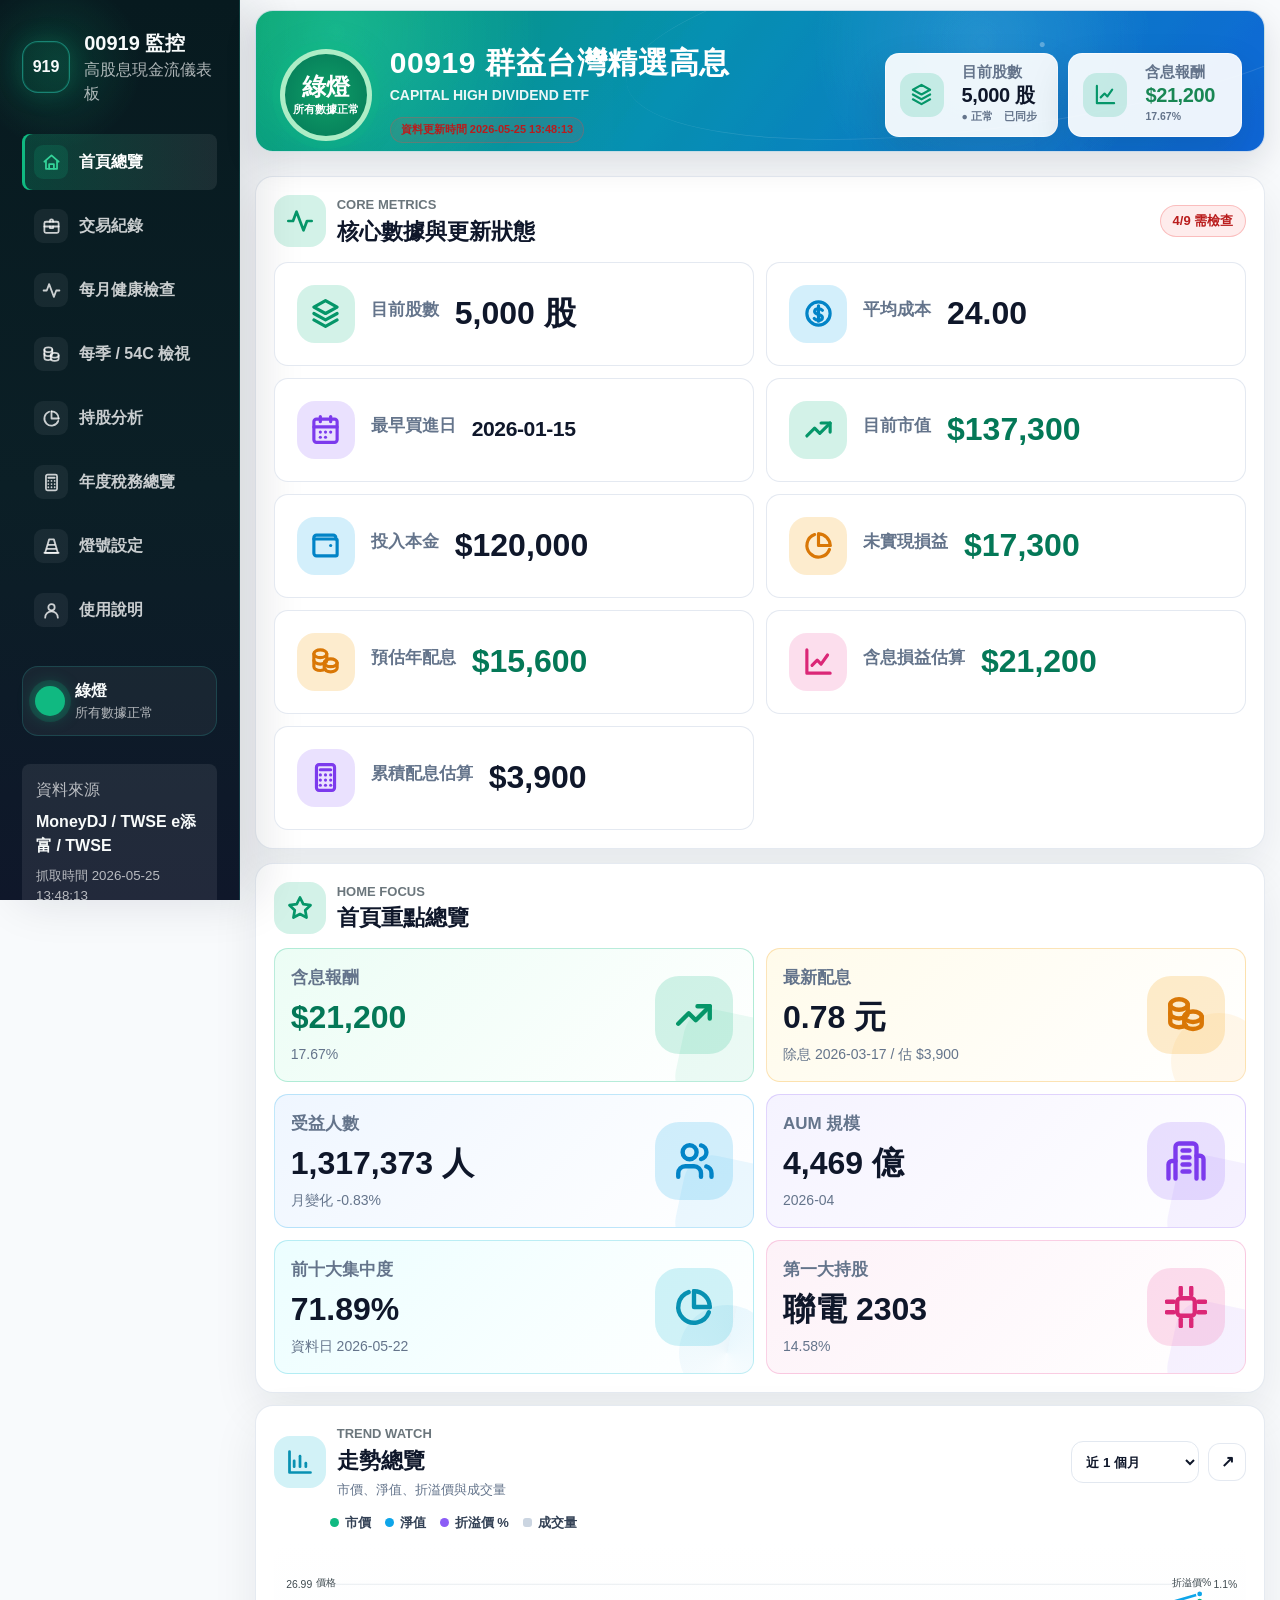
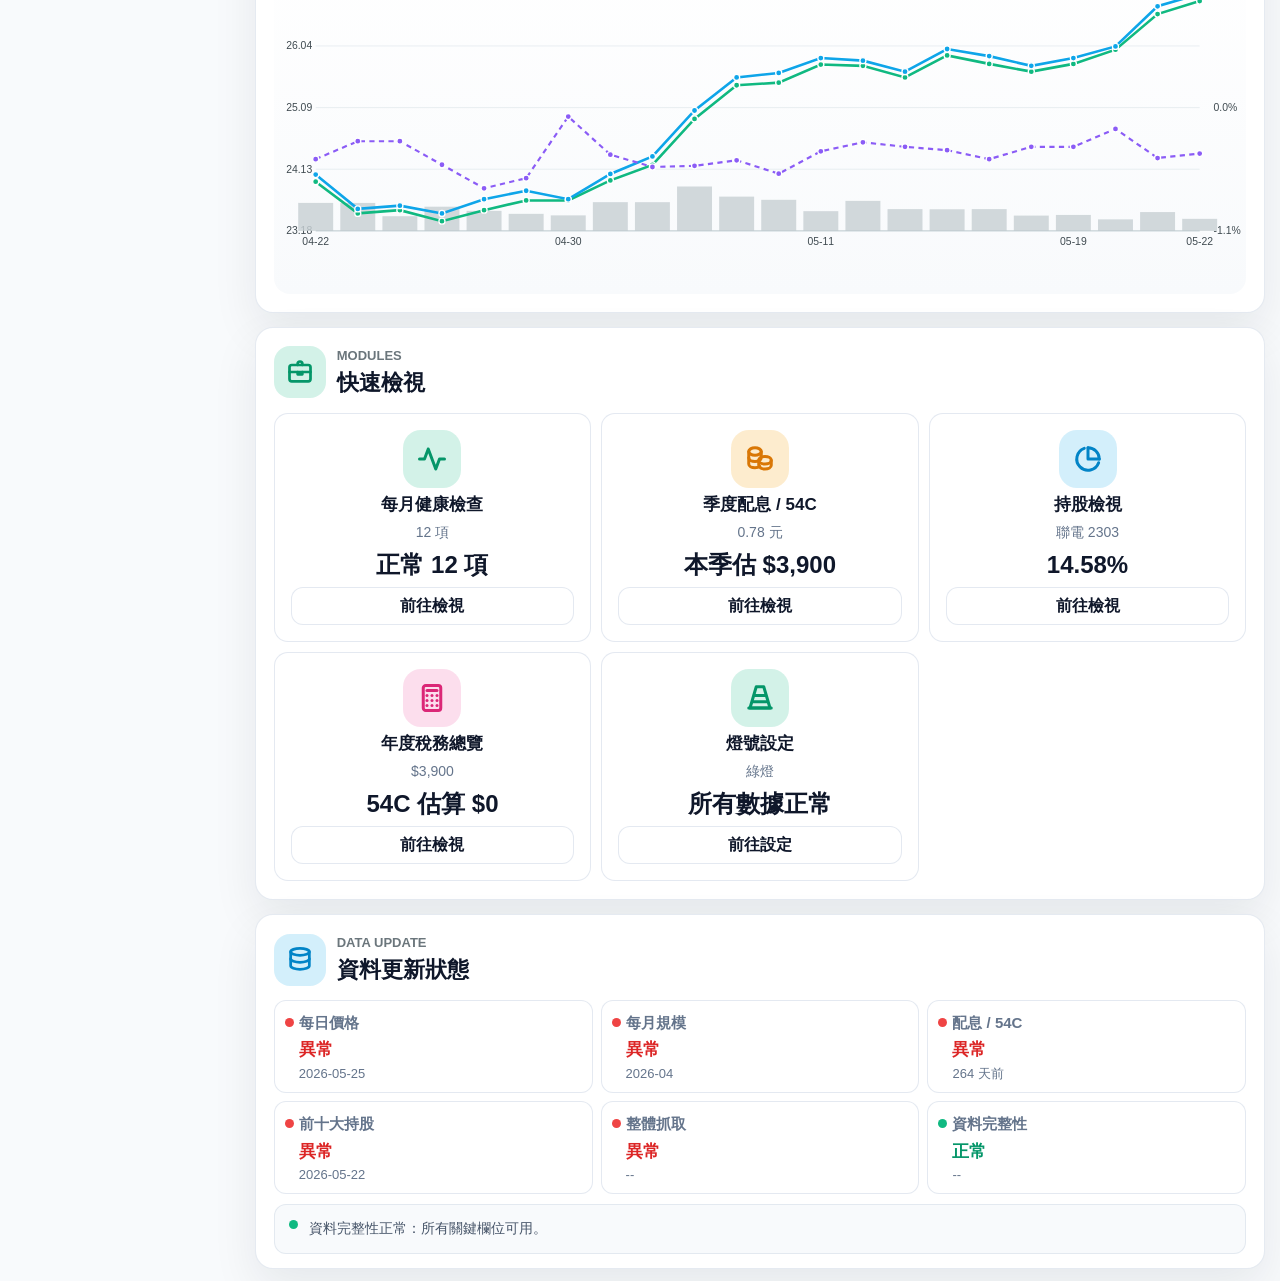
==== static/index.html @ b6bb1ae1 "00919_fix_files_ui45_left_icon_layout_final" ====
<!doctype html>
<html lang="zh-Hant">
  <head>
    <meta charset="utf-8" />
    <meta name="viewport" content="width=device-width, initial-scale=1" />
    <title>00919 監控儀表板</title>
    <link rel="stylesheet" href="assets/styles.css?v=20260601-ui44" />
  </head>
  <body>
    <div class="app-shell">
      <aside class="sidebar">
        <div class="brand">
          <span class="brand-mark">919</span>
          <div>
            <h1>00919 監控</h1>
            <p>高股息現金流儀表板</p>
          </div>
        </div>
        <nav class="nav">
          <a class="active" href="#home"><span data-icon="home" data-icon-color="green"></span>首頁總覽</a>
          <a href="#trades"><span data-icon="briefcase" data-icon-color="blue"></span>交易紀錄</a>
          <a href="#monthly"><span data-icon="activity" data-icon-color="green"></span>每月健康檢查</a>
          <a href="#quarterly"><span data-icon="coins" data-icon-color="orange"></span>每季 / 54C 檢視</a>
          <a href="#holdings"><span data-icon="pieChart" data-icon-color="purple"></span>持股分析</a>
          <a href="#yearly"><span data-icon="calculator" data-icon-color="pink"></span>年度稅務總覽</a>
          <a href="#signal-settings"><span data-icon="trafficCone" data-icon-color="green"></span>燈號設定</a>
          <a href="#manual"><span data-icon="user" data-icon-color="cyan"></span>使用說明</a>
        </nav>
        <div class="sidebar-signal">
          <span class="sidebar-signal__dot"></span>
          <div>
            <strong id="sidebarSignalLabel">綠燈</strong>
            <small id="sidebarSignalReason">所有數據正常</small>
          </div>
        </div>
        <div class="source-card">
          <span>資料來源</span>
          <strong>MoneyDJ / TWSE e添富 / TWSE</strong>
          <small id="fetchedAt">更新中...</small>
        </div>
      </aside>

      <main class="content" id="home">
        <header class="page-header">
          <div>
            <p class="eyebrow">Capital High Dividend ETF</p>
            <h2>00919 群益台灣精選高息</h2>
          </div>
          <div class="header-actions">
            <button class="icon-button" id="refreshButton" type="button" title="重新讀取資料">↻</button>
          </div>
        </header>

        <section class="mobile-home" aria-label="00919 手機首頁">
          <section class="mobile-home__hero hero-banner">
            <div class="hero-banner__glow"></div>
            <div class="hero-status-orb" id="mobileSignalOrb">
              <span id="mobileSignalLabel">綠燈</span>
              <small id="mobileSignalReason">所有數據正常</small>
            </div>
            <div class="hero-meta">
              <p>CAPITAL HIGH DIVIDEND ETF</p>
              <h2>00919 群益台灣精選高息</h2>
              <span class="ui-status-chip hero-time-chip" id="mobileFetchedAt">目前資料抓取時間 --</span>
              <span class="ui-status-chip hero-premium-chip" id="mobileHeroPremium">折溢價 --</span>
            </div>
            <div class="hero-actions">
              <button class="hero-action-button" id="mobileRefreshButton" type="button">↻ 更新資料</button>
              <button class="hero-more-button" type="button" aria-label="更多">•••</button>
            </div>
          </section>

          <section class="core-status-card">
            <div class="mobile-section-head">
              <div class="mobile-section-title">
                <span data-icon="activity" data-icon-color="green"></span>
                <h3>核心數據與更新狀態</h3>
              </div>
              <span class="ui-status-chip ui-status-chip--green" id="mobileCoreUpdateCount">-- 已更新</span>
            </div>
            <div class="core-status-grid">
              <article class="core-metric-tile" data-status="green">
                <span data-icon="layers" data-icon-color="green"></span>
                <span class="metric-label">目前股數</span>
                <strong id="mobileShares">--</strong>
                <small class="metric-status-line" id="mobileSharesStatus">● 正常　--</small>
              </article>
              <article class="core-metric-tile" data-status="green">
                <span data-icon="circleDollar" data-icon-color="blue"></span>
                <span class="metric-label">平均成本</span>
                <strong id="mobileAvgCost">--</strong>
                <small class="metric-status-line" id="mobileAvgCostStatus">● 正常　--</small>
              </article>
              <article class="core-metric-tile" data-status="green">
                <span data-icon="calendarDays" data-icon-color="purple"></span>
                <span class="metric-label">最早買進日</span>
                <strong id="mobileFirstTradeDate">--</strong>
                <small class="metric-status-line" id="mobileFirstTradeStatus">● 正常　--</small>
              </article>
              <article class="core-metric-tile" data-status="green">
                <span data-icon="trendingUp" data-icon-color="green"></span>
                <span class="metric-label">目前市值</span>
                <strong id="mobileMarketValue">--</strong>
                <small class="metric-status-line" id="mobileMarketValueStatus">● 正常　--</small>
              </article>
              <article class="core-metric-tile" data-status="green">
                <span data-icon="wallet" data-icon-color="blue"></span>
                <span class="metric-label">投入本金</span>
                <strong id="mobileTotalCost">--</strong>
                <small class="metric-status-line" id="mobileTotalCostStatus">● 正常　--</small>
              </article>
              <article class="core-metric-tile" data-status="green">
                <span data-icon="pieChart" data-icon-color="orange"></span>
                <span class="metric-label">未實現損益</span>
                <strong id="mobileUnrealizedPnl">--</strong>
                <small class="metric-status-line" id="mobileUnrealizedPnlStatus">● 正常　--</small>
              </article>
              <article class="core-metric-tile" data-status="green">
                <span data-icon="coins" data-icon-color="orange"></span>
                <span class="metric-label">預估年配息</span>
                <strong id="mobileAnnualDividend">--</strong>
                <small class="metric-status-line" id="mobileAnnualDividendStatus">● 正常　--</small>
              </article>
              <article class="core-metric-tile" data-status="green">
                <span data-icon="lineChart" data-icon-color="pink"></span>
                <span class="metric-label">含息損益估算</span>
                <strong id="mobileTotalReturn">--</strong>
                <small class="metric-status-line" id="mobileTotalReturnStatus">● 正常　--</small>
              </article>
              <article class="core-metric-tile" data-status="green">
                <span data-icon="calculator" data-icon-color="purple"></span>
                <span class="metric-label">累積配息估算</span>
                <strong id="mobileCumulativeDividend">--</strong>
                <small class="metric-status-line" id="mobileCumulativeDividendStatus">● 正常　--</small>
              </article>
            </div>
          </section>

          <section class="home-focus-card">
            <div class="mobile-section-head">
              <div class="mobile-section-title">
                <span data-icon="star" data-icon-color="green"></span>
                <h3>首頁重點總覽</h3>
              </div>
            </div>
            <div class="mobile-focus-grid">
              <article class="mobile-focus-tile focus-return">
                <span data-icon="trendingUp" data-icon-color="green"></span>
                <span>含息報酬</span>
                <strong id="mobileFocusTotalReturn">--</strong>
                <small id="mobileFocusTotalReturnRate">--</small>
              </article>
              <article class="mobile-focus-tile focus-dividend">
                <span data-icon="coins" data-icon-color="orange"></span>
                <span>最新配息</span>
                <strong id="mobileFocusDividend">--</strong>
                <small id="mobileFocusDividendNote">--</small>
              </article>
              <article class="mobile-focus-tile focus-people">
                <span data-icon="users" data-icon-color="blue"></span>
                <span>受益人數</span>
                <strong id="mobileFocusBeneficiaries">--</strong>
                <small id="mobileFocusBeneficiariesNote">--</small>
              </article>
              <article class="mobile-focus-tile focus-aum">
                <span data-icon="building" data-icon-color="purple"></span>
                <span>AUM 規模</span>
                <strong id="mobileFocusAum">--</strong>
                <small id="mobileFocusAumNote">--</small>
              </article>
              <article class="mobile-focus-tile focus-top10">
                <span data-icon="pieChart" data-icon-color="cyan"></span>
                <span>前十大集中度</span>
                <strong id="mobileFocusTop10">--</strong>
                <small id="mobileFocusTop10Note">--</small>
              </article>
              <article class="mobile-focus-tile focus-holding">
                <span data-icon="cpu" data-icon-color="pink"></span>
                <span>第一大持股</span>
                <strong id="mobileFocusTopHolding">--</strong>
                <small id="mobileFocusTopHoldingNote">--</small>
              </article>
            </div>
          </section>

          <section class="trend-card">
            <div class="trend-card__head">
              <div class="mobile-section-title">
                <span data-icon="barChart" data-icon-color="cyan"></span>
                <div>
                  <h3>走勢總覽</h3>
                  <p>市價、淨值、折溢價與成交量</p>
                </div>
              </div>
              <div class="trend-actions">
                <select id="mobileRangeSelect" aria-label="手機圖表顯示區間">
                  <option value="week">近 1 週</option>
                  <option value="month" selected>近 1 月</option>
                  <option value="year">近 1 年</option>
                  <option value="all">全部</option>
                </select>
                <button class="trend-expand-button" type="button" aria-label="展開圖表">↗</button>
              </div>
            </div>
            <div class="mobile-chart-legend">
              <span><i class="dot price"></i>市價</span>
              <span><i class="dot navline"></i>淨值</span>
              <span><i class="dot discount"></i>折溢價 %</span>
              <span><i class="dot volume"></i>成交量</span>
            </div>
            <div id="mobileMainChart" class="mobile-chart"></div>
          </section>
        </section>

        <section class="desktop-home" aria-label="00919 電腦版首頁">
          <section class="desktop-hero">
            <div class="desktop-hero__glow"></div>
            <div class="desktop-hero__orb" id="desktopSignalOrb">
              <span id="desktopSignalLabel">綠燈</span>
              <small id="desktopSignalReason">所有數據正常</small>
            </div>
            <div class="desktop-hero__meta">
              <h2>00919 群益台灣精選高息</h2>
              <p>CAPITAL HIGH DIVIDEND ETF</p>
              <span class="ui-status-chip hero-time-chip" id="desktopFetchedAt">資料更新時間 --</span>
            </div>
            <div class="desktop-hero__actions">
              <button class="desktop-hero-button" id="desktopRefreshButton" type="button">更新資料</button>
              <button class="desktop-more-button" type="button" aria-label="更多">•••</button>
            </div>
            <div class="desktop-hero-summary">
              <article class="desktop-hero-summary-card">
                <span data-icon="layers" data-icon-color="green"></span>
                <div>
                  <span>目前股數</span>
                  <strong id="desktopHeroShares">--</strong>
                  <small id="desktopHeroSharesStatus">● 正常　--</small>
                </div>
              </article>
              <article class="desktop-hero-summary-card">
                <span data-icon="lineChart" data-icon-color="green"></span>
                <div>
                  <span>含息報酬</span>
                  <strong id="desktopHeroTotalReturn">--</strong>
                  <small id="desktopHeroTotalReturnRate">--</small>
                </div>
              </article>
            </div>
          </section>

          <div class="desktop-main-grid">
            <section class="desktop-card desktop-core-panel">
              <div class="desktop-section-head">
                <div>
                  <span data-icon="activity" data-icon-color="green"></span>
                  <div>
                    <p class="eyebrow">Core Metrics</p>
                    <h3>核心數據與更新狀態</h3>
                  </div>
                </div>
                <span class="ui-status-chip ui-status-chip--green" id="desktopCoreUpdateCount">-- 已更新</span>
              </div>
              <div class="desktop-core-grid">
                <article class="core-metric-tile" data-status="green">
                  <span data-icon="layers" data-icon-color="green"></span>
                  <span class="metric-label">目前股數</span>
                  <strong id="desktopShares">--</strong>
                  <small class="metric-status-line" id="desktopSharesStatus">● 正常　--</small>
                </article>
                <article class="core-metric-tile" data-status="green">
                  <span data-icon="circleDollar" data-icon-color="blue"></span>
                  <span class="metric-label">平均成本</span>
                  <strong id="desktopAvgCost">--</strong>
                  <small class="metric-status-line" id="desktopAvgCostStatus">● 正常　--</small>
                </article>
                <article class="core-metric-tile" data-status="green">
                  <span data-icon="calendarDays" data-icon-color="purple"></span>
                  <span class="metric-label">最早買進日</span>
                  <strong id="desktopFirstTradeDate">--</strong>
                  <small class="metric-status-line" id="desktopFirstTradeStatus">● 正常　--</small>
                </article>
                <article class="core-metric-tile" data-status="green">
                  <span data-icon="trendingUp" data-icon-color="green"></span>
                  <span class="metric-label">目前市值</span>
                  <strong id="desktopMarketValue">--</strong>
                  <small class="metric-status-line" id="desktopMarketValueStatus">● 正常　--</small>
                </article>
                <article class="core-metric-tile" data-status="green">
                  <span data-icon="wallet" data-icon-color="blue"></span>
                  <span class="metric-label">投入本金</span>
                  <strong id="desktopTotalCost">--</strong>
                  <small class="metric-status-line" id="desktopTotalCostStatus">● 正常　--</small>
                </article>
                <article class="core-metric-tile" data-status="green">
                  <span data-icon="pieChart" data-icon-color="orange"></span>
                  <span class="metric-label">未實現損益</span>
                  <strong id="desktopUnrealizedPnl">--</strong>
                  <small class="metric-status-line" id="desktopUnrealizedPnlStatus">● 正常　--</small>
                </article>
                <article class="core-metric-tile" data-status="green">
                  <span data-icon="coins" data-icon-color="orange"></span>
                  <span class="metric-label">預估年配息</span>
                  <strong id="desktopAnnualDividend">--</strong>
                  <small class="metric-status-line" id="desktopAnnualDividendStatus">● 正常　--</small>
                </article>
                <article class="core-metric-tile" data-status="green">
                  <span data-icon="lineChart" data-icon-color="pink"></span>
                  <span class="metric-label">含息損益估算</span>
                  <strong id="desktopTotalReturn">--</strong>
                  <small class="metric-status-line" id="desktopTotalReturnStatus">● 正常　--</small>
                </article>
                <article class="core-metric-tile" data-status="green">
                  <span data-icon="calculator" data-icon-color="purple"></span>
                  <span class="metric-label">累積配息估算</span>
                  <strong id="desktopCumulativeDividend">--</strong>
                  <small class="metric-status-line" id="desktopCumulativeDividendStatus">● 正常　--</small>
                </article>
              </div>
            </section>

            <section class="desktop-card desktop-focus-panel">
              <div class="desktop-section-head">
                <div>
                  <span data-icon="star" data-icon-color="green"></span>
                  <div>
                    <p class="eyebrow">Home Focus</p>
                    <h3>首頁重點總覽</h3>
                  </div>
                </div>
              </div>
              <div class="desktop-focus-grid">
                <article class="desktop-focus-card focus-return">
                  <span data-icon="trendingUp" data-icon-color="green"></span>
                  <span>含息報酬</span>
                  <strong id="desktopFocusTotalReturn">--</strong>
                  <small id="desktopFocusTotalReturnRate">--</small>
                </article>
                <article class="desktop-focus-card focus-dividend">
                  <span data-icon="coins" data-icon-color="orange"></span>
                  <span>最新配息</span>
                  <strong id="desktopFocusDividend">--</strong>
                  <small id="desktopFocusDividendNote">--</small>
                </article>
                <article class="desktop-focus-card focus-people">
                  <span data-icon="users" data-icon-color="blue"></span>
                  <span>受益人數</span>
                  <strong id="desktopFocusBeneficiaries">--</strong>
                  <small id="desktopFocusBeneficiariesNote">--</small>
                </article>
                <article class="desktop-focus-card focus-aum">
                  <span data-icon="building" data-icon-color="purple"></span>
                  <span>AUM 規模</span>
                  <strong id="desktopFocusAum">--</strong>
                  <small id="desktopFocusAumNote">--</small>
                </article>
                <article class="desktop-focus-card focus-top10">
                  <span data-icon="pieChart" data-icon-color="cyan"></span>
                  <span>前十大集中度</span>
                  <strong id="desktopFocusTop10">--</strong>
                  <small id="desktopFocusTop10Note">--</small>
                </article>
                <article class="desktop-focus-card focus-holding">
                  <span data-icon="cpu" data-icon-color="pink"></span>
                  <span>第一大持股</span>
                  <strong id="desktopFocusTopHolding">--</strong>
                  <small id="desktopFocusTopHoldingNote">--</small>
                </article>
              </div>
            </section>
          </div>

          <div class="desktop-lower-grid">
            <section class="desktop-card desktop-chart-panel">
              <div class="desktop-section-head">
                <div>
                  <span data-icon="barChart" data-icon-color="cyan"></span>
                  <div>
                    <p class="eyebrow">Trend Watch</p>
                    <h3>走勢總覽</h3>
                    <small>市價、淨值、折溢價與成交量</small>
                  </div>
                </div>
                <div class="desktop-chart-actions">
                  <select id="desktopRangeSelect" aria-label="桌機圖表顯示區間">
                    <option value="week">近 1 週</option>
                    <option value="month" selected>近 1 個月</option>
                    <option value="year">近 1 年</option>
                    <option value="all">全部</option>
                  </select>
                  <button class="desktop-icon-button" type="button" aria-label="展開圖表">↗</button>
                </div>
              </div>
              <div class="desktop-chart-legend">
                <span><i class="dot price"></i>市價</span>
                <span><i class="dot navline"></i>淨值</span>
                <span><i class="dot discount"></i>折溢價 %</span>
                <span><i class="dot volume"></i>成交量</span>
              </div>
              <div id="desktopMainChart" class="desktop-chart"></div>
            </section>

            <aside class="desktop-side-stack">
              <section class="desktop-card desktop-module-panel">
                <div class="desktop-section-head">
                  <div>
                    <span data-icon="briefcase" data-icon-color="green"></span>
                    <div>
                      <p class="eyebrow">Modules</p>
                      <h3>快速檢視</h3>
                    </div>
                  </div>
                </div>
                <div class="desktop-module-grid">
                  <article class="desktop-module-card">
                    <span data-icon="activity" data-icon-color="green"></span>
                    <h4>每月健康檢查</h4>
                    <p>本月健康項目 12 項</p>
                    <strong id="desktopModuleMonthly">正常 12 項</strong>
                    <a class="desktop-action-button" href="#monthly">前往檢視</a>
                  </article>
                  <article class="desktop-module-card">
                    <span data-icon="coins" data-icon-color="orange"></span>
                    <h4>季度配息 / 54C</h4>
                    <p id="desktopModuleDividend">最新配息 --</p>
                    <strong id="desktopModuleDividendCash">--</strong>
                    <a class="desktop-action-button" href="#quarterly">前往檢視</a>
                  </article>
                  <article class="desktop-module-card">
                    <span data-icon="pieChart" data-icon-color="blue"></span>
                    <h4>持股檢視</h4>
                    <p id="desktopModuleHolding">第一大持股 --</p>
                    <strong id="desktopModuleHoldingWeight">--</strong>
                    <a class="desktop-action-button" href="#holdings">前往檢視</a>
                  </article>
                  <article class="desktop-module-card">
                    <span data-icon="calculator" data-icon-color="pink"></span>
                    <h4>年度稅務總覽</h4>
                    <p id="desktopModuleYearly">年度配息總額 --</p>
                    <strong id="desktopModule54c">年度 54C 估算 --</strong>
                    <a class="desktop-action-button" href="#yearly">前往檢視</a>
                  </article>
                  <article class="desktop-module-card">
                    <span data-icon="trafficCone" data-icon-color="green"></span>
                    <h4>燈號設定</h4>
                    <p id="desktopModuleSignal">目前燈號 --</p>
                    <strong id="desktopModuleSignalReason">--</strong>
                    <a class="desktop-action-button" href="#signal-settings">前往設定</a>
                  </article>
                </div>
              </section>

              <section class="desktop-card desktop-data-status-compact">
                <div class="desktop-section-head">
                  <div>
                    <span data-icon="database" data-icon-color="blue"></span>
                    <div>
                      <p class="eyebrow">Data Update</p>
                      <h3>資料更新狀態</h3>
                    </div>
                  </div>
                  <button class="desktop-mini-button" id="desktopStatusRefreshButton" type="button">更新資料</button>
                </div>
                <div class="desktop-status-list">
                  <div class="desktop-status-row" data-status="green"><span>每日價格</span><strong id="desktopFreshDailyStatus">--</strong><small id="desktopFreshDailyDate">--</small></div>
                  <div class="desktop-status-row" data-status="green"><span>每月規模</span><strong id="desktopFreshMonthlyStatus">--</strong><small id="desktopFreshMonthlyDate">--</small></div>
                  <div class="desktop-status-row" data-status="green"><span>配息 / 54C</span><strong id="desktopFreshDividendStatus">--</strong><small id="desktopFreshDividendDate">--</small></div>
                  <div class="desktop-status-row" data-status="green"><span>前十大持股</span><strong id="desktopFreshHoldingsStatus">--</strong><small id="desktopFreshHoldingsDate">--</small></div>
                  <div class="desktop-status-row" data-status="green"><span>整體抓取</span><strong id="desktopFreshFetchedStatus">--</strong><small id="desktopFreshFetchedAt">--</small></div>
                  <div class="desktop-status-row desktop-status-row--integrity" data-status="green"><span>資料完整性</span><strong id="desktopFreshIntegrityStatus">--</strong><small id="desktopFreshIntegrityNote">--</small></div>
                </div>
                <div class="desktop-integrity-detail" id="desktopIntegrityDetail" data-status="green">資料完整性正常：所有關鍵欄位可用。</div>
              </section>
            </aside>
          </div>
        </section>

        <section class="hero-grid">
          <div class="position-panel">
            <div class="panel-title">
              <span>倉位資訊</span>
              <small>由交易紀錄自動計算</small>
            </div>
            <div class="position-summary">
              <div>
                <span>目前股數</span>
                <strong id="holdingShares">--</strong>
              </div>
              <div>
                <span>平均成本</span>
                <strong id="avgCost">--</strong>
              </div>
              <div>
                <span>最早買進日</span>
                <strong id="firstTradeDate">--</strong>
              </div>
            </div>
            <div class="metric-grid">
              <div class="metric primary">
                <span>目前市值</span>
                <strong id="marketValue">--</strong>
              </div>
              <div class="metric">
                <span>投入本金</span>
                <strong id="totalCost">--</strong>
              </div>
              <div class="metric">
                <span>未實現損益</span>
                <strong id="unrealizedPnl">--</strong>
              </div>
              <div class="metric">
                <span>預估年配息</span>
                <strong id="annualDividend">--</strong>
              </div>
              <div class="metric">
                <span>累積配息估算</span>
                <strong id="cumulativeDividend">--</strong>
              </div>
              <div class="metric">
                <span>含息損益估算</span>
                <strong id="totalReturn">--</strong>
              </div>
            </div>
          </div>

          <div class="status-panel">
            <div class="panel-title">
              <span>總燈號及股價資訊</span>
              <small id="latestDate">--</small>
            </div>
            <div class="signal-wrap">
              <div class="signal-light" id="signalLight"></div>
              <div>
                <strong id="signalLabel">讀取中</strong>
                <p id="signalReason">正在載入最新資料。</p>
              </div>
            </div>
            <div class="snapshot">
              <div>
                <span>市價</span>
                <strong id="latestPrice">--</strong>
              </div>
              <div>
                <span>淨值</span>
                <strong id="latestNav">--</strong>
              </div>
              <div>
                <span>折溢價</span>
                <strong id="latestDiscount">--</strong>
              </div>
              <div>
                <span>成交量 最新交易日</span>
                <strong id="latestVolume">--</strong>
              </div>
            </div>
          </div>
          <section class="data-freshness-section">
          <div class="section-head compact">
            <div>
              <p class="eyebrow">Data Update</p>
              <h3>資料更新狀態</h3>
            </div>
            <button class="refresh-action" id="homeRefreshButton" type="button">更新資料</button>
          </div>
          <div class="freshness-grid">
            <article class="freshness-card">
              <span>每日價格</span>
              <strong id="freshDailyStatus">--</strong>
              <small id="freshDailyDate">--</small>
            </article>
            <article class="freshness-card">
              <span>每月規模</span>
              <strong id="freshMonthlyStatus">--</strong>
              <small id="freshMonthlyDate">--</small>
            </article>
            <article class="freshness-card">
              <span>配息 / 54C</span>
              <strong id="freshDividendStatus">--</strong>
              <small id="freshDividendDate">--</small>
            </article>
            <article class="freshness-card">
              <span>前十大持股</span>
              <strong id="freshHoldingsStatus">--</strong>
              <small id="freshHoldingsDate">--</small>
            </article>
            <article class="freshness-card">
              <span>整體抓取</span>
              <strong id="freshFetchedStatus">--</strong>
              <small id="freshFetchedAt">--</small>
            </article>
            <article class="freshness-card freshness-card--integrity">
              <span>資料完整性</span>
              <strong id="freshIntegrityStatus">--</strong>
              <small id="freshIntegrityNote">--</small>
            </article>
          </div>
          <div class="mobile-integrity-detail" id="mobileIntegrityDetail" data-status="green">資料完整性正常：所有關鍵欄位可用。</div>
          </section>
        </section>

        <section class="home-focus-section">
          <div class="section-head compact">
            <div>
              <p class="eyebrow">Home Focus</p>
              <h3>首頁重點總覽</h3>
            </div>
            <small>把各分頁最需要掃一眼的數字集中到首頁</small>
          </div>
          <div class="home-focus-grid">
            <article class="focus-card primary">
              <span>含息報酬</span>
              <strong id="homeTotalReturn">--</strong>
              <small id="homeTotalReturnRate">--</small>
            </article>
            <article class="focus-card">
              <span>最新配息</span>
              <strong id="homeLatestDividend">--</strong>
              <small id="homeLatestDividendDate">--</small>
            </article>
            <article class="focus-card">
              <span>本次 54C</span>
              <strong id="homeLatest54c">--</strong>
              <small id="homeLatest54cNote">--</small>
            </article>
            <article class="focus-card">
              <span>補充保費觀察</span>
              <strong id="homePremiumWatch">--</strong>
              <small id="homePremiumNote">--</small>
            </article>
            <article class="focus-card">
              <span>AUM 規模</span>
              <strong id="homeAum">--</strong>
              <small id="homeAumMonth">--</small>
            </article>
            <article class="focus-card">
              <span>受益人數</span>
              <strong id="homeBeneficiaries">--</strong>
              <small id="homeBeneficiaryChange">--</small>
            </article>
            <article class="focus-card">
              <span>前十大集中度</span>
              <strong id="homeTop10Total">--</strong>
              <small id="homeTop10Date">--</small>
            </article>
            <article class="focus-card">
              <span>第一大持股</span>
              <strong id="homeTopHolding">--</strong>
              <small id="homeTopHoldingWeight">--</small>
            </article>
          </div>
        </section>

        <section class="chart-section" id="daily">
          <div class="section-head">
            <div>
              <p class="eyebrow">Daily Watch</p>
              <h3>市價、淨值、折溢價與成交量</h3>
            </div>
            <div class="chart-tools">
              <label class="range-label">
                顯示區間
                <select id="rangeSelect">
                  <option value="week">近 1 週</option>
                  <option value="month" selected>近 1 月</option>
                  <option value="year">近 1 年</option>
                  <option value="all">全部</option>
                </select>
              </label>
              <div class="legend">
                <span><i class="line price"></i>市價</span>
                <span><i class="line navline"></i>淨值</span>
                <span><i class="line discount"></i>折溢價 %</span>
                <span><i class="bar"></i>成交量</span>
              </div>
            </div>
          </div>
          <div id="mainChart" class="chart"></div>
          <p class="chart-note">折溢價使用右側百分比軸；線條位置與市價/淨值上下交錯不代表溢價或折價，請以百分比數字判斷。</p>
        </section>

        <section class="trade-section" id="trades">
          <div class="section-head trade-section-head">
            <div class="trade-title-block">
              <p class="eyebrow">Trade Log</p>
              <div class="trade-title-line">
                <h3>交易紀錄</h3>
                <a class="trade-entry-chip" href="/?native_page=trade_entry" target="_blank" rel="noopener noreferrer" data-trade-entry-link="true">＋ 新增交易</a>
              </div>
            </div>
            <small>只顯示正式交易紀錄；新增、匯入、匯出與下載範本集中在獨立交易頁。</small>
          </div>

          <div class="trade-stats trade-summary-stats">
            <div>
              <span>目前股數</span>
              <strong id="tradeStatShares">--</strong>
            </div>
            <div>
              <span>平均成本</span>
              <strong id="tradeStatAvgCost">--</strong>
            </div>
            <div>
              <span>投入本金</span>
              <strong id="tradeStatCost">--</strong>
            </div>
            <div>
              <span>累積配息估算</span>
              <strong id="tradeStatDividend">--</strong>
            </div>
            <div>
              <span>目前市值</span>
              <strong id="tradeStatMarketValue">--</strong>
            </div>
            <div>
              <span>未實現損益</span>
              <strong id="tradeStatPnl">--</strong>
            </div>
            <div>
              <span>含息損益估算</span>
              <strong id="tradeStatTotalReturn">--</strong>
            </div>
          </div>


          <div class="table-wrap trade-table-wrap">
            <table class="trade-table">
              <thead>
                <tr>
                  <th>買 / 賣</th>
                  <th>交易日期</th>
                  <th>交易股數</th>
                  <th>成交價位</th>
                  <th>交易金額</th>
                  <th>分類</th>
                  <th>自訂備註</th>
                  <th></th>
                </tr>
              </thead>
              <tbody id="tradeTableBody"></tbody>
            </table>
          </div>

        </section>

        <section class="monthly-section" id="monthly">
          <div class="section-head">
            <div>
              <p class="eyebrow">Monthly Health Check</p>
              <h3>每月健康檢查</h3>
            </div>
            <small>每月模組燈號會回饋到首頁總燈號，首頁仍是唯一總判斷</small>
          </div>

          <div class="monthly-signal-card">
            <div class="mini-signal-light" id="monthlySignalLight"></div>
            <div>
              <strong id="monthlySignalLabel">讀取中</strong>
              <p id="monthlySignalReason">等待月度資料整理。</p>
            </div>
          </div>

          <div class="monthly-chart-grid">
            <article class="monthly-chart-card">
              <div class="panel-title">
                <span>我的含息報酬</span>
                <small>相對投入成本 / 市值損益 / 含息損益</small>
              </div>
              <div class="monthly-legend">
                <span><i class="line cost"></i>投入成本基準</span>
                <span><i class="line market"></i>市值損益</span>
                <span><i class="line total"></i>含息損益</span>
              </div>
              <div id="monthlyReturnChart" class="monthly-chart"></div>
            </article>

            <article class="monthly-chart-card">
              <div class="panel-title">
                <span>ETF 規模健康</span>
                <small>AUM / 受益人數</small>
              </div>
              <div class="monthly-legend">
                <span><i class="line aum"></i>AUM 規模</span>
                <span><i class="line beneficiary"></i>受益人數</span>
              </div>
              <div id="monthlyEtfHealthChart" class="monthly-chart etf-health-empty"></div>
            </article>
          </div>

          <div class="monthly-table-grid">
            <div class="table-wrap monthly-table-wrap">
              <table class="trade-table monthly-table">
                <thead>
                  <tr>
                    <th>月份</th>
                    <th>月底股數</th>
                    <th>投入成本</th>
                    <th>月均市值</th>
                    <th>累積配息</th>
                    <th>含息總值</th>
                    <th>含息損益</th>
                    <th>含息報酬率</th>
                  </tr>
                </thead>
                <tbody id="monthlyReturnTableBody"></tbody>
              </table>
            </div>
            <div class="table-wrap monthly-table-wrap">
              <table class="trade-table monthly-table">
                <thead>
                  <tr>
                    <th>月份</th>
                    <th>AUM</th>
                    <th>受益人數</th>
                    <th>月變化</th>
                  </tr>
                </thead>
                <tbody id="monthlyEtfTableBody"></tbody>
              </table>
            </div>
          </div>
        </section>

        <section class="quarterly-section" id="quarterly">
          <div class="section-head">
            <div>
              <p class="eyebrow">Quarterly Dividend</p>
              <h3>每季配息與 54C 估算</h3>
            </div>
            <small>依歷史配息與除息日持股估算，正式報稅仍以券商與稅務資料為準</small>
          </div>

          <div class="dividend-summary-grid">
            <article class="dividend-card accent">
              <span>最近除息日</span>
              <strong id="latestDividendExDate">--</strong>
              <small id="latestDividendPayDate">發放日 --</small>
            </article>
            <article class="dividend-card">
              <span>每股配息</span>
              <strong id="latestDividendPerShare">--</strong>
              <small>00919 單次配息</small>
            </article>
            <article class="dividend-card">
              <span>除息日持股估算</span>
              <strong id="latestDividendShares">--</strong>
              <small>由交易紀錄回推</small>
            </article>
            <article class="dividend-card">
              <span>本次配息估算</span>
              <strong id="latestDividendCash">--</strong>
              <small>每股配息 × 當時股數</small>
            </article>
            <article class="dividend-card">
              <span>本次 54C 估算</span>
              <strong id="latestDividend54c">--</strong>
              <small id="latestDividend54cNote">股利所得比例 --</small>
            </article>
            <article class="dividend-card">
              <span>補充保費觀察</span>
              <strong id="latestDividendHealth">--</strong>
              <small>暫以 54C 估算值觀察門檻</small>
            </article>
          </div>

          <div class="quarterly-layout">
            <div class="table-wrap dividend-table-wrap">
              <table class="trade-table dividend-table">
                <thead>
                  <tr>
                    <th>除息日</th>
                    <th>發放日</th>
                    <th>每股配息</th>
                    <th>股利所得</th>
                    <th>收益平準金</th>
                    <th>資本利得</th>
                    <th>當時股數</th>
                    <th>配息估算</th>
                    <th>54C 估算</th>
                    <th>補充保費</th>
                  </tr>
                </thead>
                <tbody id="dividendTableBody"></tbody>
              </table>
            </div>

            <aside class="yearly-dividend-card">
              <div class="panel-title">
                <span>年度配息統計</span>
                <small>依除息年度彙總</small>
              </div>
              <div id="dividendYearChart" class="dividend-bar-chart"></div>
              <div id="dividendYearStats" class="yearly-stat-list"></div>
            </aside>
          </div>
        </section>

        <section class="holdings-section" id="holdings">
          <div class="section-head">
            <div>
              <p class="eyebrow">Holdings Review</p>
              <h3>前十大持股與占比變化</h3>
            </div>
            <small id="holdingsDataDate">等待持股資料</small>
          </div>

          <div class="holdings-summary-grid">
            <article class="dividend-card accent">
              <span>最新持股資料日</span>
              <strong id="holdingsLatestDate">--</strong>
              <small>MoneyDJ 持股明細</small>
            </article>
            <article class="dividend-card">
              <span>前十大合計</span>
              <strong id="top10TotalWeight">--</strong>
              <small>觀察集中度</small>
            </article>
            <article class="dividend-card">
              <span>第一大持股</span>
              <strong id="topHoldingName">--</strong>
              <small id="topHoldingWeight">--</small>
            </article>
            <article class="dividend-card">
              <span>前十大汰換</span>
              <strong id="holdingRotationCount">--</strong>
              <small id="holdingRotationSummary">等待下一次快照</small>
            </article>
          </div>

          <div class="holding-rotation-card">
            <div class="panel-title">
              <span>前十大汰換紀錄</span>
              <small id="holdingRotationPeriod">需要至少兩次持股快照才會顯示變動</small>
            </div>
            <div id="holdingRotationList" class="holding-rotation-list"></div>
          </div>

          <div class="holdings-grid">
            <article class="monthly-chart-card">
              <div class="panel-title">
                <span>前十大持股占比</span>
                <small>股票名稱已整合代號，滑過橫條可看持有股數</small>
              </div>
              <div id="topHoldingsChart" class="holdings-chart large"></div>
            </article>
            <article class="monthly-chart-card">
              <div class="panel-title">
                <span>產業分布</span>
                <small>用來看金融、半導體、航運等配置重心</small>
              </div>
              <div id="industryChart" class="holdings-chart large"></div>
            </article>
          </div>
        </section>

        <section class="yearly-section" id="yearly">
          <div class="section-head">
            <div>
              <p class="eyebrow">Yearly Tax Review</p>
              <h3>年度配息與稅務總覽</h3>
            </div>
            <small>年度金額依除息日持股估算，正式報稅仍以券商與稅務資料為準</small>
          </div>

          <div class="monthly-signal-card yearly-signal-card">
            <div class="mini-signal-light" id="yearlySignalLight"></div>
            <div>
              <strong id="yearlySignalLabel">讀取中</strong>
              <p id="yearlySignalReason">等待年度配息資料整理。</p>
            </div>
          </div>

          <div class="yearly-summary-grid">
            <article class="dividend-card accent">
              <span>年度配息總額</span>
              <strong id="yearlyLatestCash">--</strong>
              <small id="yearlyLatestStatus">--</small>
            </article>
            <article class="dividend-card">
              <span>年度 54C 估算</span>
              <strong id="yearlyLatest54c">--</strong>
              <small>依股利所得比例估算</small>
            </article>
            <article class="dividend-card">
              <span>補充保費觀察</span>
              <strong id="yearlyLatestPremium">--</strong>
              <small>暫以單次 54C 門檻判斷</small>
            </article>
            <article class="dividend-card">
              <span>配息次數</span>
              <strong id="yearlyLatestCount">--</strong>
              <small>四季齊全才是完整年度</small>
            </article>
          </div>

          <article class="monthly-chart-card yearly-chart-card">
            <div class="panel-title">
              <span>年度配息、54C 與補充保費</span>
              <small>柱狀圖為配息總額，其中深色段為 54C；折線用右軸顯示 54C 占比</small>
            </div>
            <div class="monthly-legend">
              <span><i class="legend-dot yearly-non54c"></i>配息總額</span>
              <span><i class="legend-dot yearly-54c"></i>54C 金額</span>
              <span><i class="line yearly-premium"></i>54C 占比</span>
            </div>
            <div id="yearlyTaxChart" class="yearly-tax-chart"></div>
          </article>

          <div class="table-wrap yearly-tax-table-wrap">
            <table class="trade-table yearly-tax-table">
              <thead>
                <tr>
                  <th>年度</th>
                  <th>配息次數</th>
                  <th>年度配息總額</th>
                  <th>年度 54C 估算</th>
                  <th>補充保費估算</th>
                  <th>54C 占比</th>
                  <th>狀態</th>
                </tr>
              </thead>
              <tbody id="yearlyTaxTableBody"></tbody>
            </table>
          </div>
        </section>

        <section class="settings-section" id="signal-settings">
          <div class="section-head">
            <div>
              <p class="eyebrow">Signal Settings</p>
              <h3>燈號設定</h3>
            </div>
            <small>設定會儲存在目前瀏覽器，儲存後各頁燈號會重新計算。</small>
          </div>

          <div class="settings-intro">
            <div>
              <strong>總燈號會依照下方門檻重新計算：折溢價、受益人、54C / 補充保費與前十大持股觀察都會納入。</strong>
              <p>市價與淨值 / 折溢價差 1 個交易日視為正常；落後 2 個交易日以上才提醒。前十大集中度只看「過度集中」：高於或等於門檻才黃燈，降低不會警報；門檻設 0 可停用集中度提醒。</p>
            </div>
            <span id="signalSettingsMessage" class="settings-message"></span>
          </div>

          <article class="settings-card signal-diagnostics-card">
            <div class="panel-title">
              <span>目前燈號診斷</span>
              <small>用目前資料對照你的設定門檻；儲存設定後會立即重算。</small>
            </div>
            <div class="settings-diagnostics-table-wrap">
              <table class="settings-diagnostics-table">
                <thead>
                  <tr>
                    <th>項目</th>
                    <th>目前數值</th>
                    <th>門檻</th>
                    <th>狀態</th>
                  </tr>
                </thead>
                <tbody id="signalDiagnosticsBody">
                  <tr><td colspan="4">等待資料載入...</td></tr>
                </tbody>
              </table>
            </div>
          </article>

          <form id="signalSettingsForm" class="settings-form">
            <article class="settings-card">
              <div class="panel-title">
                <span>每日總覽</span>
                <small>折溢價偏離淨值時提醒</small>
              </div>
              <div class="settings-fields">
                <label>
                  折溢價黃燈門檻 (%)
                  <input id="settingPremiumDiscountYellowPct" type="number" step="0.1" min="1" max="10" />
                </label>
                <label>
                  折溢價紅燈門檻 (%)
                  <input id="settingPremiumDiscountRedPct" type="number" step="0.1" min="2" max="10" />
                </label>
              </div>
            </article>

            <article class="settings-card">
              <div class="panel-title">
                <span>每月健康</span>
                <small>含息報酬與受益人數</small>
              </div>
              <div class="settings-fields">
                <label>
                  含息報酬紅燈門檻 (%)
                  <input id="settingMonthlyReturnRedPct" type="number" step="0.1" min="-100" max="100" />
                </label>
                <label>
                  受益人連續下降月數
                  <input id="settingBeneficiaryDeclineMonths" type="number" step="1" min="1" max="12" />
                </label>
              </div>
            </article>

            <article class="settings-card">
              <div class="panel-title">
                <span>54C 與補充保費</span>
                <small>年度稅務觀察</small>
              </div>
              <div class="settings-fields">
                <label>
                  單次 54C 觀察門檻
                  <input id="settingSingle54cThreshold" type="number" step="1000" min="0" />
                </label>
                <label>
                  補充保費費率 (%)
                  <input id="settingSupplementalPremiumRatePct" type="number" step="0.01" min="0" max="10" />
                </label>
                <label>
                  補充保費黃燈門檻
                  <input id="settingSupplementalPremiumWarningAmount" type="number" step="100" min="0" />
                </label>
              </div>
            </article>

            <article class="settings-card">
              <div class="panel-title">
                <span>前十大持股</span>
                <small>換股與集中度觀察</small>
              </div>
              <div class="settings-fields">
                <label>
                  前十大汰換黃燈檔數（0 = 停用）
                  <input id="settingTop10RotationWarningCount" type="number" step="1" min="0" max="10" />
                </label>
                <label>
                  前十大集中度黃燈 (%)（0 = 停用）
                  <input id="settingTop10ConcentrationYellowPct" type="number" step="0.1" min="0" max="100" />
                </label>
              </div>
            </article>

            <div class="settings-actions">
              <button class="submit-trade" type="submit">儲存設定</button>
              <button id="resetSignalSettingsButton" type="button">恢復預設</button>
            </div>
          </form>
        </section>

        <section class="manual-section" id="manual">
          <div class="section-head">
            <div>
              <p class="eyebrow">User Guide</p>
              <h3>使用說明</h3>
            </div>
            <small>忘記欄位、燈號或更新邏輯時，先回到這頁確認。</small>
          </div>

          <div class="manual-hero">
            <div>
              <span>設計目的</span>
              <strong>用一個首頁掌握 00919 是否仍適合持有</strong>
              <p>
                00919 是高股息 ETF，不需要每天盯盤。本儀表板把每日價格、月度規模、
                季度配息與 54C、前十大持股變化整合起來，讓首頁成為手機端也能快速判斷的總覽。
              </p>
            </div>
            <div>
              <span>核心原則</span>
              <strong>首頁看結論，子頁查原因</strong>
              <p>
                首頁只保留最需要一眼確認的資訊；若燈號變黃或紅，再依文字提醒前往每日、每月、
                每季、持股或每年頁查看細節。
              </p>
            </div>
          </div>

          <div class="manual-grid">
            <article class="manual-card">
              <h4>首頁怎麼看</h4>
              <ul>
                <li><strong>倉位資訊：</strong>由交易紀錄自動計算股數、成本、市值、未實現損益、預估年配息、累積配息與含息損益。</li>
                <li><strong>總燈號及股價資訊：</strong>正常時只顯示「所有數據正常」；異常時會說明哪個分頁、哪個數據需要檢查。</li>
                <li><strong>資料更新狀態：</strong>確認價格、月規模、配息/54C、前十大持股、整體抓取與資料完整性是否正常。</li>
                <li><strong>首頁重點總覽：</strong>放每個子分頁最值得回頭看的數字，例如含息報酬、最新配息、54C、AUM、受益人數、前十大集中度。</li>
              </ul>
            </article>

            <article class="manual-card">
              <h4>資料更新 SOP</h4>
              <ol>
                <li>開啟 `啟動00919儀表板.bat`，本機會先執行 `fetch_data.py` 抓取最新資料。</li>
                <li>進入首頁後，也可以按「更新資料」手動補抓。</li>
                <li>更新範圍包含每日價格/淨值/折溢價/成交量、每月 AUM/受益人數、配息與 54C、前十大持股與產業配置。</li>
                <li>若日後搬到雲端，按鈕會改成呼叫雲端後端或雲端函式，邏輯不變。</li>
                <li>如果某幾天沒有開網頁，更新流程應補抓缺漏資料，而不是只抓當天。</li>
              </ol>
            </article>

            <article class="manual-card warning">
              <h4>資料完整性警示</h4>
              <p>這是防止「資料沒抓到卻被拿去計算」的保護機制。</p>
              <ul>
                <li><strong>市價缺漏：</strong>目前市值、未實現損益、含息報酬會失真，總燈號會轉紅。</li>
                <li><strong>淨值或折溢價缺漏：</strong>折溢價圖表與每日燈號會失真，通常轉黃或紅。</li>
                <li><strong>淨值/折溢價更新落後：</strong>市價比淨值或折溢價新 1 天通常視為資料傳遞時間差；落後 2 天以上才列入需留意。</li>
                <li><strong>成交量缺漏：</strong>成交量觀察會缺資料，通常轉黃。</li>
                <li><strong>AUM / 受益人數缺漏：</strong>ETF 規模健康與月度燈號會失真。</li>
                <li><strong>配息 / 54C 缺漏：</strong>每季配息、年度 54C、補充保費估算會失真。</li>
                <li><strong>前十大持股缺漏：</strong>集中度、第一大持股與汰換紀錄會缺資料。</li>
              </ul>
            </article>

            <article class="manual-card">
              <h4>燈號規則</h4>
              <ul>
                <li><strong>綠燈：</strong>目前沒有超過設定門檻，首頁顯示「所有數據正常」。</li>
                <li><strong>黃燈：</strong>有需要觀察的項目，例如折溢價偏大、月度含息報酬轉弱、前十大集中度偏高、資料稍微過期。市價與淨值/折溢價差 1 天不列黃燈，落後 2 天以上才提醒。</li>
                <li><strong>紅燈：</strong>關鍵資料缺漏，或異常已經會明顯影響市值、損益、含息報酬等核心計算。</li>
                <li><strong>門檻設定：</strong>折溢價、54C、補充保費、受益人數、前十大集中度等可到「燈號設定」調整。</li>
              </ul>
            </article>

            <article class="manual-card">
              <h4>各分頁用途</h4>
              <ul>
                <li><strong>每日總覽：</strong>看市價、淨值、折溢價與成交量，主要用來判斷價格是否偏離淨值太多。</li>
                <li><strong>交易紀錄：</strong>手動輸入買入/賣出日期、股數、價格與分類，首頁所有倉位資訊都由這裡計算。</li>
                <li><strong>每月：</strong>看 AUM、受益人數與自己的含息報酬，確認是否越抱越不健康。</li>
                <li><strong>每季：</strong>看配息、54C、收益平準金、資本利得與補充保費估算。</li>
                <li><strong>持股：</strong>看前十大持股、產業分布、集中度與新增/淘汰紀錄。</li>
                <li><strong>每年：</strong>看年度配息總額、年度 54C、補充保費觀察與報稅季整理。</li>
              </ul>
            </article>

            <article class="manual-card">
              <h4>雲端版規劃</h4>
              <ul>
                <li>手機端以首頁為主，電腦端保留完整分頁。</li>
                <li>資料更新採「手動更新按鈕 + 缺漏補抓 + 資料新鮮度提醒」。</li>
                <li>不優先依賴排程，避免免費雲端額度被用光。</li>
                <li>只要雲端提供同樣格式的資料檔，前端燈號與完整性警示可以直接沿用。</li>
              </ul>
            </article>
          </div>
        </section>

      </main>
    </div>

    <script src="assets/signal_settings.js?v=20260522-1315"></script>
    <script src="assets/app.js?v=20260601-ui44"></script>
    <script src="assets/dividend_quarterly_overrides.js?v=20260521-1555"></script>
    <script src="assets/monthly_health.js?v=20260522-1245"></script>
    <script src="assets/holdings.js?v=20260522-0915"></script>
    <script src="assets/yearly_tax.js?v=20260522-1245"></script>
    <script src="assets/navigation.js?v=20260601-ui44"></script>
  </body>
</html>
---- static/assets/styles.css ----
:root {
  --bg: #f5f7f8;
  --panel: #ffffff;
  --ink: #182023;
  --muted: #6b767c;
  --line: #d9e0e3;
  --green: #198754;
  --yellow: #b98500;
  --red: #c74343;
  --price: #1f5fbf;
  --nav: #d65a3a;
  --discount: #7457c8;
  --shadow: 0 18px 45px rgba(28, 40, 46, 0.08);
}

* {
  box-sizing: border-box;
}

body {
  margin: 0;
  background: var(--bg);
  color: var(--ink);
  font-family: "Segoe UI", "Noto Sans TC", Arial, sans-serif;
  font-size: 16px;
  line-height: 1.5;
}

button,
input {
  font: inherit;
}

.app-shell {
  min-height: 100vh;
  display: grid;
  grid-template-columns: 280px minmax(0, 1fr);
}

.sidebar {
  position: sticky;
  top: 0;
  height: 100vh;
  padding: 28px 22px;
  background: #172124;
  color: #f8fbfb;
  display: flex;
  flex-direction: column;
  gap: 28px;
}

.brand {
  display: flex;
  gap: 14px;
  align-items: center;
}

.brand-mark {
  width: 52px;
  height: 52px;
  display: grid;
  place-items: center;
  border: 1px solid rgba(255, 255, 255, 0.25);
  border-radius: 8px;
  background: #233035;
  font-weight: 800;
}

.brand h1,
.brand p,
.page-header h2,
.page-header p,
.section-head h3,
.section-head p {
  margin: 0;
}

.brand h1 {
  font-size: 20px;
}

.brand p,
.source-card small,
.source-card span {
  color: rgba(255, 255, 255, 0.68);
}

.nav {
  display: grid;
  gap: 8px;
}

.nav a {
  color: rgba(255, 255, 255, 0.78);
  text-decoration: none;
  padding: 11px 12px;
  border-radius: 8px;
}

.nav a.active,
.nav a.is-active,
.nav a:hover {
  color: #fff;
  background: rgba(255, 255, 255, 0.1);
}

.source-card {
  margin-top: auto;
  display: grid;
  gap: 8px;
  padding: 14px;
  border-radius: 8px;
  background: rgba(255, 255, 255, 0.08);
}

.sidebar {
  background:
    radial-gradient(circle at 58px 64px, rgba(16, 185, 129, 0.18), transparent 84px),
    linear-gradient(180deg, #071a1f 0%, #0b1f26 54%, #0f172a 100%);
  border-right: 1px solid rgba(45, 212, 191, 0.18);
  box-shadow: 18px 0 45px rgba(15, 23, 42, 0.12);
}

.brand-mark {
  border-color: rgba(45, 212, 191, 0.48);
  border-radius: 16px;
  background: rgba(16, 185, 129, 0.08);
  box-shadow: inset 0 0 0 1px rgba(16, 185, 129, 0.18), 0 0 24px rgba(16, 185, 129, 0.24);
}

.nav a {
  display: flex;
  align-items: center;
  gap: 11px;
  min-height: 44px;
  font-weight: 800;
}

.nav a .icon-box {
  width: 28px;
  height: 28px;
  border-radius: 9px;
  background: rgba(255, 255, 255, 0.06);
  color: rgba(255, 255, 255, 0.78);
}

.nav a .icon-box svg {
  width: 17px;
  height: 17px;
}

.nav a.active,
.nav a.is-active,
.nav a:hover {
  background: linear-gradient(90deg, rgba(16, 185, 129, 0.24), rgba(255, 255, 255, 0.08));
  box-shadow: inset 3px 0 0 #10b981;
}

.nav a.active .icon-box,
.nav a.is-active .icon-box,
.nav a:hover .icon-box {
  background: rgba(16, 185, 129, 0.16);
  color: #34d399;
}

.sidebar-signal {
  margin-top: auto;
  display: flex;
  align-items: center;
  gap: 10px;
  padding: 12px;
  border: 1px solid rgba(45, 212, 191, 0.18);
  border-radius: 16px;
  background: rgba(255, 255, 255, 0.05);
}

.sidebar-signal__dot {
  width: 30px;
  height: 30px;
  border-radius: 50%;
  background: #10b981;
  box-shadow: 0 0 0 6px rgba(16, 185, 129, 0.16), 0 0 18px rgba(16, 185, 129, 0.46);
}

.sidebar-signal__dot[data-status="yellow"] {
  background: #f59e0b;
  box-shadow: 0 0 0 6px rgba(245, 158, 11, 0.16), 0 0 18px rgba(245, 158, 11, 0.42);
}

.sidebar-signal__dot[data-status="red"] {
  background: #ef4444;
  box-shadow: 0 0 0 6px rgba(239, 68, 68, 0.16), 0 0 18px rgba(239, 68, 68, 0.42);
}

.sidebar-signal strong,
.sidebar-signal small {
  display: block;
}

.sidebar-signal small {
  color: rgba(255, 255, 255, 0.68);
}

.source-card {
  margin-top: 0;
}

.content {
  padding: 22px;
  display: grid;
  gap: 18px;
}

.content > section,
.page-header {
  scroll-margin-top: 24px;
}

.dashboard-page-hidden,
.dashboard-page-hidden[hidden] {
  display: none !important;
  visibility: hidden !important;
  height: 0 !important;
  min-height: 0 !important;
  margin: 0 !important;
  padding: 0 !important;
  overflow: hidden !important;
}

.page-header,
.section-head,
.panel-title {
  display: flex;
  justify-content: space-between;
  align-items: flex-start;
  gap: 18px;
}

.page-header h2 {
  font-size: 32px;
  letter-spacing: 0;
}

.eyebrow {
  color: var(--muted);
  font-size: 13px;
  font-weight: 800;
  letter-spacing: 0;
  text-transform: uppercase;
}

.icon-button {
  width: 42px;
  height: 42px;
  border: 1px solid var(--line);
  border-radius: 8px;
  background: #fff;
  color: var(--ink);
  cursor: pointer;
  font-size: 20px;
}

.hero-grid {
  display: grid;
  grid-template-columns: minmax(520px, 1.35fr) minmax(360px, 0.82fr) minmax(300px, 0.68fr);
  gap: 14px;
  align-items: stretch;
}

.position-panel,
.status-panel,
.chart-section,
.event-card,
.todo-card,
.trade-section,
.home-focus-section,
.data-freshness-section {
  background: var(--panel);
  border: 1px solid var(--line);
  border-radius: 8px;
  box-shadow: var(--shadow);
}

.position-panel,
.status-panel,
.event-card,
.todo-card {
  padding: 16px;
}

.panel-title span {
  font-weight: 800;
}

.panel-title small {
  color: var(--muted);
}

.inputs {
  margin-top: 18px;
  display: grid;
  grid-template-columns: repeat(3, minmax(0, 1fr));
  gap: 14px;
}

.position-summary {
  margin-top: 12px;
  display: grid;
  grid-template-columns: repeat(3, minmax(0, 1fr));
  gap: 10px;
}

.position-summary div,
.position-summary a {
  min-height: 62px;
  padding: 10px 12px;
  border: 1px solid var(--line);
  border-radius: 8px;
  background: #fbfcfc;
  display: grid;
  align-content: space-between;
  text-decoration: none;
}

.position-summary span {
  color: var(--muted);
  font-size: 14px;
}

.position-summary strong {
  color: var(--ink);
  font-size: 22px;
}

.position-summary a {
  color: var(--price);
  font-weight: 800;
}

label {
  color: var(--muted);
  font-size: 14px;
  display: grid;
  gap: 7px;
}

input {
  width: 100%;
  border: 1px solid var(--line);
  border-radius: 8px;
  padding: 12px 12px;
  color: var(--ink);
  background: #fbfcfc;
}

.icon-box {
  width: 38px;
  height: 38px;
  border-radius: 12px;
  display: inline-flex;
  align-items: center;
  justify-content: center;
  flex-shrink: 0;
}

.icon-box svg {
  width: 21px;
  height: 21px;
  fill: none;
  stroke: currentColor;
  stroke-width: 2;
  stroke-linecap: round;
  stroke-linejoin: round;
}

.icon-box--green {
  background: rgba(16, 185, 129, 0.12);
  color: #059669;
}

.icon-box--blue {
  background: rgba(14, 165, 233, 0.12);
  color: #0284c7;
}

.icon-box--orange {
  background: rgba(245, 158, 11, 0.14);
  color: #d97706;
}

.icon-box--purple {
  background: rgba(139, 92, 246, 0.12);
  color: #7c3aed;
}

.icon-box--pink {
  background: rgba(236, 72, 153, 0.12);
  color: #db2777;
}

.icon-box--cyan {
  background: rgba(6, 182, 212, 0.12);
  color: #0891b2;
}

.desktop-icon-target {
  display: inline-flex;
  align-items: center;
  gap: 9px;
}

.desktop-icon-target .icon-box {
  width: 34px;
  height: 34px;
  border-radius: 11px;
}

.desktop-icon-target .icon-box svg {
  width: 19px;
  height: 19px;
}

.metric-grid {
  margin-top: 12px;
  display: grid;
  grid-template-columns: repeat(3, minmax(0, 1fr));
  gap: 12px;
}

.metric,
.snapshot div,
.dividend-layout div {
  position: relative;
  min-height: 78px;
  padding: 12px 14px;
  border: 1px solid var(--line);
  border-radius: 8px;
  background: #fbfcfc;
  display: grid;
  align-content: space-between;
}

.metric.primary {
  background: #edf6f3;
  border-color: #cfe6dd;
}

.metric span,
.snapshot span,
.dividend-layout span {
  color: var(--muted);
  font-size: 14px;
}

.metric strong,
.snapshot strong,
.dividend-layout strong {
  font-size: 26px;
  letter-spacing: 0;
}

.signal-wrap {
  margin-top: 18px;
  display: flex;
  gap: 16px;
  align-items: center;
}

.signal-light {
  width: 64px;
  height: 64px;
  border-radius: 50%;
  background: var(--yellow);
  box-shadow: inset 0 0 0 9px rgba(255, 255, 255, 0.5);
  flex: 0 0 auto;
}

.signal-light.green {
  background: var(--green);
}

.signal-light.yellow {
  background: var(--yellow);
}

.signal-light.red {
  background: var(--red);
}

.signal-wrap strong {
  display: block;
  font-size: 26px;
}

.signal-wrap p {
  margin: 4px 0 0;
  color: var(--muted);
  line-height: 1.5;
  font-size: 15px;
}

.snapshot {
  margin-top: 18px;
  display: grid;
  grid-template-columns: repeat(2, minmax(0, 1fr));
  gap: 10px;
}

.home-focus-section {
  padding: 18px;
}

.data-freshness-section {
  padding: 18px;
}

.hero-grid .data-freshness-section {
  box-shadow: var(--shadow);
}

.hero-grid .data-freshness-section .section-head {
  gap: 10px;
}

.hero-grid .data-freshness-section .section-head h3 {
  font-size: 18px;
}

.section-head.compact {
  align-items: center;
}

.home-focus-grid {
  margin-top: 14px;
  display: grid;
  grid-template-columns: repeat(auto-fit, minmax(210px, 1fr));
  gap: 10px;
}

.freshness-grid {
  margin-top: 14px;
  display: grid;
  grid-template-columns: repeat(auto-fit, minmax(190px, 1fr));
  gap: 10px;
}

.hero-grid .freshness-grid {
  grid-template-columns: repeat(2, minmax(0, 1fr));
  gap: 8px;
}

.focus-card,
.freshness-card {
  position: relative;
  min-height: 92px;
  padding: 14px 16px;
  border: 1px solid var(--line);
  border-radius: 8px;
  background: #fbfcfc;
  display: grid;
  align-content: space-between;
}

.hero-grid .freshness-card {
  min-height: 70px;
  padding: 10px 12px;
}

.metric > .icon-box,
.focus-card > .icon-box,
.freshness-card > .icon-box {
  position: absolute;
  top: 12px;
  right: 12px;
  width: 34px;
  height: 34px;
  border-radius: 11px;
}

.metric > .icon-box svg,
.focus-card > .icon-box svg,
.freshness-card > .icon-box svg {
  width: 19px;
  height: 19px;
  display: block;
  color: inherit;
  stroke: currentColor;
  opacity: 1;
}

.metric > span,
.focus-card > span,
.freshness-card > span {
  padding-right: 42px;
}

.metric > .icon-box.icon-box--green,
.focus-card > .icon-box.icon-box--green,
.freshness-card > .icon-box.icon-box--green {
  color: #059669;
}

.metric > .icon-box.icon-box--blue,
.focus-card > .icon-box.icon-box--blue,
.freshness-card > .icon-box.icon-box--blue {
  color: #0284c7;
}

.metric > .icon-box.icon-box--orange,
.focus-card > .icon-box.icon-box--orange,
.freshness-card > .icon-box.icon-box--orange {
  color: #d97706;
}

.metric > .icon-box.icon-box--purple,
.focus-card > .icon-box.icon-box--purple,
.freshness-card > .icon-box.icon-box--purple {
  color: #7c3aed;
}

.metric > .icon-box.icon-box--pink,
.focus-card > .icon-box.icon-box--pink,
.freshness-card > .icon-box.icon-box--pink {
  color: #db2777;
}

.metric > .icon-box.icon-box--cyan,
.focus-card > .icon-box.icon-box--cyan,
.freshness-card > .icon-box.icon-box--cyan {
  color: #0891b2;
}

.focus-card.primary {
  background: #edf6f3;
  border-color: #cfe6dd;
}

.focus-card span,
.freshness-card span {
  color: var(--muted);
  font-size: 14px;
}

.focus-card strong,
.freshness-card strong {
  color: var(--ink);
  font-size: 26px;
  line-height: 1.15;
}

.focus-card small,
.freshness-card small {
  color: var(--muted);
  font-size: 13px;
}

.hero-grid .freshness-card strong {
  font-size: 20px;
}

.hero-grid .freshness-card small {
  font-size: 12px;
}

.freshness-status.green {
  color: var(--green);
}

.freshness-status.yellow {
  color: var(--yellow);
}

.freshness-status.red {
  color: var(--red);
}

.freshness-status.unknown {
  color: var(--muted);
}

.refresh-action {
  height: 40px;
  padding: 0 14px;
  border: 1px solid #172124;
  border-radius: 8px;
  background: #172124;
  color: #fff;
  font-weight: 800;
  cursor: pointer;
}

.refresh-action.is-loading {
  opacity: 0.72;
  cursor: wait;
}

.chart-section {
  padding: 18px;
}

.trade-section {
  padding: 18px;
}

.quarterly-section {
  padding: 20px;
  background: var(--panel);
  border: 1px solid var(--line);
  border-radius: 8px;
  box-shadow: var(--shadow);
}

.monthly-section {
  padding: 20px;
  background: var(--panel);
  border: 1px solid var(--line);
  border-radius: 8px;
  box-shadow: var(--shadow);
}

.monthly-signal-card {
  margin-top: 18px;
  min-height: 88px;
  padding: 16px;
  border: 1px solid var(--line);
  border-radius: 8px;
  background: #fbfcfc;
  display: flex;
  gap: 14px;
  align-items: center;
}

.mini-signal-light {
  width: 42px;
  height: 42px;
  border-radius: 50%;
  background: var(--yellow);
  box-shadow: inset 0 0 0 7px rgba(255, 255, 255, 0.55);
  flex: 0 0 auto;
}

.mini-signal-light.green {
  background: var(--green);
}

.mini-signal-light.yellow {
  background: var(--yellow);
}

.mini-signal-light.red {
  background: var(--red);
}

.monthly-signal-card strong {
  display: block;
  font-size: 20px;
}

.monthly-signal-card p {
  margin: 4px 0 0;
  color: var(--muted);
}

.monthly-chart-grid {
  margin-top: 16px;
  display: grid;
  grid-template-columns: repeat(2, minmax(0, 1fr));
  gap: 16px;
}

.monthly-chart-card {
  padding: 16px;
  border: 1px solid var(--line);
  border-radius: 8px;
  background: #fbfcfc;
}

.monthly-chart {
  position: relative;
  margin-top: 12px;
  min-height: 360px;
  border: 1px solid var(--line);
  border-radius: 8px;
  background: #fff;
  overflow: auto;
}

.monthly-chart svg {
  width: 100%;
  height: 360px;
  display: block;
}

.monthly-legend {
  margin-top: 12px;
  display: flex;
  flex-wrap: wrap;
  gap: 14px;
  color: var(--muted);
  font-size: 13px;
}

.monthly-legend span {
  display: inline-flex;
  align-items: center;
  gap: 6px;
}

.line.cost {
  background: #172124;
}

.line.market {
  background: #1f5fbf;
}

.line.total {
  background: #198754;
}

.line.aum {
  background: #aebdc6;
  height: 10px;
  border-radius: 3px;
}

.line.beneficiary {
  background: #c2410c;
}

.monthly-table-grid {
  margin-top: 16px;
  display: grid;
  grid-template-columns: repeat(2, minmax(0, 1fr));
  gap: 16px;
}

.monthly-table {
  min-width: 820px;
}

.monthly-table-wrap {
  max-height: 360px;
  overflow: auto;
}

.etf-health-empty {
  display: grid;
  place-items: center;
  padding: 22px;
  color: var(--muted);
  text-align: center;
  line-height: 1.6;
}

.dividend-summary-grid {
  margin-top: 18px;
  display: grid;
  grid-template-columns: repeat(6, minmax(0, 1fr));
  gap: 12px;
}

.dividend-card {
  min-height: 104px;
  padding: 14px;
  border: 1px solid var(--line);
  border-radius: 8px;
  background: #fbfcfc;
  display: grid;
  align-content: space-between;
}

.dividend-card.accent {
  background: #edf6f3;
  border-color: #cfe6dd;
}

.dividend-card span,
.dividend-card small {
  color: var(--muted);
  font-size: 13px;
}

.dividend-card strong {
  font-size: 22px;
}

.quarterly-layout {
  margin-top: 16px;
  display: grid;
  grid-template-columns: minmax(0, 1fr);
  gap: 16px;
  align-items: start;
}

.dividend-table {
  min-width: 900px;
}

.dividend-table-wrap {
  max-height: 460px;
  overflow: auto;
}

.dividend-table thead th {
  position: sticky;
  top: 0;
  z-index: 1;
}

.yearly-dividend-card {
  display: none;
  padding: 16px;
  border: 1px solid var(--line);
  border-radius: 8px;
  background: #fbfcfc;
}

.dividend-composition-card {
  margin-top: 16px;
  padding: 16px;
  border: 1px solid var(--line);
  border-radius: 8px;
  background: #fbfcfc;
}

.dividend-composition-head {
  display: flex;
  justify-content: space-between;
  align-items: flex-start;
  gap: 16px;
  margin-bottom: 12px;
}

.dividend-composition-head h4,
.dividend-composition-head p {
  margin: 0;
}

.dividend-composition-head p {
  color: var(--muted);
  font-size: 13px;
  line-height: 1.5;
}

.dividend-composition-legend {
  display: flex;
  flex-wrap: wrap;
  gap: 12px;
  color: var(--muted);
  font-size: 13px;
}

.dividend-composition-legend span {
  display: inline-flex;
  align-items: center;
  gap: 6px;
}

.legend-dot {
  width: 12px;
  height: 12px;
  border-radius: 3px;
  display: inline-block;
}

.legend-dot.income {
  background: #1f8f5f;
}

.legend-dot.equalization {
  background: #d99b2b;
}

.legend-dot.capital {
  background: #6f63c6;
}

.legend-dot.other {
  background: #b9c3c8;
}

.dividend-composition-chart {
  position: relative;
  min-height: 430px;
  overflow-x: auto;
  border: 1px solid var(--line);
  border-radius: 8px;
  background: #fff;
}

.dividend-composition-chart svg {
  height: 430px;
  display: block;
}

.dividend-composition-chart .composition-hover {
  fill: transparent;
}

.composition-tooltip {
  position: absolute;
  z-index: 6;
  min-width: 230px;
  padding: 10px 12px;
  border: 1px solid var(--line);
  border-radius: 8px;
  background: rgba(255, 255, 255, 0.97);
  box-shadow: 0 12px 28px rgba(20, 32, 38, 0.15);
  opacity: 0;
  pointer-events: none;
}

.composition-tooltip.show {
  opacity: 1;
}

.composition-tooltip strong {
  display: block;
  margin-bottom: 6px;
}

.composition-tooltip div {
  display: flex;
  justify-content: space-between;
  gap: 18px;
  color: var(--muted);
  line-height: 1.55;
  font-size: 13px;
}

.composition-tooltip b {
  color: var(--ink);
}

.dividend-bar-chart {
  margin-top: 16px;
  min-height: 220px;
  display: grid;
  align-items: end;
  grid-auto-flow: column;
  grid-auto-columns: minmax(62px, 1fr);
  gap: 12px;
  padding: 14px 8px 6px;
  border: 1px solid var(--line);
  border-radius: 8px;
  background: #fff;
  overflow-x: auto;
}

.dividend-bar-item {
  min-height: 190px;
  display: grid;
  grid-template-rows: 1fr auto auto;
  gap: 8px;
  align-items: end;
  color: var(--muted);
  font-size: 12px;
  text-align: center;
}

.dividend-bar-stack {
  height: 150px;
  display: flex;
  align-items: end;
  justify-content: center;
}

.dividend-bar {
  width: 34px;
  min-height: 3px;
  border-radius: 6px 6px 0 0;
  background: linear-gradient(180deg, #198754 0%, #6fc39a 100%);
}

.dividend-bar-value {
  color: var(--ink);
  font-weight: 800;
}

.yearly-stat-list {
  margin-top: 14px;
  display: grid;
  gap: 10px;
}

.yearly-stat {
  padding: 12px;
  border: 1px solid var(--line);
  border-radius: 8px;
  background: #fff;
}

.yearly-stat strong {
  display: block;
  font-size: 18px;
  margin-bottom: 8px;
}

.yearly-stat dl {
  margin: 0;
  display: grid;
  grid-template-columns: 1fr auto;
  gap: 6px 10px;
  color: var(--muted);
  font-size: 13px;
}

.yearly-stat dt,
.yearly-stat dd {
  margin: 0;
}

.dividend-risk {
  color: var(--red);
  font-weight: 800;
}

.dividend-ok {
  color: var(--green);
  font-weight: 800;
}

.annual-summary-row td {
  background: #fbfcfc;
  color: var(--muted);
}

.annual-summary-row td:first-child,
.annual-summary-row td:last-child {
  color: var(--ink);
  font-weight: 800;
}

.trade-layout {
  margin-top: 14px;
}

.streamlit-embedded .trade-layout {
  display: none !important;
}

.streamlit-embedded #syncTradesButton {
  display: none !important;
}

.trade-form {
  display: grid;
  grid-template-columns: 190px repeat(4, minmax(150px, 1fr)) minmax(220px, 1.2fr) 150px;
  gap: 14px;
  align-items: end;
  padding: 18px;
  border: 1px solid var(--line);
  border-radius: 8px;
  background: #fbfcfc;
}

.trade-form label {
  font-size: 15px;
}

.trade-form input,
.trade-form select {
  min-height: 48px;
  font-size: 16px;
}

.side-toggle {
  display: grid;
  grid-template-columns: 1fr 1fr;
  gap: 6px;
}

.side-toggle button,
.submit-trade {
  height: 48px;
  border: 1px solid var(--line);
  border-radius: 8px;
  background: #fff;
  color: var(--ink);
  cursor: pointer;
  font-size: 16px;
  font-weight: 800;
}

.side-toggle button.active[data-action="buy"] {
  background: #eaf6ef;
  border-color: #badfca;
  color: var(--green);
}

.side-toggle button.active[data-action="sell"] {
  background: #faeeee;
  border-color: #edc7c7;
  color: var(--red);
}

.submit-trade {
  background: #172124;
  color: #fff;
}

.trade-stats {
  display: grid;
  gap: 10px;
}

.trade-stats {
  margin-top: 14px;
  grid-template-columns: repeat(auto-fit, minmax(180px, 1fr));
}

.trade-summary-stats {
  margin-top: 16px;
}

.trade-stats div {
  min-height: 86px;
  padding: 14px 16px;
  border: 1px solid var(--line);
  border-radius: 8px;
  background: #fbfcfc;
  display: grid;
  align-content: space-between;
}

.trade-stats span {
  color: var(--muted);
  font-size: 15px;
}

.trade-stats strong {
  font-size: 24px;
}

.table-wrap {
  margin-top: 16px;
  overflow: auto;
  border: 1px solid var(--line);
  border-radius: 8px;
}

.trade-table-wrap {
  max-height: 520px;
  overflow: auto;
}

.trade-table-wrap thead th {
  position: sticky;
  top: 0;
  z-index: 2;
}

.trade-table {
  width: 100%;
  border-collapse: collapse;
  min-width: 860px;
}

.trade-table th,
.trade-table td {
  padding: 12px 14px;
  border-bottom: 1px solid var(--line);
  text-align: left;
  white-space: nowrap;
}

.trade-table th {
  background: #f2f5f6;
  color: var(--muted);
  font-size: 13px;
}

.trade-table tr:last-child td {
  border-bottom: 0;
}

.trade-badge {
  display: inline-flex;
  align-items: center;
  justify-content: center;
  min-width: 42px;
  padding: 4px 8px;
  border-radius: 999px;
  font-size: 12px;
  font-weight: 800;
}

.trade-badge.buy {
  background: #eaf6ef;
  color: var(--green);
}

.trade-badge.sell {
  background: #faeeee;
  color: var(--red);
}

.delete-trade {
  border: 0;
  background: transparent;
  color: var(--muted);
  cursor: pointer;
  font-weight: 800;
}

.row-actions {
  display: flex;
  gap: 8px;
}

.edit-trade,
.delete-trade {
  border: 0;
  background: transparent;
  color: var(--muted);
  cursor: pointer;
  font-weight: 800;
}

.edit-trade {
  color: var(--price);
}

.trade-actions {
  margin-top: 14px;
  display: flex;
  flex-wrap: wrap;
  gap: 10px;
}

.trade-actions button,
.import-button {
  height: 40px;
  padding: 0 14px;
  border: 1px solid var(--line);
  border-radius: 8px;
  background: #fff;
  color: var(--ink);
  cursor: pointer;
  display: inline-flex;
  align-items: center;
  font-weight: 800;
}

.import-button input {
  display: none;
}


.legend {
  display: flex;
  flex-wrap: wrap;
  gap: 14px;
  align-items: center;
  color: var(--muted);
  font-size: 13px;
}

.chart-tools {
  display: flex;
  flex-wrap: wrap;
  justify-content: flex-end;
  align-items: center;
  gap: 14px;
}

.range-label {
  width: 150px;
  color: var(--muted);
  font-size: 12px;
  display: grid;
  gap: 4px;
}

select {
  height: 36px;
  border: 1px solid var(--line);
  border-radius: 8px;
  background: #fff;
  color: var(--ink);
  padding: 0 10px;
}

.legend span {
  display: inline-flex;
  gap: 6px;
  align-items: center;
}

.line {
  width: 22px;
  height: 3px;
  display: inline-block;
  border-radius: 999px;
}

.line.price {
  background: var(--price);
}

.line.navline {
  background: var(--nav);
}

.line.discount {
  background: var(--discount);
}

.bar {
  width: 18px;
  height: 12px;
  display: inline-block;
  background: #aab5ba;
}

.chart {
  position: relative;
  margin-top: 18px;
  min-height: 420px;
  border: 1px solid var(--line);
  border-radius: 8px;
  background: #fcfdfd;
  overflow: hidden;
}

.chart-note {
  margin: 10px 4px 0;
  color: var(--muted);
  font-size: 13px;
  line-height: 1.5;
}

.chart-tooltip {
  position: absolute;
  z-index: 5;
  min-width: 180px;
  padding: 10px 12px;
  border: 1px solid var(--line);
  border-radius: 8px;
  background: rgba(255, 255, 255, 0.96);
  box-shadow: 0 12px 28px rgba(20, 32, 38, 0.15);
  color: var(--ink);
  pointer-events: none;
  opacity: 0;
  transform: translate(10px, -10px);
  transition: opacity 0.12s ease;
}

.chart-tooltip.show {
  opacity: 1;
}

.chart-tooltip strong {
  display: block;
  margin-bottom: 6px;
}

.chart-tooltip div {
  display: flex;
  justify-content: space-between;
  gap: 16px;
  color: var(--muted);
  font-size: 13px;
  line-height: 1.55;
}

.chart-tooltip b {
  color: var(--ink);
}

.chart-point {
  stroke: #fff;
  stroke-width: 1.5;
}

.hover-zone {
  fill: transparent;
}

.hover-guide {
  stroke: #7f8c92;
  stroke-dasharray: 4 4;
  opacity: 0;
}

.chart:hover .hover-guide.active {
  opacity: 0.7;
}

.chart svg {
  width: 100%;
  height: 420px;
  display: block;
}

.axis-text {
  fill: #3f4a50;
  font-size: 12px;
}

.holdings-chart .axis-text {
  fill: #172124;
  font-weight: 700;
}

.grid-line {
  stroke: #e6ecef;
  stroke-width: 1;
}

.aum-bar {
  fill: #aebdc6;
  opacity: 0.85;
}

.quarterly-section {
  display: grid;
}

.holdings-section {
  padding: 16px;
  border: 1px solid var(--line);
  border-radius: 8px;
  background: #fff;
  box-shadow: var(--shadow);
  margin-top: 18px;
}

.holdings-summary-grid {
  margin-top: 16px;
  display: grid;
  grid-template-columns: repeat(4, minmax(0, 1fr));
  gap: 12px;
}

.holdings-grid {
  margin-top: 16px;
  display: grid;
  grid-template-columns: repeat(2, minmax(0, 1fr));
  gap: 16px;
}

.holdings-chart {
  margin-top: 12px;
  min-height: 420px;
  border: 1px solid var(--line);
  border-radius: 8px;
  background: #fff;
  overflow: auto;
}

.holdings-chart svg {
  width: 100%;
  height: 420px;
  display: block;
}

.holdings-chart.large {
  min-height: 460px;
}

.holdings-chart.large svg {
  height: 460px;
}

.holdings-bar {
  fill: #1f5fbf;
}

.industry-bar {
  fill: #198754;
}

.holdings-table-wrap {
  margin-top: 16px;
  max-height: 420px;
  overflow: auto;
}

.holding-rotation-card {
  margin-top: 16px;
  padding: 16px;
  border: 1px solid var(--line);
  border-radius: 8px;
  background: #fbfcfc;
}

.holding-rotation-list {
  margin-top: 12px;
  display: grid;
  grid-template-columns: repeat(2, minmax(0, 1fr));
  gap: 12px;
}

.rotation-group {
  border: 1px solid var(--line);
  border-radius: 8px;
  background: #fff;
  padding: 12px;
}

.rotation-group strong {
  display: block;
  margin-bottom: 8px;
}

.rotation-group ul {
  margin: 0;
  padding-left: 18px;
  line-height: 1.8;
  color: var(--muted);
}

.rotation-added strong {
  color: #0f8a54;
}

.rotation-removed strong {
  color: #b42318;
}

.holdings-table {
  min-width: 860px;
}

.change-up {
  color: #0f8a54;
  font-weight: 700;
}

.change-down {
  color: #b42318;
  font-weight: 700;
}

.change-flat {
  color: var(--muted);
}

.yearly-section {
  padding: 16px;
  border: 1px solid var(--line);
  border-radius: 8px;
  background: #fff;
  box-shadow: var(--shadow);
  margin-top: 18px;
}

.yearly-summary-grid {
  margin-top: 16px;
  display: grid;
  grid-template-columns: repeat(4, minmax(0, 1fr));
  gap: 12px;
}

.yearly-chart-card {
  margin-top: 16px;
}

.yearly-tax-chart {
  position: relative;
  margin-top: 12px;
  min-height: 420px;
  border: 1px solid var(--line);
  border-radius: 8px;
  background: #fff;
  overflow: auto;
  text-align: center;
}

.yearly-tax-chart svg {
  height: 420px;
  display: block;
  margin: 0 auto;
}

.yearly-non54c {
  background: #9fb2bd;
}

.yearly-54c {
  background: #1f8f5f;
}

.line.yearly-premium {
  background: #c2410c;
}

.yearly-tax-table-wrap {
  margin-top: 16px;
  max-height: 360px;
  overflow: auto;
}

.yearly-tax-table {
  min-width: 920px;
}

.yearly-hover {
  cursor: crosshair;
  fill: transparent;
  opacity: 0;
  pointer-events: all;
}

.yearly-tax-tooltip {
  position: absolute;
  min-width: 210px;
  padding: 10px 12px;
  border: 1px solid var(--line);
  border-radius: 8px;
  background: #fff;
  box-shadow: var(--shadow);
  pointer-events: none;
  opacity: 0;
  transform: translateY(4px);
  transition: opacity 0.12s ease, transform 0.12s ease;
  font-size: 13px;
  text-align: left;
  z-index: 5;
}

.yearly-tax-tooltip.show {
  opacity: 1;
  transform: translateY(0);
}

.yearly-tax-tooltip strong {
  display: block;
  margin-bottom: 8px;
}

.yearly-tax-tooltip div {
  display: flex;
  justify-content: space-between;
  gap: 18px;
  line-height: 1.7;
}

.yearly-tax-tooltip span {
  color: var(--muted);
}

.settings-section {
  padding: 28px;
  border: 1px solid var(--line);
  border-radius: 8px;
  background: #fff;
  box-shadow: var(--shadow);
  margin-top: 18px;
  font-size: 17px;
}

.settings-section .section-head h3 {
  font-size: 26px;
}

.settings-section .section-head small {
  font-size: 15px;
}

.settings-intro {
  margin-top: 18px;
  padding: 20px 22px;
  border: 1px solid var(--line);
  border-radius: 8px;
  background: #f7faf9;
  display: flex;
  justify-content: space-between;
  gap: 18px;
  align-items: center;
}

.settings-intro strong {
  display: block;
  font-size: 24px;
  line-height: 1.35;
}

.settings-intro p {
  margin: 8px 0 0;
  color: var(--muted);
  font-size: 17px;
  line-height: 1.7;
}

.settings-message {
  min-width: 220px;
  color: var(--green);
  font-weight: 700;
  font-size: 17px;
  text-align: right;
  opacity: 0;
  transition: opacity 0.15s ease;
}

.settings-message.show {
  opacity: 1;
}

.settings-form {
  margin-top: 20px;
  display: grid;
  grid-template-columns: repeat(2, minmax(0, 1fr));
  gap: 18px;
}

.settings-card {
  min-height: 178px;
  padding: 22px;
  border: 1px solid var(--line);
  border-radius: 8px;
  background: #fbfcfc;
}

.manual-section {
  padding: 28px;
  border: 1px solid var(--line);
  border-radius: 8px;
  background: #fff;
  box-shadow: var(--shadow);
  margin-top: 18px;
}

.manual-hero {
  display: grid;
  grid-template-columns: repeat(2, minmax(0, 1fr));
  gap: 14px;
  margin: 16px 0 18px;
}

.manual-hero > div,
.manual-card {
  border: 1px solid var(--line);
  border-radius: 8px;
  background: #fff;
  padding: 18px 20px;
}

.manual-hero span {
  display: block;
  color: var(--muted);
  font-size: 14px;
  margin-bottom: 8px;
}

.manual-hero strong {
  display: block;
  color: var(--text);
  font-size: 24px;
  line-height: 1.35;
  margin-bottom: 10px;
}

.manual-hero p,
.manual-card p,
.manual-card li {
  color: var(--muted);
  font-size: 17px;
  line-height: 1.8;
}

.manual-grid {
  display: grid;
  grid-template-columns: repeat(2, minmax(0, 1fr));
  gap: 14px;
}

.manual-card h4 {
  margin: 0 0 12px;
  color: var(--text);
  font-size: 21px;
}

.manual-card ul,
.manual-card ol {
  margin: 0;
  padding-left: 22px;
}

.manual-card li + li {
  margin-top: 8px;
}

.manual-card strong {
  color: var(--text);
}

.manual-card.warning {
  border-color: rgba(214, 90, 58, 0.35);
  background: #fffaf7;
}

.settings-card .panel-title span {
  font-size: 20px;
}

.settings-card .panel-title small {
  font-size: 15px;
}

.settings-fields {
  margin-top: 18px;
  display: grid;
  grid-template-columns: repeat(2, minmax(0, 1fr));
  gap: 16px;
}

.settings-fields label {
  color: var(--muted);
  font-size: 17px;
  line-height: 1.45;
}

.settings-fields input {
  margin-top: 9px;
  width: 100%;
  height: 50px;
  padding: 0 14px;
  border: 1px solid var(--line);
  border-radius: 6px;
  background: #fff;
  color: var(--text);
  font: inherit;
  font-size: 22px;
  font-weight: 700;
}

.settings-actions {
  grid-column: 1 / -1;
  display: flex;
  gap: 12px;
  justify-content: flex-end;
  align-items: center;
  padding-top: 4px;
}

.settings-actions button {
  height: 46px;
  padding: 0 20px;
  border: 1px solid var(--line);
  border-radius: 6px;
  background: #fff;
  font-size: 17px;
  font-weight: 700;
  cursor: pointer;
}

.settings-actions .submit-trade {
  border-color: #152226;
  background: #152226;
  color: #fff;
}

.dividend-layout {
  margin-top: 18px;
  display: grid;
  grid-template-columns: repeat(4, minmax(0, 1fr));
  gap: 12px;
}

.todo-card ul {
  margin: 18px 0 0;
  padding-left: 19px;
  color: var(--muted);
  line-height: 1.9;
}

.positive {
  color: var(--green);
}

.negative {
  color: var(--red);
}

.mobile-home {
  display: none;
}

.ui-status-chip {
  display: inline-flex;
  align-items: center;
  justify-content: center;
  gap: 6px;
  min-height: 32px;
  padding: 6px 12px;
  border-radius: 999px;
  border: 1px solid rgba(148, 163, 184, 0.26);
  background: rgba(255, 255, 255, 0.72);
  color: #0f172a;
  font-size: 13px;
  font-weight: 800;
  line-height: 1.15;
}

.ui-status-chip--green {
  border-color: rgba(16, 185, 129, 0.26);
  background: rgba(16, 185, 129, 0.1);
  color: #047857;
}

.ui-status-chip--yellow {
  border-color: rgba(245, 158, 11, 0.28);
  background: rgba(245, 158, 11, 0.1);
  color: #b45309;
}

.ui-status-chip--red {
  border-color: rgba(239, 68, 68, 0.28);
  background: rgba(239, 68, 68, 0.1);
  color: #b91c1c;
}

.ui-status-chip--unknown {
  border-color: rgba(100, 116, 139, 0.24);
  background: rgba(100, 116, 139, 0.08);
  color: #475569;
}

.desktop-home {
  display: none;
}

@media (min-width: 761px) {
  :root {
    --desktop-bg: #f8fafc;
    --desktop-text: #0f172a;
    --desktop-muted: #64748b;
    --desktop-line: #e2e8f0;
    --desktop-card: #ffffff;
    --desktop-green: #10b981;
    --desktop-blue: #0ea5e9;
    --desktop-purple: #8b5cf6;
    --desktop-orange: #f59e0b;
    --desktop-shadow: 0 18px 46px rgba(15, 23, 42, 0.08);
  }

  body {
    background: var(--desktop-bg);
  }

  .content {
    padding: 16px;
    gap: 16px;
  }

  .page-header,
  .hero-grid,
  .home-focus-section,
  .chart-section {
    display: none;
  }

  .desktop-home {
    display: grid;
    gap: 14px;
  }

  .desktop-card,
  .desktop-hero {
    border: 1px solid rgba(226, 232, 240, 0.88);
    border-radius: 18px;
    background: var(--desktop-card);
    box-shadow: var(--desktop-shadow);
  }

  .desktop-hero {
    position: relative;
    min-height: 210px;
    display: grid;
    grid-template-columns: 178px minmax(360px, 1fr) minmax(360px, 0.72fr);
    gap: 24px;
    align-items: center;
    padding: 24px 24px 24px 34px;
    overflow: hidden;
    color: #fff;
    background:
      radial-gradient(circle at 8% 15%, rgba(64, 255, 188, 0.32), transparent 22%),
      radial-gradient(circle at 72% 22%, rgba(125, 211, 252, 0.22), transparent 23%),
      linear-gradient(125deg, #059669 0%, #0891b2 42%, #1167d8 100%);
  }

  .desktop-hero::before,
  .desktop-hero::after {
    content: "";
    position: absolute;
    pointer-events: none;
  }

  .desktop-hero::before {
    inset: 0;
    background:
      radial-gradient(circle at 10% 65%, rgba(255, 255, 255, 0.44) 0 2px, transparent 3px),
      radial-gradient(circle at 78% 24%, rgba(255, 255, 255, 0.42) 0 2px, transparent 3px),
      radial-gradient(circle at 92% 55%, rgba(255, 255, 255, 0.38) 0 1px, transparent 2px);
    opacity: 0.72;
  }

  .desktop-hero::after {
    right: -120px;
    bottom: 24px;
    width: 760px;
    height: 190px;
    border: 1px solid rgba(255, 255, 255, 0.22);
    border-left: 0;
    border-radius: 50%;
    transform: rotate(-8deg);
    opacity: 0.54;
  }

  .desktop-hero__orb,
  .desktop-hero__meta,
  .desktop-hero__actions,
  .desktop-hero-summary {
    position: relative;
    z-index: 1;
  }

  .desktop-hero__orb {
    grid-column: 1;
  }

  .desktop-hero__meta {
    grid-column: 2;
  }

  .desktop-hero-summary {
    grid-column: 3;
  }

  .desktop-hero__orb {
    width: 144px;
    height: 144px;
    display: grid;
    place-items: center;
    align-content: center;
    gap: 4px;
    border-radius: 50%;
    border: 6px solid rgba(187, 247, 208, 0.92);
    background: radial-gradient(circle, #0f9f68, #047857);
    box-shadow: 0 0 0 10px rgba(16, 185, 129, 0.22), 0 0 34px rgba(74, 222, 128, 0.72);
    text-align: center;
  }

  .desktop-hero__orb.yellow {
    border-color: rgba(253, 230, 138, 0.92);
    background: radial-gradient(circle, #f59e0b, #b45309);
    box-shadow: 0 0 0 10px rgba(245, 158, 11, 0.18), 0 0 34px rgba(245, 158, 11, 0.54);
  }

  .desktop-hero__orb.red {
    border-color: rgba(254, 202, 202, 0.92);
    background: radial-gradient(circle, #ef4444, #b91c1c);
    box-shadow: 0 0 0 10px rgba(239, 68, 68, 0.18), 0 0 34px rgba(239, 68, 68, 0.5);
  }

  .desktop-hero__orb span {
    font-size: 32px;
    font-weight: 900;
  }

  .desktop-hero__orb small {
    font-size: 13px;
    font-weight: 800;
  }

  .desktop-hero__meta h2 {
    margin: 0;
    max-width: 780px;
    font-size: clamp(32px, 3vw, 48px);
    line-height: 1.08;
    letter-spacing: 0;
  }

  .desktop-hero__meta p {
    margin: 8px 0 16px;
    font-size: 18px;
    font-weight: 800;
    letter-spacing: 0;
    opacity: 0.92;
  }

  .desktop-hero__actions {
    position: absolute;
    top: 24px;
    right: 24px;
    display: flex;
    gap: 10px;
  }

  .desktop-hero-button,
  .desktop-more-button,
  .desktop-icon-button,
  .desktop-mini-button,
  .desktop-action-button {
    border: 1px solid rgba(226, 232, 240, 0.92);
    border-radius: 12px;
    background: rgba(255, 255, 255, 0.92);
    color: var(--desktop-text);
    font-weight: 900;
    text-decoration: none;
    cursor: pointer;
  }

  .desktop-hero-button {
    min-height: 46px;
    padding: 0 18px;
  }

  .desktop-more-button,
  .desktop-icon-button {
    width: 46px;
    height: 46px;
  }

  .desktop-hero-summary {
    display: grid;
    grid-template-columns: repeat(2, minmax(0, 1fr));
    gap: 14px;
    align-self: end;
    padding-top: 52px;
  }

  .desktop-hero-summary-card {
    min-height: 116px;
    display: grid;
    grid-template-columns: 44px minmax(0, 1fr);
    align-items: center;
    gap: 12px;
    padding: 16px;
    border: 1px solid rgba(255, 255, 255, 0.62);
    border-radius: 14px;
    background: rgba(255, 255, 255, 0.92);
    color: var(--desktop-text);
    box-shadow: 0 18px 40px rgba(15, 23, 42, 0.13);
  }

  .desktop-hero-summary-card span:not(.icon-box),
  .desktop-core-grid .metric-label,
  .desktop-focus-card > span:not(.icon-box),
  .desktop-module-card p,
  .desktop-status-row span,
  .desktop-section-head small {
    color: var(--desktop-muted);
  }

  .desktop-hero-summary-card strong {
    display: block;
    font-size: 28px;
    line-height: 1.1;
  }

  .desktop-hero-summary-card small,
  .metric-status-line {
    color: #059669;
    font-weight: 900;
  }

  .desktop-main-grid,
  .desktop-lower-grid {
    display: grid;
    grid-template-columns: minmax(620px, 1fr) minmax(470px, 0.9fr);
    gap: 14px;
    align-items: start;
  }

  .desktop-card {
    padding: 18px;
  }

  .desktop-section-head {
    display: flex;
    align-items: center;
    justify-content: space-between;
    gap: 14px;
    margin-bottom: 14px;
  }

  .desktop-section-head > div:first-child {
    min-width: 0;
    display: flex;
    align-items: center;
    gap: 11px;
  }

  .desktop-section-head h3,
  .desktop-module-card h4,
  .desktop-section-head p {
    margin: 0;
  }

  .desktop-section-head h3 {
    font-size: 22px;
    color: var(--desktop-text);
  }

  .desktop-core-grid {
    display: grid;
    grid-template-columns: repeat(3, minmax(0, 1fr));
    gap: 12px;
  }

  .desktop-core-grid .core-metric-tile,
  .desktop-focus-card,
  .desktop-module-card {
    position: relative;
    min-height: 122px;
    display: grid;
    align-content: space-between;
    gap: 7px;
    padding: 16px;
    border: 1px solid rgba(226, 232, 240, 0.92);
    border-radius: 14px;
    background: #fff;
    overflow: hidden;
  }

  .desktop-home .icon-box {
    width: 52px;
    height: 52px;
    min-width: 52px;
    border-radius: 16px;
    opacity: 1;
  }

  .desktop-home .icon-box svg {
    width: 28px;
    height: 28px;
    stroke-width: 2.35;
    opacity: 1;
  }

  .desktop-home .icon-box--green {
    background: rgba(16, 185, 129, 0.18);
    color: #059669;
  }

  .desktop-home .icon-box--blue {
    background: rgba(14, 165, 233, 0.18);
    color: #0284c7;
  }

  .desktop-home .icon-box--purple {
    background: rgba(139, 92, 246, 0.18);
    color: #7c3aed;
  }

  .desktop-home .icon-box--orange {
    background: rgba(245, 158, 11, 0.2);
    color: #d97706;
  }

  .desktop-home .icon-box--pink {
    background: rgba(236, 72, 153, 0.18);
    color: #db2777;
  }

  .desktop-home .icon-box--cyan {
    background: rgba(6, 182, 212, 0.18);
    color: #0891b2;
  }

  .desktop-core-grid .core-metric-tile {
    min-height: 104px;
    display: flex;
    align-items: center;
    gap: 16px;
    padding: 20px 22px;
  }

  .desktop-core-grid .core-metric-tile > .icon-box {
    width: 58px;
    height: 58px;
    min-width: 58px;
    border-radius: 18px;
  }

  .desktop-core-grid .core-metric-tile > .icon-box svg {
    width: 31px;
    height: 31px;
    stroke-width: 2.45;
  }

  .desktop-core-grid .core-metric-tile > .icon-box {
    flex: 0 0 auto;
  }

  .desktop-core-grid .core-metric-tile .metric-label {
    display: block;
    margin: 0;
    margin-bottom: 8px;
    font-size: 17px;
    font-weight: 600;
    line-height: 1.25;
  }

  .desktop-core-grid .core-metric-tile strong,
  .desktop-focus-card strong {
    color: var(--desktop-text);
    font-size: 26px;
    line-height: 1.08;
  }

  .desktop-core-grid .core-metric-tile strong {
    display: block;
    font-size: 32px;
    font-weight: 800;
    letter-spacing: 0;
  }

  .desktop-home .metric-status-line,
  .desktop-home .core-metric-status,
  .desktop-home .metric-sync-note {
    display: none !important;
  }

  .desktop-core-grid .core-metric-tile strong.positive,
  .desktop-core-grid .core-metric-tile .positive,
  #desktopMarketValue,
  #desktopUnrealizedPnl.positive,
  #desktopTotalReturn.positive,
  #desktopAnnualDividend {
    color: #047857;
  }

  .desktop-core-grid .core-metric-tile[data-status="green"] .metric-status-line { color: #059669; }
  .desktop-core-grid .core-metric-tile[data-status="yellow"] .metric-status-line { color: #d97706; }
  .desktop-core-grid .core-metric-tile[data-status="red"] .metric-status-line { color: #dc2626; }
  .desktop-core-grid .core-metric-tile[data-status="unknown"] .metric-status-line { color: #64748b; }

  .desktop-focus-grid {
    display: grid;
    grid-template-columns: repeat(3, minmax(0, 1fr));
    gap: 12px;
  }

  .desktop-focus-card {
    min-height: 134px;
    padding-right: 108px;
  }

  .desktop-focus-card > .icon-box,
  .desktop-home .focus-card .icon-box {
    width: 78px;
    height: 78px;
    min-width: 78px;
    border-radius: 24px;
  }

  .desktop-focus-card > .icon-box svg,
  .desktop-home .focus-card .icon-box svg {
    width: 42px;
    height: 42px;
    stroke-width: 2.5;
  }

  .desktop-focus-card > .icon-box {
    position: absolute;
    right: 20px;
    top: 50%;
    z-index: 2;
    transform: translateY(-50%);
  }

  .desktop-focus-card > span:not(.icon-box),
  .desktop-home .focus-card .focus-label {
    max-width: 100%;
    font-size: 17px;
    font-weight: 700;
  }

  .desktop-focus-card strong,
  .desktop-home .focus-card .focus-value {
    max-width: 100%;
    font-size: 32px;
    font-weight: 800;
    line-height: 1.1;
  }

  .desktop-focus-card small,
  .desktop-home .focus-card .focus-note {
    max-width: 100%;
    font-size: 14px;
    color: #64748b;
  }

  .desktop-focus-card::after {
    content: "";
    position: absolute;
    right: -22px;
    bottom: -28px;
    width: 96px;
    height: 96px;
    border-radius: 28px;
    opacity: 0.08;
    transform: rotate(12deg);
  }

  .desktop-focus-card.focus-return { background: linear-gradient(135deg, #ecfdf5, #fff); border-color: rgba(16, 185, 129, 0.28); }
  .desktop-focus-card.focus-return strong { color: #047857; }
  .desktop-focus-card.focus-return::after { background: #10b981; }
  .desktop-focus-card.focus-dividend { background: linear-gradient(135deg, #fffbeb, #fff); border-color: rgba(245, 158, 11, 0.28); }
  .desktop-focus-card.focus-dividend::after { background: #f59e0b; border-radius: 50%; }
  .desktop-focus-card.focus-people { background: linear-gradient(135deg, #eff6ff, #fff); border-color: rgba(14, 165, 233, 0.25); }
  .desktop-focus-card.focus-people::after { background: #0ea5e9; }
  .desktop-focus-card.focus-aum { background: linear-gradient(135deg, #f5f3ff, #fff); border-color: rgba(139, 92, 246, 0.25); }
  .desktop-focus-card.focus-aum::after { background: #8b5cf6; }
  .desktop-focus-card.focus-top10 { background: linear-gradient(135deg, #ecfeff, #fff); border-color: rgba(6, 182, 212, 0.25); }
  .desktop-focus-card.focus-top10::after { background: conic-gradient(#0ea5e9, #bae6fd, #0284c7); border-radius: 50%; }
  .desktop-focus-card.focus-holding { background: linear-gradient(135deg, #fdf2f8, #fff); border-color: rgba(236, 72, 153, 0.25); }
  .desktop-focus-card.focus-holding::after { background: #8b5cf6; }

  .desktop-chart-panel {
    min-height: 456px;
  }

  .desktop-chart-actions {
    display: flex;
    gap: 9px;
    align-items: center;
  }

  .desktop-chart-actions select {
    height: 42px;
    min-width: 128px;
    border: 1px solid var(--desktop-line);
    border-radius: 12px;
    background: #fff;
    color: var(--desktop-text);
    font-weight: 900;
  }

  .desktop-chart-legend {
    display: flex;
    flex-wrap: wrap;
    gap: 14px;
    margin: -2px 0 10px 56px;
    color: #334155;
    font-size: 13px;
    font-weight: 900;
  }

  .desktop-chart-legend span {
    display: inline-flex;
    align-items: center;
    gap: 6px;
  }

  .dot {
    width: 9px;
    height: 9px;
    display: inline-block;
    border-radius: 50%;
  }

  .dot.price { background: #10b981; }
  .dot.navline { background: #0ea5e9; }
  .dot.discount { background: #8b5cf6; }
  .dot.volume { border-radius: 3px; background: #cbd5e1; }

  .desktop-chart {
    position: relative;
    min-height: 352px;
    border-radius: 16px;
    background: linear-gradient(180deg, #ffffff, #f8fafc);
    overflow: hidden;
  }

  .desktop-chart svg {
    width: 100%;
    height: 352px;
    display: block;
  }

  .desktop-side-stack {
    display: grid;
    gap: 14px;
  }

  .desktop-module-grid {
    display: grid;
    grid-template-columns: repeat(5, minmax(0, 1fr));
    gap: 10px;
  }

  .desktop-module-card {
    min-height: 176px;
    justify-items: center;
    text-align: center;
  }

  .desktop-module-card > .icon-box,
  .desktop-home .module-card .icon-box,
  .desktop-home .quick-module-card .icon-box {
    width: 58px;
    height: 58px;
    min-width: 58px;
    border-radius: 18px;
  }

  .desktop-module-card > .icon-box svg,
  .desktop-home .module-card .icon-box svg,
  .desktop-home .quick-module-card .icon-box svg {
    width: 30px;
    height: 30px;
    stroke-width: 2.4;
  }

  .desktop-module-card h4,
  .desktop-home .module-card-title,
  .desktop-home .quick-module-card-title {
    color: var(--desktop-text);
    font-size: 17px;
    font-weight: 700;
    line-height: 1.2;
  }

  .desktop-module-card p,
  .desktop-module-card strong {
    margin: 0;
    max-width: 100%;
    overflow-wrap: anywhere;
  }

  .desktop-module-card strong,
  .desktop-home .module-card-value,
  .desktop-home .quick-module-card-value {
    color: var(--desktop-text);
    font-size: 24px;
    font-weight: 800;
    line-height: 1.25;
  }

  .desktop-module-card p,
  .desktop-home .module-card-note,
  .desktop-home .quick-module-card-note {
    font-size: 14px;
  }

  .desktop-action-button {
    width: 100%;
    min-height: 38px;
    display: grid;
    place-items: center;
    padding: 0 12px;
    background: #fff;
  }

  .desktop-data-status-compact {
    padding-bottom: 14px;
  }

  .desktop-mini-button {
    min-height: 36px;
    padding: 0 16px;
    border: none;
    background: #059669;
    color: #fff;
    font-size: 15px;
    font-weight: 800;
  }

  .desktop-mini-button:hover,
  .desktop-mini-button.is-loading {
    background: #047857;
    color: #fff;
  }

  .desktop-hero__actions,
  .desktop-data-status-compact .desktop-mini-button {
    display: none !important;
  }

  .desktop-status-list {
    display: grid;
    grid-template-columns: repeat(6, minmax(0, 1fr));
    gap: 8px;
  }

  .desktop-status-row {
    position: relative;
    min-height: 72px;
    display: grid;
    align-content: space-between;
    gap: 3px;
    padding: 11px 10px 10px 24px;
    border: 1px solid rgba(226, 232, 240, 0.92);
    border-radius: 12px;
    background: #fff;
  }

  .desktop-status-row::before {
    content: "";
    position: absolute;
    top: 17px;
    left: 10px;
    width: 9px;
    height: 9px;
    border-radius: 50%;
    background: #10b981;
  }

  .desktop-status-row[data-status="yellow"]::before { background: #f59e0b; }
  .desktop-status-row[data-status="red"]::before { background: #ef4444; }
  .desktop-status-row[data-status="unknown"]::before { background: #94a3b8; }

  .desktop-status-row strong {
    color: #059669;
    font-size: 16px;
  }

  .desktop-status-row[data-status="yellow"] strong { color: #d97706; }
  .desktop-status-row[data-status="red"] strong { color: #dc2626; }
  .desktop-status-row[data-status="unknown"] strong { color: #64748b; }

  .desktop-status-row small {
    color: var(--desktop-muted);
    font-size: 13px;
    line-height: 1.25;
    white-space: nowrap;
    overflow: hidden;
    text-overflow: ellipsis;
  }

  .desktop-data-status-compact,
  .desktop-status-row {
    font-size: 15px;
  }

  .desktop-status-row span,
  .desktop-home .data-status-compact .status-name,
  .desktop-home .desktop-data-status-compact .status-name {
    font-size: 15px;
    font-weight: 600;
  }

  .desktop-status-row strong,
  .desktop-home .data-status-compact .status-value,
  .desktop-home .desktop-data-status-compact .status-value {
    font-size: 17px;
    font-weight: 800;
  }

  .nav a .icon-box {
    width: 34px;
    height: 34px;
  }

  .nav a .icon-box svg {
    width: 19px;
    height: 19px;
    stroke-width: 2.25;
  }

  @media (max-width: 1300px) {
    .desktop-hero {
      grid-template-columns: 150px minmax(320px, 1fr);
    }

    .desktop-hero-summary {
      grid-column: 1 / -1;
      grid-template-columns: repeat(2, minmax(0, 1fr));
      padding-top: 0;
    }

    .desktop-main-grid,
    .desktop-lower-grid {
      grid-template-columns: 1fr;
    }

    .desktop-module-grid,
    .desktop-status-list {
      grid-template-columns: repeat(3, minmax(0, 1fr));
    }
  }
}

@media (max-width: 1180px) {
  .app-shell {
    grid-template-columns: 1fr;
  }

  .sidebar {
    position: static;
    height: auto;
  }

  .hero-grid,
  .chart-tools {
    justify-content: flex-start;
  }

  .hero-grid {
    grid-template-columns: 1fr;
  }

  .trade-layout,
  .trade-form,
  .quarterly-layout,
  .manual-hero,
  .manual-grid {
    grid-template-columns: 1fr;
  }

  .dividend-summary-grid {
    grid-template-columns: repeat(3, minmax(0, 1fr));
  }
}

@media (min-width: 761px) {
  .app-shell {
    align-items: flex-start;
    min-height: auto;
  }

  .sidebar {
    align-self: flex-start;
    max-height: calc(100vh - 32px);
    overflow-y: auto;
  }

  .content {
    width: 100%;
    max-width: 1680px;
    min-height: auto;
    align-content: flex-start;
    margin: 0 auto;
    padding: 14px 16px 28px;
    gap: 14px;
  }

  .content > .page-header:not(.dashboard-page-hidden),
  .content > .desktop-home:not(.dashboard-page-hidden),
  .content > section:not(.dashboard-page-hidden) {
    width: 100%;
    margin-left: auto;
    margin-right: auto;
  }

  body:not([data-active-page="home"]) .content > section:not(.dashboard-page-hidden) {
    max-width: 1440px;
    padding-top: 16px;
    padding-bottom: 20px;
  }

  body[data-active-page="home"] .desktop-home {
    width: 100%;
    max-width: 1680px;
    margin: 0 auto;
    gap: 12px;
  }

  .monthly-section,
  .quarterly-section,
  .holdings-section,
  .yearly-section,
  .settings-section,
  .manual-section,
  .trade-section {
    gap: 14px;
  }

  .monthly-grid,
  .quarterly-grid,
  .holdings-grid,
  .yearly-grid,
  .settings-grid,
  .manual-grid {
    gap: 14px;
  }

  .desktop-hero {
    min-height: 168px !important;
    grid-template-columns: 132px minmax(320px, 1fr) minmax(360px, 0.68fr) !important;
    gap: 18px !important;
    padding: 18px 20px 18px 26px !important;
  }

  .desktop-hero__orb {
    width: 112px !important;
    height: 112px !important;
    border-width: 5px !important;
    box-shadow: 0 0 0 8px rgba(16, 185, 129, 0.16), 0 0 28px rgba(16, 185, 129, 0.42) !important;
  }

  .desktop-hero__orb.yellow {
    box-shadow: 0 0 0 8px rgba(245, 158, 11, 0.16), 0 0 28px rgba(245, 158, 11, 0.48) !important;
  }

  .desktop-hero__orb span {
    font-size: 26px !important;
  }

  .desktop-hero__orb small {
    font-size: 12px !important;
  }

  .desktop-hero__meta h2 {
    font-size: clamp(28px, 2.3vw, 38px) !important;
    line-height: 1.08 !important;
  }

  .desktop-hero__meta p {
    margin: 6px 0 10px !important;
    font-size: 15px !important;
  }

  .desktop-hero__actions {
    top: 16px !important;
    right: 16px !important;
  }

  .desktop-hero-button {
    min-height: 38px !important;
    padding: 0 14px !important;
  }

  .desktop-more-button,
  .desktop-icon-button {
    width: 38px !important;
    height: 38px !important;
  }

  .desktop-hero-summary {
    gap: 10px !important;
    padding-top: 34px !important;
  }

  .desktop-hero-summary-card {
    min-height: 82px !important;
    grid-template-columns: 42px minmax(0, 1fr) !important;
    gap: 10px !important;
    padding: 12px 14px !important;
  }

  .desktop-hero-summary-card strong {
    font-size: 22px !important;
  }
}

@media (max-width: 760px), (max-height: 520px) and (orientation: landscape), (hover: none) and (pointer: coarse) {
  :root {
    --mobile-bg: #f8fafc;
    --mobile-text: #0f172a;
    --mobile-muted: #64748b;
    --mobile-green: #10b981;
    --mobile-deep-green: #059669;
    --mobile-blue: #0ea5e9;
    --mobile-purple: #8b5cf6;
    --mobile-orange: #f59e0b;
    --mobile-pink: #ec4899;
    --mobile-red: #ef4444;
    --mobile-shadow: 0 14px 36px rgba(15, 23, 42, 0.08);
  }

  html,
  body {
    min-height: auto !important;
    height: auto !important;
    margin: 0;
    overflow-x: hidden;
  }

  body {
    background: var(--mobile-bg);
    font-size: 15px;
  }

  .app-shell {
    display: block;
  }

  .app-shell,
  .content,
  .mobile-home {
    min-height: auto !important;
    height: auto !important;
    padding-top: 0 !important;
    margin-top: 0 !important;
  }

  .sidebar {
    display: none;
  }

  .content {
    width: 100%;
    max-width: 520px;
    margin: 0 auto;
    padding: 0 8px 0 !important;
    gap: 0;
  }

  .page-header,
  .hero-grid,
  .data-freshness-section,
  .desktop-home,
  .home-focus-section,
  .chart-section,
  #trades,
  #monthly,
  #quarterly,
  #holdings,
  #yearly,
  #signal-settings,
  #manual {
    display: none;
  }

  .mobile-home {
    display: grid;
    gap: 12px;
    padding-bottom: 16px !important;
    margin-bottom: 0 !important;
  }

  .content > section,
  .page-header {
    scroll-margin-top: 10px;
  }

  .mobile-home__hero,
  .hero-banner {
    margin-top: 0 !important;
  }

  .hero-banner,
  .core-status-card,
  .home-focus-card,
  .trend-card {
    border: 1px solid rgba(226, 232, 240, 0.88);
    border-radius: 22px;
    background: #fff;
    box-shadow: var(--mobile-shadow);
    overflow: hidden;
  }

  .hero-banner {
    position: relative;
    min-height: 236px;
    padding: 18px;
    display: grid;
    grid-template-columns: 132px minmax(0, 1fr);
    align-items: center;
    gap: 14px;
    color: #fff;
    background:
      radial-gradient(circle at 16% 24%, rgba(116, 255, 171, 0.55), transparent 26%),
      radial-gradient(circle at 84% 20%, rgba(14, 165, 233, 0.46), transparent 34%),
      linear-gradient(135deg, #10b981 0%, #0891b2 48%, #0f63d8 100%);
  }

  .hero-banner::before,
  .hero-banner::after,
  .hero-banner__glow {
    content: "";
    position: absolute;
    pointer-events: none;
  }

  .hero-banner::before {
    inset: 0;
    background:
      linear-gradient(120deg, transparent 0 52%, rgba(255, 255, 255, 0.1) 52% 54%, transparent 54%),
      radial-gradient(circle at 72% 56%, rgba(255, 255, 255, 0.34) 0 1px, transparent 2px),
      radial-gradient(circle at 36% 13%, rgba(255, 255, 255, 0.5) 0 1px, transparent 2px),
      radial-gradient(circle at 94% 46%, rgba(255, 255, 255, 0.45) 0 2px, transparent 3px);
    opacity: 0.85;
  }

  .hero-banner::after {
    right: -42px;
    bottom: 18px;
    width: 180px;
    height: 98px;
    border: 1px solid rgba(255, 255, 255, 0.18);
    border-left: 0;
    border-radius: 999px 0 0 999px;
    transform: rotate(-9deg);
  }

  .hero-banner__glow {
    left: -42px;
    top: 0;
    width: 260px;
    height: 260px;
    border-radius: 50%;
    background: radial-gradient(circle, rgba(34, 197, 94, 0.36), transparent 70%);
  }

  .hero-status-orb {
    position: relative;
    z-index: 1;
    width: 132px;
    height: 132px;
    display: grid;
    place-content: center;
    justify-items: center;
    border-radius: 50%;
    border: 5px solid rgba(187, 247, 208, 0.86);
    background: radial-gradient(circle at 50% 48%, rgba(22, 163, 74, 0.98), rgba(5, 150, 105, 0.84) 58%, rgba(4, 120, 87, 0.72));
    box-shadow:
      0 0 0 10px rgba(134, 239, 172, 0.18),
      0 0 34px rgba(134, 239, 172, 0.72),
      inset 0 0 28px rgba(255, 255, 255, 0.2);
  }

  .hero-status-orb.yellow {
    border-color: rgba(253, 230, 138, 0.86);
    background: radial-gradient(circle, #f59e0b, #d97706);
    box-shadow: 0 0 0 10px rgba(245, 158, 11, 0.16), 0 0 34px rgba(245, 158, 11, 0.48);
  }

  .hero-status-orb.red {
    border-color: rgba(252, 165, 165, 0.86);
    background: radial-gradient(circle, #ef4444, #b91c1c);
    box-shadow: 0 0 0 10px rgba(239, 68, 68, 0.15), 0 0 34px rgba(239, 68, 68, 0.42);
  }

  .hero-status-orb span {
    font-size: 30px;
    font-weight: 900;
    letter-spacing: 0;
    text-shadow: 0 2px 14px rgba(0, 0, 0, 0.22);
  }

  .hero-status-orb small {
    margin-top: 2px;
    font-size: 12px;
    font-weight: 800;
  }

  .hero-meta {
    position: relative;
    z-index: 1;
    display: grid;
    gap: 8px;
    align-self: center;
    padding-top: 0;
  }

  .hero-meta p,
  .hero-meta h2 {
    margin: 0;
  }

  .hero-meta p {
    font-size: 11px;
    font-weight: 800;
    letter-spacing: 0.02em;
    color: rgba(255, 255, 255, 0.82);
  }

  .hero-meta h2 {
    font-size: 24px;
    line-height: 1.15;
    letter-spacing: 0;
    text-shadow: 0 2px 14px rgba(0, 0, 0, 0.18);
  }

  .hero-time-chip,
  .hero-premium-chip {
    justify-self: start;
    color: #ecfeff;
    border-color: rgba(255, 255, 255, 0.28);
    background: rgba(15, 118, 110, 0.36);
    backdrop-filter: blur(8px);
    font-size: 11px;
    min-height: 28px;
    padding: 5px 10px;
  }

  .hero-premium-chip {
    background: rgba(255, 255, 255, 0.18);
  }

  .hero-actions {
    position: absolute;
    z-index: 2;
    top: 16px;
    right: 16px;
    display: flex;
    gap: 10px;
  }

  .mobile-home .hero-actions {
    display: none !important;
  }

  .hero-action-button,
  .hero-more-button,
  .trend-expand-button {
    border: 1px solid rgba(226, 232, 240, 0.9);
    border-radius: 14px;
    background: rgba(255, 255, 255, 0.9);
    color: var(--mobile-text);
    box-shadow: 0 10px 20px rgba(15, 23, 42, 0.12);
    font-weight: 900;
  }

  .hero-action-button {
    min-height: 44px;
    padding: 0 14px;
    font-size: 15px;
  }

  .hero-more-button,
  .trend-expand-button {
    width: 44px;
    height: 44px;
    font-size: 17px;
  }

  .core-status-card,
  .home-focus-card,
  .trend-card {
    padding: 14px;
  }

  .mobile-section-head,
  .trend-card__head {
    display: flex;
    align-items: center;
    justify-content: space-between;
    gap: 12px;
  }

  .mobile-section-title {
    display: flex;
    align-items: center;
    gap: 10px;
    min-width: 0;
  }

  .mobile-section-title h3,
  .mobile-section-title p {
    margin: 0;
  }

  .mobile-section-title h3 {
    color: var(--mobile-text);
    font-size: 18px;
    line-height: 1.2;
  }

  .mobile-section-title p {
    margin-top: 2px;
    color: var(--mobile-muted);
    font-size: 12px;
  }

  .icon-box {
    width: 44px;
    height: 44px;
    border-radius: 14px;
    display: flex;
    align-items: center;
    justify-content: center;
    flex-shrink: 0;
    color: #059669;
    background: rgba(16, 185, 129, 0.12);
  }

  .icon-box svg {
    width: 24px;
    height: 24px;
    fill: none;
    stroke: currentColor;
    stroke-width: 2;
    stroke-linecap: round;
    stroke-linejoin: round;
  }

  .icon-box--green {
    background: rgba(16, 185, 129, 0.12);
    color: #059669;
  }

  .icon-box--blue {
    background: rgba(14, 165, 233, 0.12);
    color: #0284c7;
  }

  .icon-box--orange {
    background: rgba(245, 158, 11, 0.14);
    color: #d97706;
  }

  .icon-box--purple {
    background: rgba(139, 92, 246, 0.12);
    color: #7c3aed;
  }

  .icon-box--pink {
    background: rgba(236, 72, 153, 0.12);
    color: #db2777;
  }

  .icon-box--cyan {
    background: rgba(6, 182, 212, 0.12);
    color: #0891b2;
  }

  .core-status-grid {
    margin-top: 14px;
    display: grid;
    grid-template-columns: repeat(3, minmax(0, 1fr));
    gap: 7px;
  }

  .core-metric-tile {
    min-width: 0;
    min-height: 132px;
    display: grid;
    grid-template-rows: auto auto 1fr auto;
    gap: 6px;
    padding: 10px;
    border: 1px solid #e2e8f0;
    border-radius: 16px;
    background: #fff;
    box-shadow: 0 8px 18px rgba(15, 23, 42, 0.04);
  }

  .core-metric-tile .icon-box {
    width: 38px;
    height: 38px;
    border-radius: 12px;
  }

  .core-metric-tile .icon-box svg {
    width: 21px;
    height: 21px;
  }

  .metric-label,
  .mobile-focus-tile > span:not(.icon-box) {
    color: #475569;
    font-size: 12px;
    font-weight: 800;
    line-height: 1.25;
  }

  .core-metric-tile strong,
  .mobile-focus-tile strong {
    color: var(--mobile-text);
    font-size: 19px;
    line-height: 1.08;
    letter-spacing: 0;
    overflow-wrap: anywhere;
  }

  .core-metric-tile[data-status="green"] .metric-status-line { color: #059669; }
  .core-metric-tile[data-status="yellow"] .metric-status-line { color: #d97706; }
  .core-metric-tile[data-status="red"] .metric-status-line { color: #dc2626; }
  .core-metric-tile[data-status="unknown"] .metric-status-line { color: #64748b; }

  .metric-status-line {
    color: #059669;
    font-size: 10px;
    font-weight: 900;
    white-space: nowrap;
  }

  .mobile-focus-grid {
    margin-top: 14px;
    display: grid;
    grid-template-columns: repeat(2, minmax(0, 1fr));
    gap: 10px;
  }

  .mobile-focus-tile {
    position: relative;
    min-height: 112px;
    display: grid;
    grid-template-columns: auto minmax(0, 1fr);
    grid-template-rows: auto auto auto;
    align-content: start;
    gap: 6px 10px;
    padding: 14px;
    border: 1px solid rgba(226, 232, 240, 0.9);
    border-radius: 16px;
    overflow: hidden;
  }

  .mobile-focus-tile .icon-box {
    grid-column: 1;
    grid-row: 1 / span 3;
    align-self: start;
    width: 38px;
    height: 38px;
    border-radius: 12px;
  }

  .mobile-focus-tile .icon-box svg {
    width: 21px;
    height: 21px;
  }

  .mobile-focus-tile > span:not(.icon-box),
  .mobile-focus-tile strong,
  .mobile-focus-tile small {
    grid-column: 2;
    min-width: 0;
  }

  .mobile-focus-tile small {
    color: #334155;
    font-size: 13px;
    line-height: 1.32;
  }

  .focus-return { border-color: rgba(16, 185, 129, 0.25); background: linear-gradient(135deg, #ecfdf5, #ffffff); }
  .focus-return strong { color: #047857; }
  .focus-dividend { border-color: rgba(245, 158, 11, 0.24); background: linear-gradient(135deg, #fffbeb, #ffffff); }
  .focus-dividend span { color: #b45309; }
  .focus-people { border-color: rgba(14, 165, 233, 0.22); background: linear-gradient(135deg, #eff6ff, #ffffff); }
  .focus-people span { color: #075985; }
  .focus-aum { border-color: rgba(139, 92, 246, 0.22); background: linear-gradient(135deg, #f5f3ff, #ffffff); }
  .focus-aum span { color: #6d28d9; }
  .focus-top10 { border-color: rgba(14, 165, 233, 0.2); background: linear-gradient(135deg, #ecfeff, #ffffff); }
  .focus-top10 span { color: #0369a1; }
  .focus-holding { border-color: rgba(236, 72, 153, 0.2); background: linear-gradient(135deg, #fdf2f8, #ffffff); }
  .focus-holding span { color: #a21caf; }

  .trend-card__head {
    align-items: flex-start;
  }

  .trend-actions {
    display: flex;
    gap: 8px;
  }

  .trend-actions select {
    width: 104px;
    height: 44px;
    border-radius: 14px;
    border: 1px solid #e2e8f0;
    background: #fff;
    color: var(--mobile-text);
    font-size: 15px;
    font-weight: 800;
  }

  .mobile-chart-legend {
    margin-top: 12px;
    display: flex;
    flex-wrap: wrap;
    gap: 10px 14px;
    color: #334155;
    font-size: 13px;
    font-weight: 800;
  }

  .mobile-chart-legend span {
    display: inline-flex;
    align-items: center;
    gap: 6px;
  }

  .dot {
    width: 9px;
    height: 9px;
    display: inline-block;
    border-radius: 50%;
  }

  .dot.price { background: #10b981; }
  .dot.navline { background: #0ea5e9; }
  .dot.discount { background: #8b5cf6; }
  .dot.volume {
    border-radius: 3px;
    background: #cbd5e1;
  }

  .mobile-chart {
    position: relative;
    margin-top: 10px;
    height: 226px;
    border-radius: 16px;
    background: linear-gradient(180deg, #ffffff, #f8fafc);
    overflow: hidden;
  }

  .mobile-chart svg {
    width: 100%;
    height: 226px;
    display: block;
  }

  .trend-card,
  .chart-section,
  .mobile-chart-card {
    margin-bottom: 0 !important;
  }

  .mobile-home > :last-child {
    margin-bottom: 0 !important;
  }

  .mobile-bottom-nav,
  .bottom-nav,
  .mobile-nav,
  .mobile-tabbar,
  .mobile-footer-nav {
    display: none !important;
  }
}

/* === 2026-05-28 UI stabilization pack: desktop sticky hero, clean page switching, responsive fill === */
@media (min-width: 761px) {
  html,
  body {
    min-height: 100%;
  }

  body {
    overflow-x: hidden;
  }

  .app-shell {
    grid-template-columns: clamp(240px, 16vw, 280px) minmax(0, 1fr) !important;
    min-height: 100vh !important;
    align-items: flex-start !important;
  }

  .sidebar {
    position: sticky !important;
    top: 0 !important;
    height: 100vh !important;
    max-height: 100vh !important;
    overflow-y: auto !important;
  }

  .content {
    width: 100% !important;
    max-width: none !important;
    min-width: 0 !important;
    min-height: 100vh !important;
    margin: 0 !important;
    padding: 10px clamp(12px, 1.15vw, 22px) 14px !important;
    gap: 12px !important;
    align-content: flex-start !important;
  }

  .desktop-home {
    width: 100% !important;
    max-width: none !important;
    margin: 0 !important;
    gap: 12px !important;
    align-content: flex-start !important;
  }

  .desktop-hero {
    position: sticky !important;
    top: 0 !important;
    z-index: 80 !important;
    min-height: 122px !important;
    grid-template-columns: 92px minmax(260px, 1fr) minmax(320px, 0.72fr) !important;
    gap: 14px !important;
    padding: 14px 18px 14px 20px !important;
    border-radius: 16px !important;
    box-shadow: 0 12px 32px rgba(15, 23, 42, 0.12) !important;
  }

  .desktop-hero__orb {
    width: 78px !important;
    height: 78px !important;
    border-width: 4px !important;
    box-shadow: 0 0 0 6px rgba(16, 185, 129, 0.15), 0 0 22px rgba(16, 185, 129, 0.38) !important;
  }

  .desktop-hero__orb.yellow {
    box-shadow: 0 0 0 6px rgba(245, 158, 11, 0.16), 0 0 22px rgba(245, 158, 11, 0.38) !important;
  }

  .desktop-hero__orb.red {
    box-shadow: 0 0 0 6px rgba(239, 68, 68, 0.15), 0 0 22px rgba(239, 68, 68, 0.36) !important;
  }

  .desktop-hero__orb span {
    font-size: 21px !important;
  }

  .desktop-hero__orb small {
    max-width: 62px !important;
    font-size: 10px !important;
    line-height: 1.15 !important;
  }

  .desktop-hero__meta h2 {
    font-size: clamp(24px, 2vw, 32px) !important;
    line-height: 1.08 !important;
  }

  .desktop-hero__meta p {
    margin: 4px 0 8px !important;
    font-size: 12px !important;
  }

  .desktop-hero__meta .ui-status-chip {
    min-height: 26px !important;
    padding: 4px 10px !important;
    font-size: 11px !important;
  }

  .desktop-hero-summary {
    gap: 8px !important;
    padding-top: 0 !important;
    align-self: center !important;
  }

  .desktop-hero-summary-card {
    min-height: 72px !important;
    grid-template-columns: 34px minmax(0, 1fr) !important;
    gap: 8px !important;
    padding: 10px 12px !important;
    border-radius: 12px !important;
  }

  .desktop-hero-summary-card .icon-box {
    width: 34px !important;
    height: 34px !important;
    min-width: 34px !important;
    border-radius: 11px !important;
  }

  .desktop-hero-summary-card .icon-box svg {
    width: 19px !important;
    height: 19px !important;
  }

  .desktop-hero-summary-card strong {
    font-size: 19px !important;
  }

  .desktop-hero-summary-card small {
    display: none !important;
  }

  body:not([data-active-page="home"]) .desktop-home {
    position: sticky !important;
    top: 0 !important;
    z-index: 90 !important;
    gap: 0 !important;
    padding-bottom: 2px !important;
    background: var(--desktop-bg) !important;
  }

  body:not([data-active-page="home"]) .desktop-home > :not(.desktop-hero) {
    display: none !important;
  }

  body:not([data-active-page="home"]) .desktop-hero {
    position: relative !important;
    top: auto !important;
    min-height: 78px !important;
    grid-template-columns: 58px minmax(220px, 1fr) auto !important;
    padding: 9px 14px 9px 15px !important;
    gap: 12px !important;
    border-radius: 15px !important;
  }

  body:not([data-active-page="home"]) .desktop-hero__orb {
    width: 54px !important;
    height: 54px !important;
    border-width: 3px !important;
    box-shadow: 0 0 0 4px rgba(16, 185, 129, 0.14), 0 0 16px rgba(16, 185, 129, 0.32) !important;
  }

  body:not([data-active-page="home"]) .desktop-hero__orb.yellow {
    box-shadow: 0 0 0 4px rgba(245, 158, 11, 0.14), 0 0 16px rgba(245, 158, 11, 0.32) !important;
  }

  body:not([data-active-page="home"]) .desktop-hero__orb.red {
    box-shadow: 0 0 0 4px rgba(239, 68, 68, 0.14), 0 0 16px rgba(239, 68, 68, 0.3) !important;
  }

  body:not([data-active-page="home"]) .desktop-hero__orb span {
    font-size: 16px !important;
  }

  body:not([data-active-page="home"]) .desktop-hero__orb small {
    display: none !important;
  }

  body:not([data-active-page="home"]) .desktop-hero__meta h2 {
    font-size: clamp(20px, 1.55vw, 25px) !important;
  }

  body:not([data-active-page="home"]) .desktop-hero__meta p {
    display: none !important;
  }

  body:not([data-active-page="home"]) .desktop-hero-summary,
  body:not([data-active-page="home"]) .desktop-hero__actions {
    display: none !important;
  }

  body:not([data-active-page="home"]) .content > section:not(.dashboard-page-hidden) {
    width: 100% !important;
    max-width: none !important;
    margin: 0 !important;
    padding: 16px clamp(16px, 1.35vw, 24px) 18px !important;
  }

  body:not([data-active-page="home"]) .section-head {
    margin-bottom: 12px;
  }

  .monthly-section,
  .quarterly-section,
  .holdings-section,
  .yearly-section,
  .settings-section,
  .manual-section,
  .trade-section {
    width: 100% !important;
    max-width: none !important;
    border-radius: 16px !important;
  }

  .table-wrap,
  .monthly-table-wrap,
  .dividend-table-wrap,
  .yearly-tax-table-wrap {
    max-width: 100% !important;
  }

  .dashboard-page-hidden,
  .dashboard-page-hidden[hidden],
  [hidden] {
    display: none !important;
    visibility: hidden !important;
    height: 0 !important;
    min-height: 0 !important;
    max-height: 0 !important;
    margin: 0 !important;
    padding: 0 !important;
    border: 0 !important;
    overflow: hidden !important;
  }

  body[data-active-page="home"] .content {
    padding-bottom: 12px !important;
  }

  body[data-active-page="home"] .desktop-home {
    max-width: none !important;
  }
}

@media (min-width: 1181px) and (max-width: 1420px) {
  .desktop-core-grid {
    grid-template-columns: repeat(2, minmax(0, 1fr)) !important;
  }

  .desktop-focus-grid {
    grid-template-columns: repeat(2, minmax(0, 1fr)) !important;
  }
}

@media (min-width: 761px) and (max-width: 1180px) {
  .app-shell {
    grid-template-columns: 1fr !important;
  }

  .sidebar {
    position: static !important;
    height: auto !important;
    max-height: none !important;
  }

  .desktop-home,
  body:not([data-active-page="home"]) .desktop-home {
    position: relative !important;
    top: auto !important;
  }
}

@media (max-width: 760px), (max-height: 520px) and (orientation: landscape), (hover: none) and (pointer: coarse) {
  .mobile-home {
    display: grid !important;
  }

  .page-header,
  .hero-grid,
  .data-freshness-section,
  .desktop-home,
  .home-focus-section,
  .chart-section,
  #daily,
  #trades,
  #monthly,
  #quarterly,
  #holdings,
  #yearly,
  #signal-settings,
  #manual,
  form,
  .trade-form,
  .native-trade-log,
  .streamlit-trade-form-shell {
    display: none !important;
  }

  .mobile-home .hero-actions,
  .mobile-home .hero-action-button,
  .mobile-home .hero-more-button {
    display: none !important;
  }

  .content {
    padding-bottom: 6px !important;
  }
}


/* === 2026-05-28 UI2 patch: nav active sync, iframe-safe height, page title bar polish === */
@media (min-width: 761px) {
  body[data-active-page] .nav a[href^="#"] {
    color: rgba(255, 255, 255, 0.78) !important;
    background: transparent !important;
    box-shadow: none !important;
  }

  body[data-active-page] .nav a[href^="#"] .icon-box {
    background: rgba(255, 255, 255, 0.06) !important;
    color: rgba(255, 255, 255, 0.78) !important;
  }

  body[data-active-page="home"] .nav a[href="#home"],
  body[data-active-page="trades"] .nav a[href="#trades"],
  body[data-active-page="monthly"] .nav a[href="#monthly"],
  body[data-active-page="quarterly"] .nav a[href="#quarterly"],
  body[data-active-page="holdings"] .nav a[href="#holdings"],
  body[data-active-page="yearly"] .nav a[href="#yearly"],
  body[data-active-page="signal-settings"] .nav a[href="#signal-settings"],
  body[data-active-page="manual"] .nav a[href="#manual"],
  .nav a:hover {
    color: #fff !important;
    background: linear-gradient(90deg, rgba(16, 185, 129, 0.24), rgba(255, 255, 255, 0.08)) !important;
    box-shadow: inset 3px 0 0 #10b981 !important;
  }

  body[data-active-page="home"] .nav a[href="#home"] .icon-box,
  body[data-active-page="trades"] .nav a[href="#trades"] .icon-box,
  body[data-active-page="monthly"] .nav a[href="#monthly"] .icon-box,
  body[data-active-page="quarterly"] .nav a[href="#quarterly"] .icon-box,
  body[data-active-page="holdings"] .nav a[href="#holdings"] .icon-box,
  body[data-active-page="yearly"] .nav a[href="#yearly"] .icon-box,
  body[data-active-page="signal-settings"] .nav a[href="#signal-settings"] .icon-box,
  body[data-active-page="manual"] .nav a[href="#manual"] .icon-box,
  .nav a:hover .icon-box {
    background: rgba(16, 185, 129, 0.16) !important;
    color: #34d399 !important;
  }

  body:not([data-active-page="home"]) .desktop-home {
    margin-bottom: 10px !important;
  }

  body:not([data-active-page="home"]) .content > section:not(.dashboard-page-hidden) {
    overflow: visible !important;
    padding-bottom: 26px !important;
  }

  body:not([data-active-page="home"]):not([data-active-page="trades"]) .content > section:not(.dashboard-page-hidden) > .section-head {
    align-items: center !important;
    margin: 0 0 14px !important;
    padding: 14px 18px !important;
    border: 1px solid rgba(20, 184, 166, 0.22) !important;
    border-radius: 16px !important;
    background:
      radial-gradient(circle at 3% 0%, rgba(16, 185, 129, 0.12), transparent 34%),
      linear-gradient(135deg, #ffffff 0%, #f8fffc 56%, #f0f9ff 100%) !important;
    box-shadow: 0 14px 32px rgba(15, 23, 42, 0.06) !important;
  }

  body:not([data-active-page="home"]):not([data-active-page="trades"]) .content > section:not(.dashboard-page-hidden) > .section-head > div:first-child {
    display: flex !important;
    align-items: center !important;
    gap: 12px !important;
  }

  body:not([data-active-page="home"]):not([data-active-page="trades"]) .content > section:not(.dashboard-page-hidden) > .section-head > div:first-child::before {
    content: "";
    width: 38px;
    height: 38px;
    flex: 0 0 38px;
    border-radius: 14px;
    background:
      radial-gradient(circle at 38% 36%, rgba(255, 255, 255, 0.9) 0 3px, transparent 4px),
      linear-gradient(135deg, rgba(16, 185, 129, 0.22), rgba(14, 165, 233, 0.22));
    box-shadow: inset 0 0 0 1px rgba(16, 185, 129, 0.14);
  }

  body:not([data-active-page="home"]):not([data-active-page="trades"]) .content > section:not(.dashboard-page-hidden) > .section-head .eyebrow {
    color: #047857 !important;
    letter-spacing: 0.02em !important;
  }

  body:not([data-active-page="home"]):not([data-active-page="trades"]) .content > section:not(.dashboard-page-hidden) > .section-head h3 {
    color: #0f172a !important;
    font-size: clamp(20px, 1.45vw, 25px) !important;
    line-height: 1.15 !important;
  }

  body:not([data-active-page="home"]):not([data-active-page="trades"]) .content > section:not(.dashboard-page-hidden) > .section-head small,
  body:not([data-active-page="home"]):not([data-active-page="trades"]) .content > section:not(.dashboard-page-hidden) > .section-head .chart-tools {
    color: #64748b !important;
  }
}

/* === 2026-05-28 UI3 patch: active-page height model / remove fixed iframe blank === */
@media (min-width: 761px) {
  :root,
  body {
    --dashboard-shell-min-height: 720px;
  }

  html,
  body.streamlit-embedded {
    min-height: 0 !important;
    overflow-x: hidden !important;
  }

  body.streamlit-embedded .app-shell {
    min-height: var(--dashboard-shell-min-height) !important;
    grid-template-rows: auto !important;
    align-items: stretch !important;
  }

  body.streamlit-embedded .sidebar {
    height: auto !important;
    min-height: var(--dashboard-shell-min-height) !important;
    max-height: none !important;
    align-self: stretch !important;
  }

  body.streamlit-embedded .content {
    min-height: 0 !important;
    align-content: start !important;
    grid-auto-rows: max-content !important;
    padding-bottom: 10px !important;
  }

  body.streamlit-embedded:not([data-active-page="home"]) .content {
    gap: 10px !important;
  }

  body.streamlit-embedded:not([data-active-page="home"]) .desktop-home {
    margin-bottom: 0 !important;
    padding-bottom: 0 !important;
  }

  body.streamlit-embedded:not([data-active-page="home"]) .content > section:not(.dashboard-page-hidden) {
    margin-bottom: 0 !important;
    padding-bottom: 14px !important;
  }

  body.streamlit-embedded .dashboard-page-hidden,
  body.streamlit-embedded .dashboard-page-hidden[hidden],
  body.streamlit-embedded [hidden] {
    display: none !important;
    visibility: hidden !important;
    height: 0 !important;
    min-height: 0 !important;
    max-height: 0 !important;
    margin: 0 !important;
    padding: 0 !important;
    border: 0 !important;
    overflow: hidden !important;
    pointer-events: none !important;
  }

  body.streamlit-embedded .trade-table-wrap,
  body.streamlit-embedded .monthly-table-wrap,
  body.streamlit-embedded .dividend-table-wrap,
  body.streamlit-embedded .yearly-tax-table-wrap {
    max-height: none !important;
  }
}

/* === 2026-05-28 UI4 patch: unified hero height + internal page/table scroll === */
@media (min-width: 761px) {
  :root,
  body {
    --dashboard-hero-height: 168px;
    --dashboard-page-scroll-height: calc(var(--dashboard-shell-min-height, 720px) - var(--dashboard-hero-height) - 42px);
    --dashboard-table-scroll-height: clamp(220px, 30vh, 340px);
  }

  /* 所有桌機分頁共用同一個 00919 Hero 尺寸，避免切頁時上方標題列跳動 */
  body[data-active-page] .desktop-hero,
  body:not([data-active-page="home"]) .desktop-hero {
    min-height: var(--dashboard-hero-height) !important;
    grid-template-columns: 132px minmax(320px, 1fr) minmax(360px, 0.68fr) !important;
    gap: 18px !important;
    align-items: center !important;
    padding: 18px 20px 18px 26px !important;
    border-radius: 18px !important;
  }

  body[data-active-page] .desktop-hero__orb,
  body:not([data-active-page="home"]) .desktop-hero__orb {
    width: 112px !important;
    height: 112px !important;
    border-width: 5px !important;
    box-shadow: 0 0 0 8px rgba(16, 185, 129, 0.16), 0 0 28px rgba(16, 185, 129, 0.42) !important;
  }

  body[data-active-page] .desktop-hero__orb.yellow,
  body:not([data-active-page="home"]) .desktop-hero__orb.yellow {
    box-shadow: 0 0 0 8px rgba(245, 158, 11, 0.16), 0 0 28px rgba(245, 158, 11, 0.48) !important;
  }

  body[data-active-page] .desktop-hero__orb.red,
  body:not([data-active-page="home"]) .desktop-hero__orb.red {
    box-shadow: 0 0 0 8px rgba(239, 68, 68, 0.16), 0 0 28px rgba(239, 68, 68, 0.44) !important;
  }

  body[data-active-page] .desktop-hero__orb span,
  body:not([data-active-page="home"]) .desktop-hero__orb span {
    font-size: 26px !important;
  }

  body[data-active-page] .desktop-hero__orb small,
  body:not([data-active-page="home"]) .desktop-hero__orb small {
    display: block !important;
    font-size: 12px !important;
  }

  body[data-active-page] .desktop-hero__meta h2,
  body:not([data-active-page="home"]) .desktop-hero__meta h2 {
    font-size: clamp(28px, 2.3vw, 38px) !important;
    line-height: 1.08 !important;
    white-space: nowrap !important;
  }

  body[data-active-page] .desktop-hero__meta p,
  body:not([data-active-page="home"]) .desktop-hero__meta p {
    display: block !important;
    margin: 6px 0 10px !important;
    font-size: 15px !important;
  }

  body:not([data-active-page="home"]) .desktop-hero-summary {
    display: grid !important;
    grid-column: 3 !important;
    grid-template-columns: repeat(2, minmax(0, 1fr)) !important;
    gap: 10px !important;
    align-self: center !important;
    padding-top: 0 !important;
  }

  body:not([data-active-page="home"]) .desktop-hero-summary-card {
    min-height: 82px !important;
    grid-template-columns: 42px minmax(0, 1fr) !important;
    gap: 10px !important;
    padding: 12px 14px !important;
  }

  body:not([data-active-page="home"]) .desktop-hero-summary-card .icon-box {
    width: 42px !important;
    height: 42px !important;
    min-width: 42px !important;
    border-radius: 14px !important;
  }

  body:not([data-active-page="home"]) .desktop-hero-summary-card .icon-box svg {
    width: 23px !important;
    height: 23px !important;
  }

  body:not([data-active-page="home"]) .desktop-hero-summary-card strong {
    font-size: 22px !important;
  }

  body:not([data-active-page="home"]) .desktop-hero-summary-card small {
    display: block !important;
  }

  body:not([data-active-page="home"]) .desktop-hero__actions {
    display: none !important;
  }

  /* 首頁核心卡片：日期型數字縮小並禁止換行 */
  #desktopFirstTradeDate {
    font-size: clamp(20px, 1.65vw, 26px) !important;
    line-height: 1.05 !important;
    letter-spacing: -0.02em !important;
    white-space: nowrap !important;
    word-break: keep-all !important;
  }

  .desktop-core-grid .core-metric-tile .metric-label {
    word-break: keep-all !important;
  }

  /* Streamlit iframe 內：左側導覽以一頁高為基準，長內容改在分頁內部捲動 */
  body.streamlit-embedded:not([data-active-page="home"]) .content {
    height: var(--dashboard-shell-min-height) !important;
    max-height: var(--dashboard-shell-min-height) !important;
    overflow: hidden !important;
    grid-template-rows: auto minmax(0, 1fr) !important;
  }

  body.streamlit-embedded:not([data-active-page="home"]) .content > section:not(.dashboard-page-hidden):not([hidden]) {
    max-height: var(--dashboard-page-scroll-height) !important;
    overflow-y: auto !important;
    overflow-x: hidden !important;
    overscroll-behavior: contain !important;
    scrollbar-gutter: stable both-edges;
    padding-right: clamp(16px, 1.35vw, 24px) !important;
  }

  /* 表格資料越來越多時，用表格自己的捲軸承接，不再撐長整張 Dashboard */
  body.streamlit-embedded .trade-table-wrap,
  body.streamlit-embedded .monthly-table-wrap,
  body.streamlit-embedded .dividend-table-wrap,
  body.streamlit-embedded .holdings-table-wrap,
  body.streamlit-embedded .yearly-tax-table-wrap {
    max-height: var(--dashboard-table-scroll-height) !important;
    overflow: auto !important;
    overscroll-behavior: contain !important;
    scrollbar-gutter: stable both-edges;
  }

  body.streamlit-embedded .monthly-table-wrap {
    max-height: clamp(220px, 28vh, 320px) !important;
  }

  body.streamlit-embedded .dividend-table-wrap,
  body.streamlit-embedded .yearly-tax-table-wrap {
    max-height: clamp(240px, 32vh, 360px) !important;
  }

  body.streamlit-embedded .trade-table-wrap,
  body.streamlit-embedded .holdings-table-wrap {
    max-height: clamp(240px, 34vh, 380px) !important;
  }

  body.streamlit-embedded .table-wrap thead th,
  body.streamlit-embedded .trade-table-wrap thead th,
  body.streamlit-embedded .monthly-table-wrap thead th,
  body.streamlit-embedded .dividend-table-wrap thead th,
  body.streamlit-embedded .holdings-table-wrap thead th,
  body.streamlit-embedded .yearly-tax-table-wrap thead th {
    position: sticky !important;
    top: 0 !important;
    z-index: 3 !important;
    background: #f2f5f6 !important;
  }

  body.streamlit-embedded .monthly-table-grid,
  body.streamlit-embedded .holdings-grid {
    align-items: start !important;
  }

  body.streamlit-embedded .monthly-chart,
  body.streamlit-embedded .holdings-chart,
  body.streamlit-embedded .yearly-tax-chart,
  body.streamlit-embedded .dividend-composition-chart {
    overscroll-behavior: contain !important;
  }

  @media (max-width: 1300px) {
    body[data-active-page] .desktop-hero,
    body:not([data-active-page="home"]) .desktop-hero {
      grid-template-columns: 112px minmax(260px, 1fr) !important;
      min-height: 168px !important;
    }

    body:not([data-active-page="home"]) .desktop-hero-summary,
    body[data-active-page] .desktop-hero-summary {
      grid-column: 1 / -1 !important;
      grid-template-columns: repeat(2, minmax(0, 1fr)) !important;
    }
  }
}



/* UI11: embedded fallback shown only if the native Streamlit trade route is blocked. */
.native-trades-fallback-card {
  display: grid;
  gap: 8px;
  margin: 14px 0 16px;
  padding: 16px 18px;
  border: 1px solid rgba(16, 185, 129, 0.35);
  border-radius: 14px;
  background: linear-gradient(135deg, rgba(236, 253, 245, 0.98), rgba(240, 249, 255, 0.98));
  color: #0f172a;
  box-shadow: 0 16px 34px rgba(15, 23, 42, 0.08);
}
.native-trades-fallback-card strong {
  font-size: 1rem;
  font-weight: 950;
}
.native-trades-fallback-card span {
  color: #475569;
  font-size: 0.92rem;
  line-height: 1.55;
}
.native-trades-fallback-card a {
  justify-self: start;
  display: inline-flex;
  align-items: center;
  justify-content: center;
  min-height: 38px;
  padding: 0 16px;
  border-radius: 10px;
  background: #059669;
  color: #ffffff !important;
  font-weight: 900;
  text-decoration: none;
}
body.streamlit-embedded #trades .native-trades-fallback-card ~ .trade-layout,
body.streamlit-embedded #trades .native-trades-fallback-card ~ .trade-actions {
  display: none !important;
}


/* UI17: keep the original HTML dashboard. Only trade entry/import opens a separate Streamlit page. */
.streamlit-embedded .trade-layout.trade-entry-launcher {
  display: block !important;
}
.trade-entry-card {
  display: flex;
  align-items: center;
  justify-content: space-between;
  gap: 18px;
  padding: 18px 20px;
  border: 1px solid rgba(16, 185, 129, 0.26);
  border-radius: 14px;
  background: linear-gradient(135deg, rgba(236, 253, 245, 0.98), rgba(240, 249, 255, 0.98));
  box-shadow: 0 16px 34px rgba(15, 23, 42, 0.06);
}
.trade-entry-card h4 {
  margin: 2px 0 6px;
  color: var(--ink);
  font-size: 1rem;
  font-weight: 950;
}
.trade-entry-card p {
  margin: 0;
  color: var(--muted);
  font-size: 0.92rem;
  line-height: 1.55;
}
.trade-entry-card__actions {
  min-width: 260px;
  display: grid;
  gap: 8px;
  justify-items: stretch;
}
.trade-entry-card__actions small {
  color: var(--muted);
  font-size: 0.78rem;
  line-height: 1.45;
}
.trade-entry-open,
.trade-entry-secondary {
  text-decoration: none !important;
  justify-content: center;
  background: #059669 !important;
  color: #ffffff !important;
  border-color: #059669 !important;
  box-shadow: 0 10px 22px rgba(5, 150, 105, 0.22);
}
.trade-entry-open:hover,
.trade-entry-secondary:hover {
  background: #047857 !important;
  border-color: #047857 !important;
  color: #ffffff !important;
}
.row-readonly {
  color: var(--muted);
  font-size: 0.82rem;
  font-weight: 800;
}
@media (max-width: 960px) {
  .trade-entry-card {
    display: grid;
  }
  .trade-entry-card__actions {
    min-width: 0;
  }
}
@media (max-width: 760px), (hover: none) and (pointer: coarse) {
  .trade-entry-card,
  .trade-entry-secondary {
    display: none !important;
  }
}

/* === UI18: clean trade log + consistent hero title bar === */
@media (min-width: 761px) {
  body.streamlit-embedded .content {
    padding-top: 10px !important;
  }

  body.streamlit-embedded .desktop-home,
  body.streamlit-embedded .content > section:not(.dashboard-page-hidden):not([hidden]) {
    width: 100% !important;
    max-width: none !important;
    margin-left: 0 !important;
    margin-right: 0 !important;
  }

  body.streamlit-embedded body[data-active-page] .desktop-hero,
  body.streamlit-embedded .desktop-hero,
  body.streamlit-embedded body:not([data-active-page="home"]) .desktop-hero {
    width: 100% !important;
    min-height: 154px !important;
    grid-template-columns: 118px minmax(340px, 1fr) minmax(360px, 0.68fr) !important;
    gap: 18px !important;
    padding: 18px 22px 18px 26px !important;
    border-radius: 18px !important;
    margin: 0 !important;
  }

  body.streamlit-embedded .desktop-hero__orb,
  body.streamlit-embedded body[data-active-page] .desktop-hero__orb,
  body.streamlit-embedded body:not([data-active-page="home"]) .desktop-hero__orb {
    width: 96px !important;
    height: 96px !important;
    border-width: 5px !important;
  }

  body.streamlit-embedded .desktop-hero__orb span,
  body.streamlit-embedded body[data-active-page] .desktop-hero__orb span,
  body.streamlit-embedded body:not([data-active-page="home"]) .desktop-hero__orb span {
    font-size: 24px !important;
  }

  body.streamlit-embedded .desktop-hero__orb small,
  body.streamlit-embedded body[data-active-page] .desktop-hero__orb small,
  body.streamlit-embedded body:not([data-active-page="home"]) .desktop-hero__orb small {
    font-size: 11px !important;
    line-height: 1.18 !important;
  }

  body.streamlit-embedded .desktop-hero__meta h2,
  body.streamlit-embedded body[data-active-page] .desktop-hero__meta h2,
  body.streamlit-embedded body:not([data-active-page="home"]) .desktop-hero__meta h2 {
    font-size: clamp(29px, 2.25vw, 36px) !important;
    line-height: 1.08 !important;
    white-space: nowrap !important;
  }

  body.streamlit-embedded .desktop-hero__meta p,
  body.streamlit-embedded body[data-active-page] .desktop-hero__meta p,
  body.streamlit-embedded body:not([data-active-page="home"]) .desktop-hero__meta p {
    font-size: 14px !important;
    margin: 6px 0 10px !important;
  }

  body.streamlit-embedded .desktop-hero-summary,
  body.streamlit-embedded body:not([data-active-page="home"]) .desktop-hero-summary {
    grid-column: 3 !important;
    display: grid !important;
    grid-template-columns: repeat(2, minmax(0, 1fr)) !important;
    gap: 10px !important;
    align-self: center !important;
    padding-top: 0 !important;
  }

  body.streamlit-embedded .desktop-hero-summary-card,
  body.streamlit-embedded body:not([data-active-page="home"]) .desktop-hero-summary-card {
    min-height: 76px !important;
    grid-template-columns: 38px minmax(0, 1fr) !important;
    gap: 10px !important;
    padding: 11px 13px !important;
    border-radius: 14px !important;
  }

  body.streamlit-embedded .desktop-hero-summary-card .icon-box,
  body.streamlit-embedded body:not([data-active-page="home"]) .desktop-hero-summary-card .icon-box {
    width: 38px !important;
    height: 38px !important;
    min-width: 38px !important;
  }

  body.streamlit-embedded .desktop-hero-summary-card strong,
  body.streamlit-embedded body:not([data-active-page="home"]) .desktop-hero-summary-card strong {
    font-size: 20px !important;
  }

  .trade-section-head {
    align-items: center !important;
    margin-bottom: 14px !important;
  }

  .trade-title-block {
    display: grid !important;
    gap: 4px !important;
  }

  .trade-title-line {
    display: flex !important;
    align-items: center !important;
    gap: 10px !important;
    flex-wrap: wrap !important;
  }

  .trade-title-line h3 {
    display: inline-flex !important;
    align-items: center !important;
    gap: 8px !important;
    margin: 0 !important;
  }

  .trade-entry-chip {
    display: inline-flex !important;
    align-items: center !important;
    justify-content: center !important;
    min-height: 34px !important;
    padding: 0 14px !important;
    border-radius: 10px !important;
    background: #059669 !important;
    color: #ffffff !important;
    font-size: 13px !important;
    font-weight: 900 !important;
    text-decoration: none !important;
    box-shadow: 0 10px 20px rgba(5, 150, 105, 0.18) !important;
    white-space: nowrap !important;
  }

  .trade-entry-chip:hover {
    background: #047857 !important;
    color: #ffffff !important;
  }

  .trade-entry-launcher,
  .trade-entry-card,
  .trade-actions {
    display: none !important;
  }

  #trades .trade-table-wrap {
    margin-top: 14px !important;
  }

  #trades .trade-summary-stats {
    margin-top: 12px !important;
  }

  @media (max-width: 1300px) {
    body.streamlit-embedded .desktop-hero,
    body.streamlit-embedded body[data-active-page] .desktop-hero,
    body.streamlit-embedded body:not([data-active-page="home"]) .desktop-hero {
      min-height: 154px !important;
      grid-template-columns: 104px minmax(240px, 1fr) !important;
    }

    body.streamlit-embedded .desktop-hero-summary,
    body.streamlit-embedded body:not([data-active-page="home"]) .desktop-hero-summary {
      grid-column: 1 / -1 !important;
    }
  }
}


/* === UI19: final HTML dashboard spacing + consistent hero sizing === */
@media (min-width: 761px) {
  body.streamlit-embedded {
    padding-top: 0 !important;
    margin-top: 0 !important;
  }

  body.streamlit-embedded .content {
    padding-top: 0 !important;
  }

  body.streamlit-embedded .desktop-home {
    padding-top: 0 !important;
    margin-top: 0 !important;
  }

  /* Force the 00919 Hero to use one shared size on Home and all desktop pages. */
  body.streamlit-embedded .desktop-hero,
  body.streamlit-embedded[data-active-page="home"] .desktop-hero,
  body.streamlit-embedded:not([data-active-page="home"]) .desktop-hero,
  body[data-active-page] .desktop-hero,
  body:not([data-active-page="home"]) .desktop-hero {
    width: 100% !important;
    min-height: 154px !important;
    height: 154px !important;
    max-height: 154px !important;
    display: grid !important;
    grid-template-columns: 104px minmax(320px, 1fr) minmax(380px, 0.72fr) !important;
    align-items: center !important;
    gap: 18px !important;
    padding: 18px 22px 18px 24px !important;
    margin: 0 0 12px !important;
    border-radius: 18px !important;
    position: relative !important;
    top: auto !important;
  }

  body.streamlit-embedded .desktop-hero__orb,
  body.streamlit-embedded:not([data-active-page="home"]) .desktop-hero__orb,
  body[data-active-page] .desktop-hero__orb,
  body:not([data-active-page="home"]) .desktop-hero__orb {
    width: 92px !important;
    height: 92px !important;
    min-width: 92px !important;
    border-width: 5px !important;
  }

  body.streamlit-embedded .desktop-hero__orb span,
  body.streamlit-embedded:not([data-active-page="home"]) .desktop-hero__orb span,
  body[data-active-page] .desktop-hero__orb span,
  body:not([data-active-page="home"]) .desktop-hero__orb span {
    font-size: 24px !important;
    line-height: 1.05 !important;
  }

  body.streamlit-embedded .desktop-hero__orb small,
  body.streamlit-embedded:not([data-active-page="home"]) .desktop-hero__orb small,
  body[data-active-page] .desktop-hero__orb small,
  body:not([data-active-page="home"]) .desktop-hero__orb small {
    display: block !important;
    max-width: 72px !important;
    font-size: 11px !important;
    line-height: 1.15 !important;
  }

  body.streamlit-embedded .desktop-hero__meta,
  body.streamlit-embedded:not([data-active-page="home"]) .desktop-hero__meta,
  body[data-active-page] .desktop-hero__meta,
  body:not([data-active-page="home"]) .desktop-hero__meta {
    min-width: 0 !important;
  }

  body.streamlit-embedded .desktop-hero__meta h2,
  body.streamlit-embedded:not([data-active-page="home"]) .desktop-hero__meta h2,
  body[data-active-page] .desktop-hero__meta h2,
  body:not([data-active-page="home"]) .desktop-hero__meta h2 {
    font-size: clamp(30px, 2.25vw, 36px) !important;
    line-height: 1.08 !important;
    letter-spacing: 0.02em !important;
    white-space: nowrap !important;
  }

  body.streamlit-embedded .desktop-hero__meta p,
  body.streamlit-embedded:not([data-active-page="home"]) .desktop-hero__meta p,
  body[data-active-page] .desktop-hero__meta p,
  body:not([data-active-page="home"]) .desktop-hero__meta p {
    display: block !important;
    margin: 6px 0 10px !important;
    font-size: 14px !important;
  }

  body.streamlit-embedded .desktop-hero__actions,
  body.streamlit-embedded:not([data-active-page="home"]) .desktop-hero__actions,
  body:not([data-active-page="home"]) .desktop-hero__actions {
    display: none !important;
  }

  body.streamlit-embedded .desktop-hero-summary,
  body.streamlit-embedded:not([data-active-page="home"]) .desktop-hero-summary,
  body[data-active-page] .desktop-hero-summary,
  body:not([data-active-page="home"]) .desktop-hero-summary {
    display: grid !important;
    grid-column: 3 !important;
    grid-template-columns: repeat(2, minmax(0, 1fr)) !important;
    gap: 10px !important;
    align-self: center !important;
    padding: 0 !important;
  }

  body.streamlit-embedded .desktop-hero-summary-card,
  body.streamlit-embedded:not([data-active-page="home"]) .desktop-hero-summary-card,
  body[data-active-page] .desktop-hero-summary-card,
  body:not([data-active-page="home"]) .desktop-hero-summary-card {
    min-height: 76px !important;
    height: 76px !important;
    grid-template-columns: 38px minmax(0, 1fr) !important;
    gap: 10px !important;
    padding: 11px 13px !important;
    border-radius: 14px !important;
  }

  body.streamlit-embedded .desktop-hero-summary-card .icon-box,
  body.streamlit-embedded:not([data-active-page="home"]) .desktop-hero-summary-card .icon-box,
  body[data-active-page] .desktop-hero-summary-card .icon-box,
  body:not([data-active-page="home"]) .desktop-hero-summary-card .icon-box {
    width: 38px !important;
    height: 38px !important;
    min-width: 38px !important;
    border-radius: 13px !important;
  }

  body.streamlit-embedded .desktop-hero-summary-card strong,
  body.streamlit-embedded:not([data-active-page="home"]) .desktop-hero-summary-card strong,
  body[data-active-page] .desktop-hero-summary-card strong,
  body:not([data-active-page="home"]) .desktop-hero-summary-card strong {
    font-size: 20px !important;
    line-height: 1.15 !important;
  }

  body.streamlit-embedded .desktop-hero-summary-card small,
  body.streamlit-embedded:not([data-active-page="home"]) .desktop-hero-summary-card small,
  body[data-active-page] .desktop-hero-summary-card small,
  body:not([data-active-page="home"]) .desktop-hero-summary-card small {
    display: block !important;
  }

  @media (max-width: 1300px) {
    body.streamlit-embedded .desktop-hero,
    body.streamlit-embedded:not([data-active-page="home"]) .desktop-hero,
    body[data-active-page] .desktop-hero,
    body:not([data-active-page="home"]) .desktop-hero {
      min-height: 142px !important;
      height: 142px !important;
      max-height: 142px !important;
      grid-template-columns: 92px minmax(260px, 1fr) minmax(330px, 0.75fr) !important;
    }
  }
}

/* === UI21: final page sync + hero hard-normalize + home quick cards stretch === */
@media (min-width: 761px) {
  /* The hero is the same visual object on Home and every sub page.  Older
     compact/non-home rules are intentionally neutralized here. */
  body.streamlit-embedded .desktop-home,
  body.streamlit-embedded:not([data-active-page="home"]) .desktop-home,
  body.streamlit-embedded[data-active-page="home"] .desktop-home {
    position: relative !important;
    top: auto !important;
    z-index: 1 !important;
    width: 100% !important;
    max-width: none !important;
    min-height: 0 !important;
    height: auto !important;
    margin: 0 0 12px 0 !important;
    padding: 0 !important;
    gap: 12px !important;
    background: transparent !important;
  }

  body.streamlit-embedded:not([data-active-page="home"]) .desktop-home > :not(.desktop-hero) {
    display: none !important;
  }

  body.streamlit-embedded .desktop-hero,
  body.streamlit-embedded[data-active-page="home"] .desktop-hero,
  body.streamlit-embedded:not([data-active-page="home"]) .desktop-hero {
    box-sizing: border-box !important;
    width: 100% !important;
    min-height: 154px !important;
    height: 154px !important;
    max-height: 154px !important;
    display: grid !important;
    grid-template-columns: 104px minmax(320px, 1fr) minmax(380px, 0.72fr) !important;
    align-items: center !important;
    gap: 18px !important;
    padding: 18px 22px 18px 24px !important;
    margin: 0 !important;
    border-radius: 18px !important;
    overflow: hidden !important;
    position: relative !important;
    top: auto !important;
  }

  body.streamlit-embedded .desktop-hero__orb,
  body.streamlit-embedded[data-active-page="home"] .desktop-hero__orb,
  body.streamlit-embedded:not([data-active-page="home"]) .desktop-hero__orb {
    width: 92px !important;
    height: 92px !important;
    min-width: 92px !important;
    border-width: 5px !important;
    box-shadow: 0 0 0 8px rgba(16, 185, 129, 0.16), 0 0 28px rgba(16, 185, 129, 0.42) !important;
  }

  body.streamlit-embedded .desktop-hero__orb.yellow,
  body.streamlit-embedded[data-active-page="home"] .desktop-hero__orb.yellow,
  body.streamlit-embedded:not([data-active-page="home"]) .desktop-hero__orb.yellow {
    box-shadow: 0 0 0 8px rgba(245, 158, 11, 0.16), 0 0 28px rgba(245, 158, 11, 0.44) !important;
  }

  body.streamlit-embedded .desktop-hero__orb span,
  body.streamlit-embedded[data-active-page="home"] .desktop-hero__orb span,
  body.streamlit-embedded:not([data-active-page="home"]) .desktop-hero__orb span {
    display: block !important;
    font-size: 24px !important;
    line-height: 1.05 !important;
  }

  body.streamlit-embedded .desktop-hero__orb small,
  body.streamlit-embedded[data-active-page="home"] .desktop-hero__orb small,
  body.streamlit-embedded:not([data-active-page="home"]) .desktop-hero__orb small {
    display: block !important;
    max-width: 72px !important;
    font-size: 11px !important;
    line-height: 1.15 !important;
  }

  body.streamlit-embedded .desktop-hero__meta,
  body.streamlit-embedded[data-active-page="home"] .desktop-hero__meta,
  body.streamlit-embedded:not([data-active-page="home"]) .desktop-hero__meta {
    min-width: 0 !important;
  }

  body.streamlit-embedded .desktop-hero__meta h2,
  body.streamlit-embedded[data-active-page="home"] .desktop-hero__meta h2,
  body.streamlit-embedded:not([data-active-page="home"]) .desktop-hero__meta h2 {
    font-size: clamp(30px, 2.25vw, 36px) !important;
    line-height: 1.08 !important;
    letter-spacing: 0.02em !important;
    white-space: nowrap !important;
    margin: 0 !important;
  }

  body.streamlit-embedded .desktop-hero__meta p,
  body.streamlit-embedded[data-active-page="home"] .desktop-hero__meta p,
  body.streamlit-embedded:not([data-active-page="home"]) .desktop-hero__meta p {
    display: block !important;
    margin: 6px 0 10px !important;
    font-size: 14px !important;
    line-height: 1.25 !important;
  }

  body.streamlit-embedded .desktop-hero__actions,
  body.streamlit-embedded[data-active-page="home"] .desktop-hero__actions,
  body.streamlit-embedded:not([data-active-page="home"]) .desktop-hero__actions {
    display: none !important;
  }

  body.streamlit-embedded .desktop-hero-summary,
  body.streamlit-embedded[data-active-page="home"] .desktop-hero-summary,
  body.streamlit-embedded:not([data-active-page="home"]) .desktop-hero-summary {
    display: grid !important;
    grid-column: 3 !important;
    grid-template-columns: repeat(2, minmax(0, 1fr)) !important;
    gap: 10px !important;
    align-self: center !important;
    padding: 0 !important;
  }

  body.streamlit-embedded .desktop-hero-summary-card,
  body.streamlit-embedded[data-active-page="home"] .desktop-hero-summary-card,
  body.streamlit-embedded:not([data-active-page="home"]) .desktop-hero-summary-card {
    box-sizing: border-box !important;
    min-height: 76px !important;
    height: 76px !important;
    grid-template-columns: 38px minmax(0, 1fr) !important;
    gap: 10px !important;
    padding: 11px 13px !important;
    border-radius: 14px !important;
  }

  body.streamlit-embedded .desktop-hero-summary-card .icon-box,
  body.streamlit-embedded[data-active-page="home"] .desktop-hero-summary-card .icon-box,
  body.streamlit-embedded:not([data-active-page="home"]) .desktop-hero-summary-card .icon-box {
    width: 38px !important;
    height: 38px !important;
    min-width: 38px !important;
    border-radius: 13px !important;
  }

  body.streamlit-embedded .desktop-hero-summary-card strong,
  body.streamlit-embedded[data-active-page="home"] .desktop-hero-summary-card strong,
  body.streamlit-embedded:not([data-active-page="home"]) .desktop-hero-summary-card strong {
    font-size: 20px !important;
    line-height: 1.15 !important;
  }

  body.streamlit-embedded .desktop-hero-summary-card small,
  body.streamlit-embedded[data-active-page="home"] .desktop-hero-summary-card small,
  body.streamlit-embedded:not([data-active-page="home"]) .desktop-hero-summary-card small {
    display: block !important;
    font-size: 11px !important;
  }

  /* Enlarge the five quick-view cards and make the right column bottom line up
     with the left trend card more naturally. */
  body.streamlit-embedded[data-active-page="home"] .desktop-lower-grid {
    align-items: stretch !important;
  }

  body.streamlit-embedded[data-active-page="home"] .desktop-chart-panel,
  body.streamlit-embedded[data-active-page="home"] .desktop-side-stack {
    height: 100% !important;
  }

  body.streamlit-embedded[data-active-page="home"] .desktop-side-stack {
    display: grid !important;
    grid-template-rows: minmax(250px, 1fr) auto !important;
    gap: 14px !important;
  }

  body.streamlit-embedded[data-active-page="home"] .desktop-module-panel {
    min-height: 252px !important;
    display: grid !important;
    grid-template-rows: auto 1fr !important;
  }

  body.streamlit-embedded[data-active-page="home"] .desktop-module-grid {
    height: 100% !important;
    min-height: 188px !important;
    align-items: stretch !important;
    grid-auto-rows: 1fr !important;
    gap: 12px !important;
  }

  body.streamlit-embedded[data-active-page="home"] .desktop-module-card {
    min-height: 196px !important;
    height: 100% !important;
    display: grid !important;
    grid-template-rows: auto auto auto 1fr auto !important;
    align-content: stretch !important;
    justify-items: center !important;
    padding: 18px 14px 14px !important;
  }

  body.streamlit-embedded[data-active-page="home"] .desktop-module-card > .icon-box {
    width: 60px !important;
    height: 60px !important;
    min-width: 60px !important;
  }

  body.streamlit-embedded[data-active-page="home"] .desktop-module-card h4 {
    font-size: 18px !important;
    margin-top: 8px !important;
  }

  body.streamlit-embedded[data-active-page="home"] .desktop-module-card strong {
    font-size: 25px !important;
  }

  body.streamlit-embedded[data-active-page="home"] .desktop-action-button {
    align-self: end !important;
    min-height: 42px !important;
  }

  @media (max-width: 1300px) {
    body.streamlit-embedded .desktop-hero,
    body.streamlit-embedded[data-active-page="home"] .desktop-hero,
    body.streamlit-embedded:not([data-active-page="home"]) .desktop-hero {
      min-height: 154px !important;
      height: 154px !important;
      max-height: 154px !important;
      grid-template-columns: 104px minmax(260px, 1fr) minmax(330px, 0.75fr) !important;
    }

    body.streamlit-embedded .desktop-hero-summary,
    body.streamlit-embedded[data-active-page="home"] .desktop-hero-summary,
    body.streamlit-embedded:not([data-active-page="home"]) .desktop-hero-summary {
      grid-column: 3 !important;
    }
  }
}

/* === UI23: Home Focus panel stretch only (based on UI21) === */
@media (min-width: 761px) {
  body.streamlit-embedded[data-active-page="home"] .desktop-main-grid {
    align-items: stretch !important;
  }

  body.streamlit-embedded[data-active-page="home"] .desktop-core-panel,
  body.streamlit-embedded[data-active-page="home"] .desktop-focus-panel {
    height: 100% !important;
    min-height: 0 !important;
  }

  body.streamlit-embedded[data-active-page="home"] .desktop-focus-panel {
    display: grid !important;
    grid-template-rows: auto 1fr !important;
    align-content: stretch !important;
  }

  body.streamlit-embedded[data-active-page="home"] .desktop-focus-grid {
    height: 100% !important;
    min-height: 336px !important;
    display: grid !important;
    grid-template-columns: repeat(3, minmax(0, 1fr)) !important;
    grid-template-rows: repeat(2, minmax(162px, 1fr)) !important;
    align-items: stretch !important;
    gap: 12px !important;
  }

  body.streamlit-embedded[data-active-page="home"] .desktop-focus-card {
    min-height: 162px !important;
    height: 100% !important;
    padding: 20px 116px 18px 18px !important;
    align-content: space-between !important;
    gap: 9px !important;
  }

  body.streamlit-embedded[data-active-page="home"] .desktop-focus-card > .icon-box {
    width: 88px !important;
    height: 88px !important;
    min-width: 88px !important;
    right: 18px !important;
    border-radius: 26px !important;
  }

  body.streamlit-embedded[data-active-page="home"] .desktop-focus-card > .icon-box svg {
    width: 48px !important;
    height: 48px !important;
    stroke-width: 2.55 !important;
  }

  body.streamlit-embedded[data-active-page="home"] .desktop-focus-card > span:not(.icon-box) {
    font-size: 18px !important;
    line-height: 1.25 !important;
  }

  body.streamlit-embedded[data-active-page="home"] .desktop-focus-card strong {
    font-size: 36px !important;
    line-height: 1.05 !important;
    letter-spacing: -0.01em !important;
  }

  body.streamlit-embedded[data-active-page="home"] .desktop-focus-card small {
    font-size: 15px !important;
    line-height: 1.25 !important;
  }

  @media (max-width: 1380px) {
    body.streamlit-embedded[data-active-page="home"] .desktop-focus-grid {
      min-height: 316px !important;
      grid-template-rows: repeat(2, minmax(152px, 1fr)) !important;
    }

    body.streamlit-embedded[data-active-page="home"] .desktop-focus-card {
      min-height: 152px !important;
      padding-right: 106px !important;
    }

    body.streamlit-embedded[data-active-page="home"] .desktop-focus-card > .icon-box {
      width: 80px !important;
      height: 80px !important;
      min-width: 80px !important;
    }

    body.streamlit-embedded[data-active-page="home"] .desktop-focus-card strong {
      font-size: 32px !important;
    }
  }
}

/* UI26 signal diagnostics */
.settings-intro strong {
  display: block;
  line-height: 1.5;
}
.signal-diagnostics-card {
  margin: 16px 0 18px;
  border-color: rgba(16, 185, 129, 0.22);
  background: linear-gradient(135deg, rgba(236, 253, 245, 0.92), #ffffff);
}
.settings-diagnostics-table-wrap {
  overflow-x: auto;
  border: 1px solid rgba(148, 163, 184, 0.22);
  border-radius: 14px;
  background: rgba(255, 255, 255, 0.86);
}
.settings-diagnostics-table {
  width: 100%;
  border-collapse: collapse;
  min-width: 760px;
  font-size: 0.94rem;
}
.settings-diagnostics-table th,
.settings-diagnostics-table td {
  padding: 12px 14px;
  border-bottom: 1px solid rgba(226, 232, 240, 0.95);
  text-align: left;
  vertical-align: middle;
}
.settings-diagnostics-table th {
  color: #475569;
  font-size: 0.78rem;
  text-transform: uppercase;
  letter-spacing: 0.06em;
  background: rgba(248, 250, 252, 0.95);
}
.settings-diagnostics-table tbody tr:last-child td {
  border-bottom: 0;
}
.settings-diagnostics-table tr[data-status="green"] td:last-child {
  color: #059669;
  font-weight: 800;
}
.settings-diagnostics-table tr[data-status="yellow"] td:last-child {
  color: #d97706;
  font-weight: 800;
}
.settings-diagnostics-table tr[data-status="red"] td:last-child {
  color: #dc2626;
  font-weight: 800;
}
.settings-diagnostics-table tr[data-status="unknown"] td:last-child {
  color: #64748b;
  font-weight: 800;
}

/* UI29 mobile refresh button restore */
@media (max-width: 760px) {
  .mobile-home .hero-actions {
    display: flex !important;
    position: static !important;
    grid-column: 1 / -1 !important;
    width: 100% !important;
    margin-top: 8px !important;
    padding: 0 !important;
    justify-content: stretch !important;
    align-items: stretch !important;
    gap: 0 !important;
    z-index: 3 !important;
  }

  .mobile-home .hero-action-button {
    display: inline-flex !important;
    align-items: center !important;
    justify-content: center !important;
    width: 100% !important;
    min-height: 48px !important;
    padding: 0 18px !important;
    border-radius: 16px !important;
    border: 1px solid rgba(16, 185, 129, 0.95) !important;
    background: linear-gradient(90deg, #047857, #059669, #10b981) !important;
    color: #ffffff !important;
    font-size: 15px !important;
    font-weight: 900 !important;
    letter-spacing: 0.03em !important;
    box-shadow: 0 14px 28px rgba(4, 120, 87, 0.26) !important;
  }

  .mobile-home .hero-more-button {
    display: none !important;
  }

  .mobile-home__hero.hero-banner,
  .mobile-home .hero-banner {
    padding-bottom: 18px !important;
  }
}



/* === UI30: non-home readability + quarterly chart centering + trade table full-height === */
@media (min-width: 761px) {
  /* 1) 每季配息組成圖：短資料置中，資料變多才左右延伸並出現橫向捲軸 */
  body.streamlit-embedded #quarterly .dividend-composition-chart {
    display: block !important;
    text-align: center !important;
    min-height: 456px !important;
    padding: 10px 8px 8px !important;
    overflow-x: auto !important;
    overflow-y: hidden !important;
    scrollbar-gutter: stable both-edges !important;
  }

  body.streamlit-embedded #quarterly .dividend-composition-chart svg {
    display: block !important;
    margin-left: auto !important;
    margin-right: auto !important;
  }

  body.streamlit-embedded #quarterly .dividend-composition-card {
    padding: 20px !important;
  }

  body.streamlit-embedded #quarterly .dividend-composition-head h4 {
    font-size: 20px !important;
  }

  body.streamlit-embedded #quarterly .dividend-composition-head p,
  body.streamlit-embedded #quarterly .dividend-composition-legend {
    font-size: 15px !important;
  }

  /* 2) 交易紀錄表：先往頁面下方延伸，真的不夠再由表格內部捲動 */
  body.streamlit-embedded[data-active-page="trades"] #trades .trade-table-wrap {
    height: clamp(430px, calc(100vh - 405px), 720px) !important;
    max-height: clamp(430px, calc(100vh - 405px), 720px) !important;
    min-height: 430px !important;
    overflow-y: auto !important;
    overflow-x: auto !important;
    scrollbar-gutter: stable both-edges !important;
  }

  body.streamlit-embedded[data-active-page="trades"] #trades .trade-table {
    min-height: 100% !important;
  }

  body.streamlit-embedded[data-active-page="trades"] #trades .trade-table th,
  body.streamlit-embedded[data-active-page="trades"] #trades .trade-table td {
    padding-top: 15px !important;
    padding-bottom: 15px !important;
  }

  body.streamlit-embedded[data-active-page="trades"] #trades .trade-summary-stats div {
    min-height: 72px !important;
  }

  /* 3) 除首頁總覽外，各分頁標題、註解、欄位、表格文字整體放大 */
  body.streamlit-embedded:not([data-active-page="home"]) .content > section:not(.dashboard-page-hidden):not([hidden]) .section-head h3 {
    font-size: 24px !important;
    line-height: 1.2 !important;
  }

  body.streamlit-embedded:not([data-active-page="home"]) .content > section:not(.dashboard-page-hidden):not([hidden]) .section-head small,
  body.streamlit-embedded:not([data-active-page="home"]) .content > section:not(.dashboard-page-hidden):not([hidden]) .section-head .chart-tools,
  body.streamlit-embedded:not([data-active-page="home"]) .content > section:not(.dashboard-page-hidden):not([hidden]) .eyebrow {
    font-size: 14px !important;
    line-height: 1.55 !important;
  }

  body.streamlit-embedded:not([data-active-page="home"]) .dividend-card {
    min-height: 112px !important;
    padding: 16px !important;
  }

  body.streamlit-embedded:not([data-active-page="home"]) .dividend-card span,
  body.streamlit-embedded:not([data-active-page="home"]) .dividend-card small,
  body.streamlit-embedded:not([data-active-page="home"]) .panel-title small,
  body.streamlit-embedded:not([data-active-page="home"]) .monthly-signal-card p,
  body.streamlit-embedded:not([data-active-page="home"]) .holding-rotation-card small,
  body.streamlit-embedded:not([data-active-page="home"]) .settings-intro p,
  body.streamlit-embedded:not([data-active-page="home"]) .settings-intro small {
    font-size: 15px !important;
    line-height: 1.55 !important;
  }

  body.streamlit-embedded:not([data-active-page="home"]) .dividend-card strong,
  body.streamlit-embedded:not([data-active-page="home"]) .monthly-signal-card strong,
  body.streamlit-embedded:not([data-active-page="home"]) .panel-title span,
  body.streamlit-embedded:not([data-active-page="home"]) .holding-rotation-card strong,
  body.streamlit-embedded:not([data-active-page="home"]) .settings-intro strong {
    font-size: 22px !important;
    line-height: 1.28 !important;
  }

  body.streamlit-embedded:not([data-active-page="home"]) .trade-table th,
  body.streamlit-embedded:not([data-active-page="home"]) .monthly-table th,
  body.streamlit-embedded:not([data-active-page="home"]) .dividend-table th,
  body.streamlit-embedded:not([data-active-page="home"]) .holdings-table th,
  body.streamlit-embedded:not([data-active-page="home"]) .yearly-tax-table th,
  body.streamlit-embedded:not([data-active-page="home"]) .settings-diagnostics-table th {
    font-size: 14px !important;
    line-height: 1.35 !important;
  }

  body.streamlit-embedded:not([data-active-page="home"]) .trade-table td,
  body.streamlit-embedded:not([data-active-page="home"]) .monthly-table td,
  body.streamlit-embedded:not([data-active-page="home"]) .dividend-table td,
  body.streamlit-embedded:not([data-active-page="home"]) .holdings-table td,
  body.streamlit-embedded:not([data-active-page="home"]) .yearly-tax-table td,
  body.streamlit-embedded:not([data-active-page="home"]) .settings-diagnostics-table td {
    font-size: 15px !important;
    line-height: 1.45 !important;
  }

  body.streamlit-embedded:not([data-active-page="home"]) input,
  body.streamlit-embedded:not([data-active-page="home"]) select,
  body.streamlit-embedded:not([data-active-page="home"]) button,
  body.streamlit-embedded:not([data-active-page="home"]) .settings-actions button {
    font-size: 15px !important;
  }
}

/* UI31: keep only the Streamlit top refresh button. Hide embedded title/hero refresh buttons. */
#mobileRefreshButton,
#desktopRefreshButton,
#desktopStatusRefreshButton,
#homeRefreshButton,
#refreshButton,
.mobile-home .hero-actions,
.desktop-hero__actions,
.desktop-data-status-compact .desktop-mini-button,
.data-freshness-section .refresh-action,
.header-actions {
  display: none !important;
}

/* UI35: 資料完整性詳細說明 */
@media (min-width: 761px) {
  .desktop-status-row--integrity small {
    white-space: normal !important;
    overflow: visible !important;
    text-overflow: clip !important;
    display: -webkit-box;
    -webkit-line-clamp: 2;
    -webkit-box-orient: vertical;
    line-height: 1.25;
  }

  .desktop-integrity-detail {
    margin-top: 10px;
    padding: 10px 12px 10px 34px;
    border: 1px solid rgba(226, 232, 240, 0.95);
    border-radius: 12px;
    background: #f8fafc;
    color: #475569;
    font-size: 13px;
    line-height: 1.55;
    white-space: pre-line;
    position: relative;
  }

  .desktop-integrity-detail::before {
    content: "";
    position: absolute;
    top: 15px;
    left: 14px;
    width: 9px;
    height: 9px;
    border-radius: 50%;
    background: #10b981;
  }

  .desktop-integrity-detail[data-status="yellow"] {
    background: #fffbeb;
    border-color: rgba(245, 158, 11, 0.28);
    color: #92400e;
  }

  .desktop-integrity-detail[data-status="yellow"]::before { background: #f59e0b; }

  .desktop-integrity-detail[data-status="red"] {
    background: #fef2f2;
    border-color: rgba(239, 68, 68, 0.28);
    color: #991b1b;
  }

  .desktop-integrity-detail[data-status="red"]::before { background: #ef4444; }
}

.mobile-integrity-detail {
  margin: 12px 0 0;
  padding: 14px 16px;
  border: 1px solid rgba(226, 232, 240, 0.95);
  border-radius: 18px;
  background: #f8fafc;
  color: #475569;
  font-size: 15px;
  line-height: 1.65;
  white-space: pre-line;
}

.mobile-integrity-detail[data-status="yellow"] {
  background: #fffbeb;
  border-color: rgba(245, 158, 11, 0.3);
  color: #92400e;
}

.mobile-integrity-detail[data-status="red"] {
  background: #fef2f2;
  border-color: rgba(239, 68, 68, 0.3);
  color: #991b1b;
}


/* UI39: 資料完整性說明補強 + 非首頁統計卡橫向排版 */
@media (min-width: 761px) {
  .desktop-integrity-detail {
    font-size: 14px !important;
    line-height: 1.7 !important;
    padding-top: 12px !important;
    padding-bottom: 12px !important;
  }

  body:not([data-active-page="home"]) .dividend-summary-grid,
  body:not([data-active-page="home"]) .holdings-summary-grid,
  body:not([data-active-page="home"]) .yearly-summary-grid {
    align-items: stretch !important;
  }

  body:not([data-active-page="home"]) .dividend-summary-grid .dividend-card,
  body:not([data-active-page="home"]) .holdings-summary-grid .dividend-card,
  body:not([data-active-page="home"]) .yearly-summary-grid .dividend-card {
    min-height: 78px !important;
    padding: 14px 18px !important;
    display: grid !important;
    grid-template-columns: minmax(92px, auto) minmax(0, 1fr) !important;
    grid-template-rows: auto auto !important;
    column-gap: 14px !important;
    row-gap: 6px !important;
    align-content: center !important;
    align-items: baseline !important;
  }

  body:not([data-active-page="home"]) .dividend-summary-grid .dividend-card > span,
  body:not([data-active-page="home"]) .holdings-summary-grid .dividend-card > span,
  body:not([data-active-page="home"]) .yearly-summary-grid .dividend-card > span {
    grid-column: 1 !important;
    grid-row: 1 !important;
    font-size: 14px !important;
    line-height: 1.2 !important;
    color: #64748b !important;
    white-space: nowrap !important;
  }

  body:not([data-active-page="home"]) .dividend-summary-grid .dividend-card > strong,
  body:not([data-active-page="home"]) .holdings-summary-grid .dividend-card > strong,
  body:not([data-active-page="home"]) .yearly-summary-grid .dividend-card > strong {
    grid-column: 2 !important;
    grid-row: 1 !important;
    justify-self: start !important;
    font-size: clamp(20px, 1.35vw, 28px) !important;
    line-height: 1.05 !important;
    letter-spacing: -0.02em !important;
    white-space: nowrap !important;
  }

  body:not([data-active-page="home"]) .dividend-summary-grid .dividend-card > small,
  body:not([data-active-page="home"]) .holdings-summary-grid .dividend-card > small,
  body:not([data-active-page="home"]) .yearly-summary-grid .dividend-card > small {
    grid-column: 1 / -1 !important;
    grid-row: 2 !important;
    font-size: 12.5px !important;
    line-height: 1.35 !important;
    margin-top: 0 !important;
    white-space: normal !important;
  }

  body:not([data-active-page="home"]) .holdings-summary-grid .dividend-card > strong#topHoldingName {
    white-space: normal !important;
    font-size: clamp(18px, 1.15vw, 24px) !important;
  }

  body:not([data-active-page="home"]) .dividend-card.accent {
    background: linear-gradient(135deg, rgba(236, 253, 245, 0.98), rgba(255,255,255,0.96)) !important;
  }
}


/* UI40: 全分頁 icon 系統統一 + Hero 右側摘要卡放大 */
@media (min-width: 761px) {
  .desktop-hero-summary {
    gap: 14px !important;
    grid-template-columns: repeat(2, minmax(230px, 1fr)) !important;
  }

  .desktop-hero-summary-card {
    min-height: 90px !important;
    grid-template-columns: 50px minmax(0, 1fr) !important;
    gap: 14px !important;
    padding: 16px 18px !important;
    border-radius: 16px !important;
  }

  .desktop-hero-summary-card .icon-box {
    width: 50px !important;
    height: 50px !important;
    min-width: 50px !important;
    border-radius: 16px !important;
  }

  .desktop-hero-summary-card .icon-box svg {
    width: 27px !important;
    height: 27px !important;
  }

  .desktop-hero-summary-card span:not(.icon-box) {
    font-size: 15px !important;
    font-weight: 800 !important;
    color: #64748b !important;
  }

  .desktop-hero-summary-card strong {
    font-size: clamp(25px, 1.65vw, 34px) !important;
    line-height: 1.05 !important;
    letter-spacing: -0.03em !important;
  }

  .desktop-hero-summary-card small {
    display: block !important;
    font-size: 12px !important;
    line-height: 1.25 !important;
  }

  .trade-stats > div.stat-icon-card {
    min-height: 98px !important;
    display: grid !important;
    grid-template-columns: 48px minmax(0, 1fr) !important;
    grid-template-rows: auto auto !important;
    column-gap: 14px !important;
    row-gap: 4px !important;
    align-content: center !important;
    align-items: center !important;
    padding: 16px 18px !important;
  }

  .trade-stats > div.stat-icon-card > .icon-box {
    grid-column: 1 !important;
    grid-row: 1 / 3 !important;
    width: 48px !important;
    height: 48px !important;
    min-width: 48px !important;
    border-radius: 16px !important;
  }

  .trade-stats > div.stat-icon-card > .icon-box svg {
    width: 26px !important;
    height: 26px !important;
  }

  .trade-stats > div.stat-icon-card > span {
    grid-column: 2 !important;
    grid-row: 1 !important;
    font-size: 15px !important;
    font-weight: 800 !important;
    color: #64748b !important;
  }

  .trade-stats > div.stat-icon-card > strong {
    grid-column: 2 !important;
    grid-row: 2 !important;
    font-size: clamp(22px, 1.4vw, 30px) !important;
    line-height: 1.05 !important;
    letter-spacing: -0.02em !important;
  }

  body:not([data-active-page="home"]) .dividend-summary-grid .dividend-card.stat-icon-card,
  body:not([data-active-page="home"]) .holdings-summary-grid .dividend-card.stat-icon-card,
  body:not([data-active-page="home"]) .yearly-summary-grid .dividend-card.stat-icon-card {
    min-height: 92px !important;
    padding: 14px 16px !important;
    display: grid !important;
    grid-template-columns: 46px minmax(88px, auto) minmax(0, 1fr) !important;
    grid-template-rows: auto auto !important;
    column-gap: 12px !important;
    row-gap: 6px !important;
    align-content: center !important;
    align-items: center !important;
  }

  body:not([data-active-page="home"]) .dividend-card.stat-icon-card > .icon-box {
    grid-column: 1 !important;
    grid-row: 1 / 3 !important;
    width: 46px !important;
    height: 46px !important;
    min-width: 46px !important;
    border-radius: 15px !important;
  }

  body:not([data-active-page="home"]) .dividend-card.stat-icon-card > .icon-box svg {
    width: 25px !important;
    height: 25px !important;
  }

  body:not([data-active-page="home"]) .dividend-summary-grid .dividend-card.stat-icon-card > span,
  body:not([data-active-page="home"]) .holdings-summary-grid .dividend-card.stat-icon-card > span,
  body:not([data-active-page="home"]) .yearly-summary-grid .dividend-card.stat-icon-card > span {
    grid-column: 2 !important;
    grid-row: 1 !important;
    font-size: 14.5px !important;
    font-weight: 800 !important;
    line-height: 1.2 !important;
    color: #64748b !important;
    white-space: nowrap !important;
  }

  body:not([data-active-page="home"]) .dividend-summary-grid .dividend-card.stat-icon-card > strong,
  body:not([data-active-page="home"]) .holdings-summary-grid .dividend-card.stat-icon-card > strong,
  body:not([data-active-page="home"]) .yearly-summary-grid .dividend-card.stat-icon-card > strong {
    grid-column: 3 !important;
    grid-row: 1 !important;
    justify-self: start !important;
    font-size: clamp(22px, 1.45vw, 31px) !important;
    line-height: 1.05 !important;
    letter-spacing: -0.03em !important;
    white-space: nowrap !important;
  }

  body:not([data-active-page="home"]) .dividend-summary-grid .dividend-card.stat-icon-card > small,
  body:not([data-active-page="home"]) .holdings-summary-grid .dividend-card.stat-icon-card > small,
  body:not([data-active-page="home"]) .yearly-summary-grid .dividend-card.stat-icon-card > small {
    grid-column: 2 / 4 !important;
    grid-row: 2 !important;
    font-size: 13px !important;
    line-height: 1.35 !important;
    margin-top: 0 !important;
    white-space: normal !important;
  }

  body:not([data-active-page="home"]) .holdings-summary-grid .dividend-card.stat-icon-card > strong#topHoldingName {
    white-space: normal !important;
    font-size: clamp(19px, 1.22vw, 25px) !important;
  }

  body:not([data-active-page="home"]) .dividend-card.stat-icon-card.accent {
    background: linear-gradient(135deg, rgba(236, 253, 245, 0.98), rgba(255, 255, 255, 0.96)) !important;
  }

  body:not([data-active-page="home"]) .dividend-summary-grid,
  body:not([data-active-page="home"]) .holdings-summary-grid,
  body:not([data-active-page="home"]) .yearly-summary-grid {
    gap: 14px !important;
  }
}

/* UI41: 非首頁統計卡 icon 與文字分離、icon 放大、依 icon 配色套用卡片淡色底 */
@media (min-width: 761px) {
  /* 交易紀錄統計卡：icon 左側大圖示，文字右側上下排列 */
  .trade-stats > div.stat-icon-card {
    min-height: 106px !important;
    display: grid !important;
    grid-template-columns: 62px minmax(0, 1fr) !important;
    grid-template-rows: auto auto !important;
    column-gap: 18px !important;
    row-gap: 6px !important;
    align-content: center !important;
    align-items: center !important;
    padding: 18px 20px !important;
    overflow: hidden !important;
  }

  .trade-stats > div.stat-icon-card > .icon-box {
    grid-column: 1 !important;
    grid-row: 1 / 3 !important;
    width: 58px !important;
    height: 58px !important;
    min-width: 58px !important;
    border-radius: 18px !important;
    justify-self: center !important;
  }

  .trade-stats > div.stat-icon-card > .icon-box svg {
    width: 31px !important;
    height: 31px !important;
    stroke-width: 2.25 !important;
  }

  .trade-stats > div.stat-icon-card > span {
    grid-column: 2 !important;
    grid-row: 1 !important;
    font-size: 15px !important;
    font-weight: 850 !important;
    line-height: 1.2 !important;
    color: #64748b !important;
    white-space: nowrap !important;
  }

  .trade-stats > div.stat-icon-card > strong {
    grid-column: 2 !important;
    grid-row: 2 !important;
    font-size: clamp(22px, 1.55vw, 32px) !important;
    line-height: 1.05 !important;
    letter-spacing: -0.025em !important;
    white-space: nowrap !important;
  }

  /* 54C / 持股 / 年度等分頁統計卡：避免 icon、標題、數字擠成一排 */
  body:not([data-active-page="home"]) .dividend-summary-grid .dividend-card.stat-icon-card,
  body:not([data-active-page="home"]) .holdings-summary-grid .dividend-card.stat-icon-card,
  body:not([data-active-page="home"]) .yearly-summary-grid .dividend-card.stat-icon-card {
    min-height: 106px !important;
    padding: 18px 20px !important;
    display: grid !important;
    grid-template-columns: 64px minmax(0, 1fr) !important;
    grid-template-rows: auto auto auto !important;
    column-gap: 18px !important;
    row-gap: 4px !important;
    align-content: center !important;
    align-items: center !important;
    overflow: hidden !important;
  }

  body:not([data-active-page="home"]) .dividend-card.stat-icon-card > .icon-box {
    grid-column: 1 !important;
    grid-row: 1 / 4 !important;
    width: 60px !important;
    height: 60px !important;
    min-width: 60px !important;
    border-radius: 19px !important;
    justify-self: center !important;
    align-self: center !important;
  }

  body:not([data-active-page="home"]) .dividend-card.stat-icon-card > .icon-box svg {
    width: 32px !important;
    height: 32px !important;
    stroke-width: 2.25 !important;
  }

  body:not([data-active-page="home"]) .dividend-summary-grid .dividend-card.stat-icon-card > span,
  body:not([data-active-page="home"]) .holdings-summary-grid .dividend-card.stat-icon-card > span,
  body:not([data-active-page="home"]) .yearly-summary-grid .dividend-card.stat-icon-card > span {
    grid-column: 2 !important;
    grid-row: 1 !important;
    font-size: 15px !important;
    font-weight: 850 !important;
    line-height: 1.22 !important;
    color: #64748b !important;
    white-space: nowrap !important;
    margin: 0 !important;
  }

  body:not([data-active-page="home"]) .dividend-summary-grid .dividend-card.stat-icon-card > strong,
  body:not([data-active-page="home"]) .holdings-summary-grid .dividend-card.stat-icon-card > strong,
  body:not([data-active-page="home"]) .yearly-summary-grid .dividend-card.stat-icon-card > strong {
    grid-column: 2 !important;
    grid-row: 2 !important;
    justify-self: start !important;
    font-size: clamp(22px, 1.55vw, 32px) !important;
    line-height: 1.05 !important;
    letter-spacing: -0.028em !important;
    white-space: nowrap !important;
    margin-top: 2px !important;
  }

  body:not([data-active-page="home"]) .dividend-summary-grid .dividend-card.stat-icon-card > small,
  body:not([data-active-page="home"]) .holdings-summary-grid .dividend-card.stat-icon-card > small,
  body:not([data-active-page="home"]) .yearly-summary-grid .dividend-card.stat-icon-card > small {
    grid-column: 2 !important;
    grid-row: 3 !important;
    font-size: 13px !important;
    line-height: 1.28 !important;
    margin-top: 2px !important;
    white-space: normal !important;
    color: #64748b !important;
  }

  body:not([data-active-page="home"]) .holdings-summary-grid .dividend-card.stat-icon-card > strong#topHoldingName {
    white-space: normal !important;
    font-size: clamp(21px, 1.45vw, 29px) !important;
    line-height: 1.08 !important;
  }

  /* 依 icon 顏色給卡片淡色底，讓欄位類型更容易辨識 */
  .trade-stats > div.stat-icon-card:has(.icon-box--green),
  body:not([data-active-page="home"]) .dividend-card.stat-icon-card:has(.icon-box--green) {
    background: linear-gradient(135deg, rgba(236, 253, 245, 0.98), rgba(255,255,255,0.98)) !important;
    border-color: rgba(16, 185, 129, 0.24) !important;
  }

  .trade-stats > div.stat-icon-card:has(.icon-box--blue),
  body:not([data-active-page="home"]) .dividend-card.stat-icon-card:has(.icon-box--blue) {
    background: linear-gradient(135deg, rgba(239, 246, 255, 0.98), rgba(255,255,255,0.98)) !important;
    border-color: rgba(59, 130, 246, 0.22) !important;
  }

  .trade-stats > div.stat-icon-card:has(.icon-box--cyan),
  body:not([data-active-page="home"]) .dividend-card.stat-icon-card:has(.icon-box--cyan) {
    background: linear-gradient(135deg, rgba(236, 254, 255, 0.98), rgba(255,255,255,0.98)) !important;
    border-color: rgba(6, 182, 212, 0.23) !important;
  }

  .trade-stats > div.stat-icon-card:has(.icon-box--orange),
  body:not([data-active-page="home"]) .dividend-card.stat-icon-card:has(.icon-box--orange) {
    background: linear-gradient(135deg, rgba(255, 247, 237, 0.98), rgba(255,255,255,0.98)) !important;
    border-color: rgba(245, 158, 11, 0.24) !important;
  }

  .trade-stats > div.stat-icon-card:has(.icon-box--pink),
  body:not([data-active-page="home"]) .dividend-card.stat-icon-card:has(.icon-box--pink) {
    background: linear-gradient(135deg, rgba(253, 242, 248, 0.98), rgba(255,255,255,0.98)) !important;
    border-color: rgba(236, 72, 153, 0.22) !important;
  }

  .trade-stats > div.stat-icon-card:has(.icon-box--purple),
  body:not([data-active-page="home"]) .dividend-card.stat-icon-card:has(.icon-box--purple) {
    background: linear-gradient(135deg, rgba(245, 243, 255, 0.98), rgba(255,255,255,0.98)) !important;
    border-color: rgba(139, 92, 246, 0.22) !important;
  }

  /* 統計卡列稍微加高並放鬆間距，避免內容貼在一起 */
  body:not([data-active-page="home"]) .dividend-summary-grid,
  body:not([data-active-page="home"]) .holdings-summary-grid,
  body:not([data-active-page="home"]) .yearly-summary-grid,
  .trade-stats {
    gap: 16px !important;
    align-items: stretch !important;
  }
}

/* UI44: 真正套用到 static/assets。統計卡改成左側 ICON + 右側三段式，並修正 Hero 右側摘要卡 */
@media (min-width: 761px) {
  /* Hero 右側目前股數 / 含息報酬 */
  .desktop-hero-summary {
    display: grid !important;
    grid-template-columns: repeat(2, minmax(220px, 1fr)) !important;
    gap: 14px !important;
    align-items: stretch !important;
  }

  .desktop-hero-summary-card,
  body.streamlit-embedded .desktop-hero-summary-card,
  body.streamlit-embedded[data-active-page="home"] .desktop-hero-summary-card,
  body.streamlit-embedded:not([data-active-page="home"]) .desktop-hero-summary-card,
  body[data-active-page] .desktop-hero-summary-card,
  body:not([data-active-page="home"]) .desktop-hero-summary-card {
    display: grid !important;
    grid-template-columns: 50px minmax(0, 1fr) !important;
    grid-template-rows: auto auto auto !important;
    align-items: center !important;
    align-content: center !important;
    column-gap: 12px !important;
    row-gap: 2px !important;
    min-height: 76px !important;
    height: auto !important;
    padding: 10px 14px !important;
    box-sizing: border-box !important;
    text-align: left !important;
    overflow: hidden !important;
  }

  .desktop-hero-summary-card > .icon-box,
  body.streamlit-embedded .desktop-hero-summary-card > .icon-box,
  body.streamlit-embedded[data-active-page="home"] .desktop-hero-summary-card > .icon-box,
  body.streamlit-embedded:not([data-active-page="home"]) .desktop-hero-summary-card > .icon-box,
  body[data-active-page] .desktop-hero-summary-card > .icon-box,
  body:not([data-active-page="home"]) .desktop-hero-summary-card > .icon-box {
    grid-column: 1 !important;
    grid-row: 1 / 4 !important;
    position: static !important;
    width: 44px !important;
    height: 44px !important;
    min-width: 44px !important;
    min-height: 44px !important;
    border-radius: 14px !important;
    justify-self: start !important;
    align-self: center !important;
    margin: 0 !important;
    transform: none !important;
  }

  .desktop-hero-summary-card > .icon-box svg,
  body.streamlit-embedded .desktop-hero-summary-card > .icon-box svg,
  body.streamlit-embedded[data-active-page="home"] .desktop-hero-summary-card > .icon-box svg,
  body.streamlit-embedded:not([data-active-page="home"]) .desktop-hero-summary-card > .icon-box svg,
  body[data-active-page] .desktop-hero-summary-card > .icon-box svg,
  body:not([data-active-page="home"]) .desktop-hero-summary-card > .icon-box svg {
    width: 23px !important;
    height: 23px !important;
    stroke-width: 2.25 !important;
  }

  .desktop-hero-summary-card > span:not(.icon-box),
  body.streamlit-embedded .desktop-hero-summary-card > span:not(.icon-box),
  body.streamlit-embedded[data-active-page="home"] .desktop-hero-summary-card > span:not(.icon-box),
  body.streamlit-embedded:not([data-active-page="home"]) .desktop-hero-summary-card > span:not(.icon-box),
  body[data-active-page] .desktop-hero-summary-card > span:not(.icon-box),
  body:not([data-active-page="home"]) .desktop-hero-summary-card > span:not(.icon-box) {
    grid-column: 2 !important;
    grid-row: 1 !important;
    position: static !important;
    justify-self: start !important;
    align-self: end !important;
    margin: 0 !important;
    font-size: 12px !important;
    font-weight: 800 !important;
    line-height: 1.1 !important;
    color: #64748b !important;
    white-space: nowrap !important;
  }

  .desktop-hero-summary-card > strong,
  body.streamlit-embedded .desktop-hero-summary-card > strong,
  body.streamlit-embedded[data-active-page="home"] .desktop-hero-summary-card > strong,
  body.streamlit-embedded:not([data-active-page="home"]) .desktop-hero-summary-card > strong,
  body[data-active-page] .desktop-hero-summary-card > strong,
  body:not([data-active-page="home"]) .desktop-hero-summary-card > strong {
    grid-column: 2 !important;
    grid-row: 2 !important;
    position: static !important;
    justify-self: start !important;
    align-self: center !important;
    margin: 0 !important;
    font-size: clamp(17px, 1.25vw, 22px) !important;
    font-weight: 900 !important;
    line-height: 1.08 !important;
    letter-spacing: -0.02em !important;
    white-space: nowrap !important;
  }

  .desktop-hero-summary-card > small,
  body.streamlit-embedded .desktop-hero-summary-card > small,
  body.streamlit-embedded[data-active-page="home"] .desktop-hero-summary-card > small,
  body.streamlit-embedded:not([data-active-page="home"]) .desktop-hero-summary-card > small,
  body[data-active-page] .desktop-hero-summary-card > small,
  body:not([data-active-page="home"]) .desktop-hero-summary-card > small {
    grid-column: 2 !important;
    grid-row: 3 !important;
    position: static !important;
    justify-self: start !important;
    align-self: start !important;
    display: block !important;
    margin: 0 !important;
    font-size: 10.5px !important;
    line-height: 1.15 !important;
    color: #64748b !important;
    white-space: nowrap !important;
  }

  /* 各分頁上方統計卡：交易 / 54C / 持股 / 年度 */
  .trade-stats > div.stat-icon-card,
  body:not([data-active-page="home"]) .dividend-summary-grid .dividend-card.stat-icon-card,
  body:not([data-active-page="home"]) .holdings-summary-grid .dividend-card.stat-icon-card,
  body:not([data-active-page="home"]) .yearly-summary-grid .dividend-card.stat-icon-card {
    display: grid !important;
    grid-template-columns: 50px minmax(0, 1fr) !important;
    grid-template-rows: auto auto auto !important;
    align-items: center !important;
    align-content: center !important;
    column-gap: 12px !important;
    row-gap: 2px !important;
    min-height: 82px !important;
    height: auto !important;
    padding: 10px 14px !important;
    box-sizing: border-box !important;
    text-align: left !important;
    overflow: hidden !important;
  }

  .trade-stats > div.stat-icon-card > .icon-box,
  body:not([data-active-page="home"]) .dividend-card.stat-icon-card > .icon-box {
    grid-column: 1 !important;
    grid-row: 1 / 4 !important;
    position: static !important;
    width: 44px !important;
    height: 44px !important;
    min-width: 44px !important;
    min-height: 44px !important;
    border-radius: 14px !important;
    justify-self: start !important;
    align-self: center !important;
    margin: 0 !important;
    transform: none !important;
  }

  .trade-stats > div.stat-icon-card > .icon-box svg,
  body:not([data-active-page="home"]) .dividend-card.stat-icon-card > .icon-box svg {
    width: 23px !important;
    height: 23px !important;
    stroke-width: 2.25 !important;
  }

  .trade-stats > div.stat-icon-card > span,
  body:not([data-active-page="home"]) .dividend-summary-grid .dividend-card.stat-icon-card > span,
  body:not([data-active-page="home"]) .holdings-summary-grid .dividend-card.stat-icon-card > span,
  body:not([data-active-page="home"]) .yearly-summary-grid .dividend-card.stat-icon-card > span {
    grid-column: 2 !important;
    grid-row: 1 !important;
    position: static !important;
    justify-self: start !important;
    align-self: end !important;
    margin: 0 !important;
    font-size: 12px !important;
    font-weight: 800 !important;
    line-height: 1.1 !important;
    color: #64748b !important;
    white-space: nowrap !important;
  }

  .trade-stats > div.stat-icon-card > strong,
  body:not([data-active-page="home"]) .dividend-summary-grid .dividend-card.stat-icon-card > strong,
  body:not([data-active-page="home"]) .holdings-summary-grid .dividend-card.stat-icon-card > strong,
  body:not([data-active-page="home"]) .yearly-summary-grid .dividend-card.stat-icon-card > strong {
    grid-column: 2 !important;
    grid-row: 2 !important;
    position: static !important;
    justify-self: start !important;
    align-self: center !important;
    margin: 0 !important;
    font-size: clamp(17px, 1.25vw, 22px) !important;
    font-weight: 900 !important;
    line-height: 1.08 !important;
    letter-spacing: -0.02em !important;
    white-space: nowrap !important;
  }

  .trade-stats > div.stat-icon-card > small,
  body:not([data-active-page="home"]) .dividend-summary-grid .dividend-card.stat-icon-card > small,
  body:not([data-active-page="home"]) .holdings-summary-grid .dividend-card.stat-icon-card > small,
  body:not([data-active-page="home"]) .yearly-summary-grid .dividend-card.stat-icon-card > small {
    grid-column: 2 !important;
    grid-row: 3 !important;
    position: static !important;
    justify-self: start !important;
    align-self: start !important;
    display: block !important;
    margin: 0 !important;
    font-size: 10.5px !important;
    line-height: 1.15 !important;
    color: #64748b !important;
    white-space: normal !important;
  }

  body:not([data-active-page="home"]) .dividend-summary-grid .dividend-card.stat-icon-card > strong#latestDividendHealth,
  body:not([data-active-page="home"]) .holdings-summary-grid .dividend-card.stat-icon-card > strong#topHoldingName,
  body:not([data-active-page="home"]) .yearly-summary-grid .dividend-card.stat-icon-card > strong#yearlyLatestPremium {
    white-space: normal !important;
    font-size: clamp(16px, 1.08vw, 20px) !important;
    line-height: 1.08 !important;
  }
}

/* UI45: final metric-card layout fix
   目的：真正把統計卡改成「左側 icon + 右側三段式」。
   修正 UI44 問題：舊 selector 會把 .icon-box 也當成 span 套到文字欄，導致 icon 跑到上方/與標題擠在一起。 */
@media (min-width: 761px) {
  /* Hero 右上：目前股數 / 含息報酬。HTML 文字區包在 div 內，所以要針對 > div 設定。 */
  html body .desktop-hero-summary {
    display: grid !important;
    grid-template-columns: repeat(2, minmax(220px, 1fr)) !important;
    gap: 14px !important;
    align-items: stretch !important;
  }

  html body .desktop-hero-summary-card {
    display: grid !important;
    grid-template-columns: 48px minmax(0, 1fr) !important;
    column-gap: 12px !important;
    align-items: center !important;
    align-content: center !important;
    min-height: 78px !important;
    height: auto !important;
    padding: 10px 14px !important;
    box-sizing: border-box !important;
    text-align: left !important;
    overflow: hidden !important;
  }

  html body .desktop-hero-summary-card > .icon-box {
    grid-column: 1 !important;
    grid-row: 1 !important;
    position: static !important;
    width: 42px !important;
    height: 42px !important;
    min-width: 42px !important;
    min-height: 42px !important;
    border-radius: 14px !important;
    justify-self: start !important;
    align-self: center !important;
    margin: 0 !important;
    transform: none !important;
  }

  html body .desktop-hero-summary-card > .icon-box svg {
    width: 22px !important;
    height: 22px !important;
    stroke-width: 2.25 !important;
  }

  html body .desktop-hero-summary-card > div {
    grid-column: 2 !important;
    grid-row: 1 !important;
    display: flex !important;
    flex-direction: column !important;
    justify-content: center !important;
    align-items: flex-start !important;
    gap: 3px !important;
    min-width: 0 !important;
    margin: 0 !important;
    padding: 0 !important;
    position: static !important;
    text-align: left !important;
  }

  html body .desktop-hero-summary-card > div > span {
    display: block !important;
    margin: 0 !important;
    padding: 0 !important;
    font-size: 12px !important;
    font-weight: 800 !important;
    line-height: 1.12 !important;
    color: #64748b !important;
    white-space: nowrap !important;
    position: static !important;
    text-align: left !important;
  }

  html body .desktop-hero-summary-card > div > strong {
    display: block !important;
    margin: 0 !important;
    padding: 0 !important;
    font-size: clamp(18px, 1.28vw, 23px) !important;
    font-weight: 900 !important;
    line-height: 1.08 !important;
    letter-spacing: -0.02em !important;
    white-space: nowrap !important;
    position: static !important;
    text-align: left !important;
  }

  html body .desktop-hero-summary-card > div > small {
    display: block !important;
    margin: 0 !important;
    padding: 0 !important;
    font-size: 10.5px !important;
    line-height: 1.15 !important;
    color: #64748b !important;
    white-space: nowrap !important;
    position: static !important;
    text-align: left !important;
  }

  /* 各分頁摘要卡：不要依賴 body[data-active-page]，避免頁面切換狀態沒更新時 CSS 失效。 */
  html body .trade-stats > div.stat-icon-card,
  html body .dividend-summary-grid .dividend-card.stat-icon-card,
  html body .holdings-summary-grid .dividend-card.stat-icon-card,
  html body .yearly-summary-grid .dividend-card.stat-icon-card {
    display: grid !important;
    grid-template-columns: 48px minmax(0, 1fr) !important;
    grid-template-rows: auto auto auto !important;
    column-gap: 12px !important;
    row-gap: 2px !important;
    align-items: center !important;
    align-content: center !important;
    min-height: 78px !important;
    height: auto !important;
    padding: 10px 14px !important;
    box-sizing: border-box !important;
    text-align: left !important;
    overflow: hidden !important;
  }

  /* 必須放在 > span 規則之後也能壓過：icon 永遠固定在左側。 */
  html body .trade-stats > div.stat-icon-card > .icon-box,
  html body .dividend-summary-grid .dividend-card.stat-icon-card > .icon-box,
  html body .holdings-summary-grid .dividend-card.stat-icon-card > .icon-box,
  html body .yearly-summary-grid .dividend-card.stat-icon-card > .icon-box {
    grid-column: 1 !important;
    grid-row: 1 / 4 !important;
    position: static !important;
    width: 42px !important;
    height: 42px !important;
    min-width: 42px !important;
    min-height: 42px !important;
    border-radius: 14px !important;
    justify-self: start !important;
    align-self: center !important;
    margin: 0 !important;
    padding: 0 !important;
    transform: none !important;
  }

  html body .trade-stats > div.stat-icon-card > .icon-box svg,
  html body .dividend-summary-grid .dividend-card.stat-icon-card > .icon-box svg,
  html body .holdings-summary-grid .dividend-card.stat-icon-card > .icon-box svg,
  html body .yearly-summary-grid .dividend-card.stat-icon-card > .icon-box svg {
    width: 22px !important;
    height: 22px !important;
    stroke-width: 2.25 !important;
  }

  /* 文字三段式：一定要排除 .icon-box，否則 icon 會被當成標題 span 擠到右側。 */
  html body .trade-stats > div.stat-icon-card > span:not(.icon-box),
  html body .dividend-summary-grid .dividend-card.stat-icon-card > span:not(.icon-box),
  html body .holdings-summary-grid .dividend-card.stat-icon-card > span:not(.icon-box),
  html body .yearly-summary-grid .dividend-card.stat-icon-card > span:not(.icon-box) {
    grid-column: 2 !important;
    grid-row: 1 !important;
    position: static !important;
    justify-self: start !important;
    align-self: end !important;
    display: block !important;
    margin: 0 !important;
    padding: 0 !important;
    font-size: 12px !important;
    font-weight: 800 !important;
    line-height: 1.12 !important;
    color: #64748b !important;
    white-space: nowrap !important;
    text-align: left !important;
  }

  html body .trade-stats > div.stat-icon-card > strong,
  html body .dividend-summary-grid .dividend-card.stat-icon-card > strong,
  html body .holdings-summary-grid .dividend-card.stat-icon-card > strong,
  html body .yearly-summary-grid .dividend-card.stat-icon-card > strong {
    grid-column: 2 !important;
    grid-row: 2 !important;
    position: static !important;
    justify-self: start !important;
    align-self: center !important;
    display: block !important;
    margin: 0 !important;
    padding: 0 !important;
    font-size: clamp(18px, 1.28vw, 23px) !important;
    font-weight: 900 !important;
    line-height: 1.08 !important;
    letter-spacing: -0.02em !important;
    white-space: nowrap !important;
    text-align: left !important;
  }

  html body .trade-stats > div.stat-icon-card > small,
  html body .dividend-summary-grid .dividend-card.stat-icon-card > small,
  html body .holdings-summary-grid .dividend-card.stat-icon-card > small,
  html body .yearly-summary-grid .dividend-card.stat-icon-card > small {
    grid-column: 2 !important;
    grid-row: 3 !important;
    position: static !important;
    justify-self: start !important;
    align-self: start !important;
    display: block !important;
    margin: 0 !important;
    padding: 0 !important;
    font-size: 10.5px !important;
    line-height: 1.15 !important;
    color: #64748b !important;
    white-space: normal !important;
    text-align: left !important;
  }

  html body .dividend-summary-grid .dividend-card.stat-icon-card > strong#latestDividendHealth,
  html body .holdings-summary-grid .dividend-card.stat-icon-card > strong#topHoldingName,
  html body .yearly-summary-grid .dividend-card.stat-icon-card > strong#yearlyLatestPremium {
    white-space: normal !important;
    font-size: clamp(17px, 1.12vw, 21px) !important;
    line-height: 1.08 !important;
  }
}
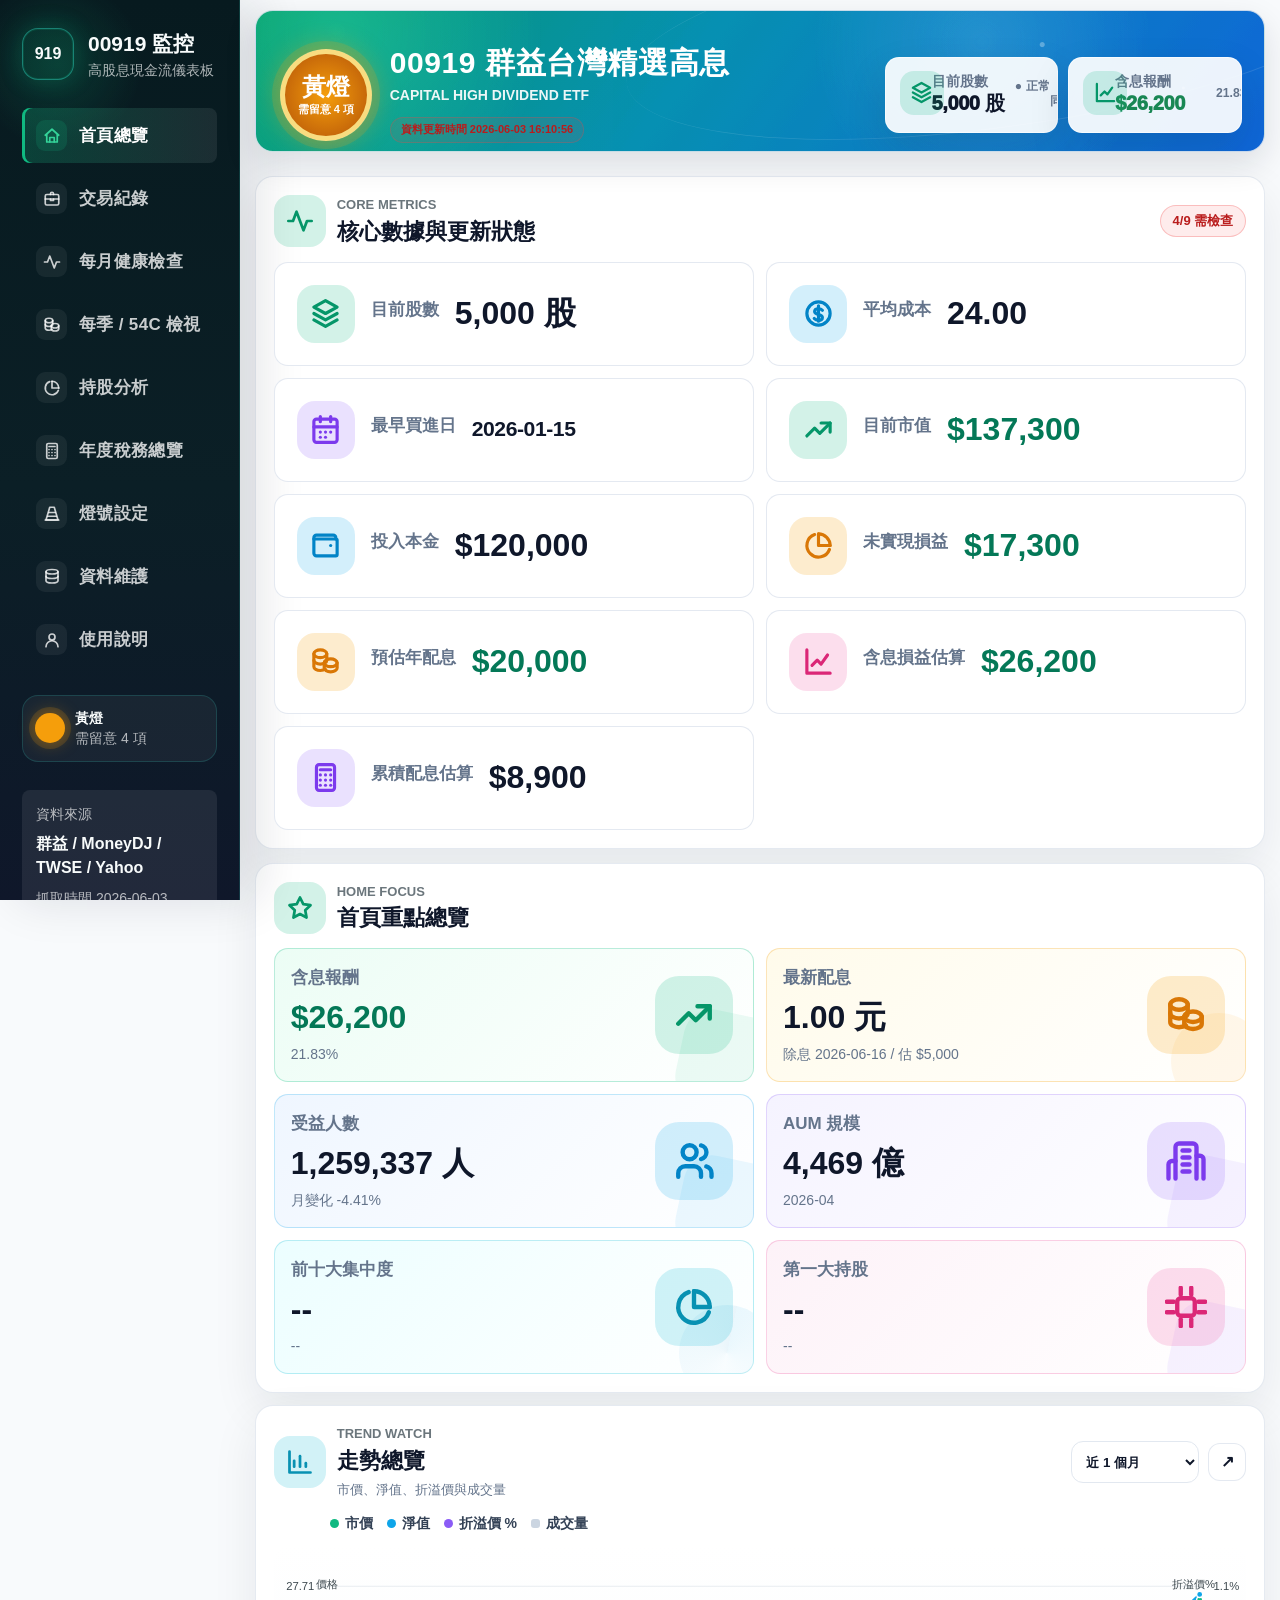
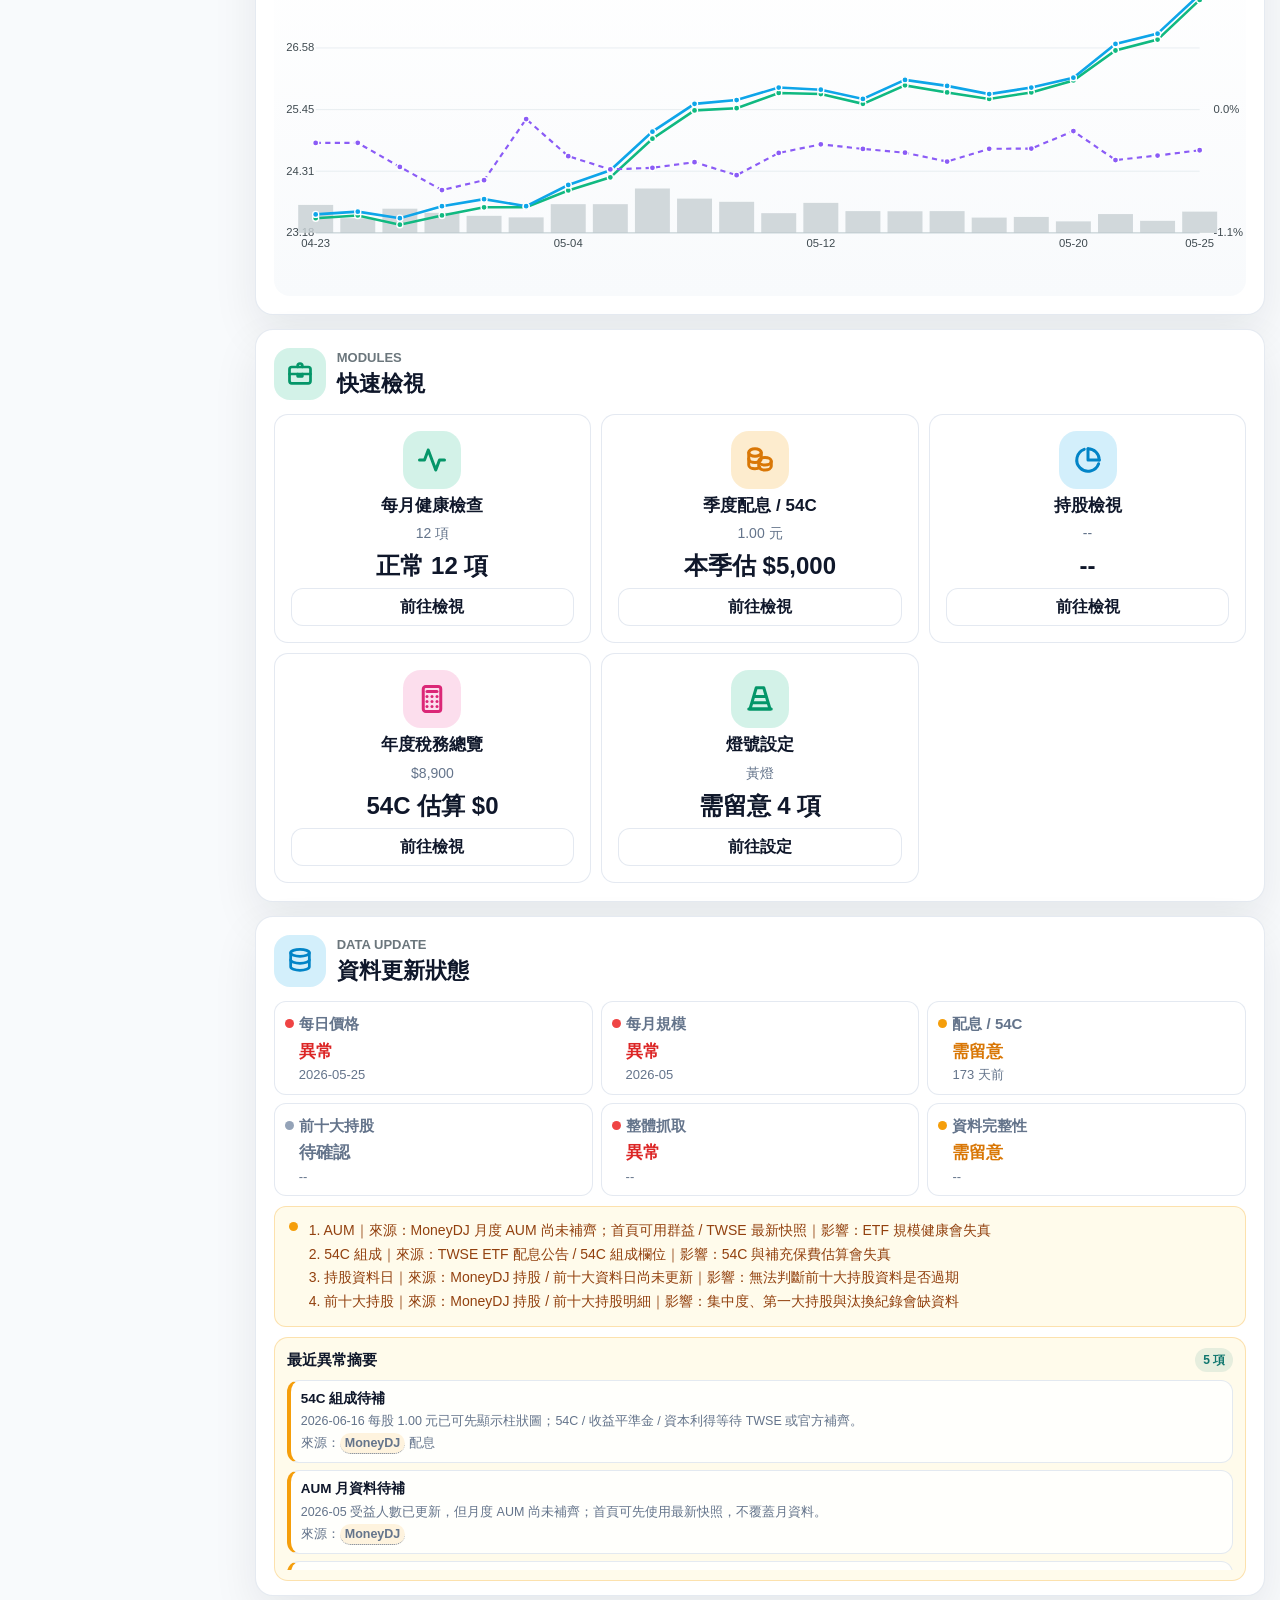
==== commit 31e0679c: "00919_fix_files_ui67_source_tooltips_anomaly_summary" ====
--- a/static/index.html
+++ b/static/index.html
@@ -4,7 +4,7 @@
     <meta charset="utf-8" />
     <meta name="viewport" content="width=device-width, initial-scale=1" />
     <title>00919 監控儀表板</title>
-    <link rel="stylesheet" href="assets/styles.css?v=20260601-ui44" />
+    <link rel="stylesheet" href="assets/styles.css?v=20260604-ui67" />
   </head>
   <body>
     <div class="app-shell">
@@ -24,6 +24,7 @@
           <a href="#holdings"><span data-icon="pieChart" data-icon-color="purple"></span>持股分析</a>
           <a href="#yearly"><span data-icon="calculator" data-icon-color="pink"></span>年度稅務總覽</a>
           <a href="#signal-settings"><span data-icon="trafficCone" data-icon-color="green"></span>燈號設定</a>
+          <a href="#data-maintenance"><span data-icon="database" data-icon-color="blue"></span>資料維護</a>
           <a href="#manual"><span data-icon="user" data-icon-color="cyan"></span>使用說明</a>
         </nav>
         <div class="sidebar-signal">
@@ -35,7 +36,7 @@
         </div>
         <div class="source-card">
           <span>資料來源</span>
-          <strong>MoneyDJ / TWSE e添富 / TWSE</strong>
+          <strong class="source-card-summary" title="群益：官方確認；MoneyDJ：較快補配息事件/月度資料；TWSE：54C 與公告組成；Yahoo：每日市價與成交量。">群益 / MoneyDJ / TWSE / Yahoo</strong>
           <small id="fetchedAt">更新中...</small>
         </div>
       </aside>
@@ -469,6 +470,10 @@
                   <div class="desktop-status-row desktop-status-row--integrity" data-status="green"><span>資料完整性</span><strong id="desktopFreshIntegrityStatus">--</strong><small id="desktopFreshIntegrityNote">--</small></div>
                 </div>
                 <div class="desktop-integrity-detail" id="desktopIntegrityDetail" data-status="green">資料完整性正常：所有關鍵欄位可用。</div>
+                <div class="recent-anomaly-summary desktop-anomaly-summary" id="desktopAnomalySummary" data-status="green">
+                  <div class="recent-anomaly-head"><strong>最近異常摘要</strong><small id="desktopAnomalyCount">--</small></div>
+                  <div class="recent-anomaly-list" id="desktopAnomalyList">讀取中...</div>
+                </div>
               </section>
             </aside>
           </div>
@@ -594,6 +599,10 @@
             </article>
           </div>
           <div class="mobile-integrity-detail" id="mobileIntegrityDetail" data-status="green">資料完整性正常：所有關鍵欄位可用。</div>
+          <div class="recent-anomaly-summary mobile-anomaly-summary" id="mobileAnomalySummary" data-status="green">
+            <div class="recent-anomaly-head"><strong>最近異常摘要</strong><small id="mobileAnomalyCount">--</small></div>
+            <div class="recent-anomaly-list" id="mobileAnomalyList">讀取中...</div>
+          </div>
           </section>
         </section>
 
@@ -857,7 +866,7 @@
             <article class="dividend-card">
               <span>補充保費觀察</span>
               <strong id="latestDividendHealth">--</strong>
-              <small>暫以 54C 估算值觀察門檻</small>
+              <small>暫以54C估算值觀察</small>
             </article>
           </div>
 
@@ -1141,6 +1150,139 @@
           </form>
         </section>
 
+
+        <section class="data-maintenance-section" id="data-maintenance">
+          <div class="section-head">
+            <div>
+              <p class="eyebrow">Data Maintenance</p>
+              <h3>資料維護</h3>
+            </div>
+            <small>HTML 快速檢視頁；Excel 匯入與重新修復才開啟 Streamlit 工具。</small>
+          </div>
+
+          <section class="dm-card dm-ops-card">
+            <div class="dm-ops-status">
+              <div>
+                <h4>每日資料庫狀態</h4>
+                <p>正式檔案：data/daily_history.json；前端同步檔：static/data/daily_history.json。</p>
+              </div>
+              <div class="dm-kpis">
+                <article><span>NAV 筆數</span><strong id="dmNavCount">--</strong></article>
+                <article><span>收盤價筆數</span><strong id="dmPriceCount">--</strong></article>
+                <article><span>折溢價可計算</span><strong id="dmPremiumCount">--</strong></article>
+                <article><span>最新 NAV 日期</span><strong id="dmLatestNavDate">--</strong></article>
+              </div>
+            </div>
+            <div class="dm-ops-tool">
+              <h4>NAV Excel 匯入</h4>
+              <p>缺口太大時，先下載群益 Excel，再開啟匯入工具補資料。</p>
+              <a class="dm-action" href="/?native_page=data_maintenance" target="_top" data-native-page="data_maintenance" data-native-url="/?native_page=data_maintenance">開啟匯入工具</a>
+            </div>
+            <div class="dm-ops-tool">
+              <h4>資料工具</h4>
+              <p>重新計算折溢價屬於資料修復；備份下載可保存目前 daily_history.json。</p>
+              <div class="dm-action-group">
+                <a class="dm-action" href="/?native_page=data_maintenance" target="_top" data-native-page="data_maintenance" data-native-url="/?native_page=data_maintenance">開啟修復工具</a>
+                <a class="dm-action dm-action-secondary" href="data/daily_history.json" download="daily_history.json">備份下載</a>
+              </div>
+            </div>
+          </section>
+
+          <section class="dm-card dm-source-card">
+            <div class="dm-card-head">
+              <div>
+                <h4>資料來源主備援規劃</h4>
+                <p>依信任度與穩定度排序；月度 AUM 與最新快照分開保存，避免互相污染。</p>
+              </div>
+              <div class="dm-snapshot-pill">
+                <span>最新 AUM 快照</span>
+                <strong id="dmLatestSnapshotAum">--</strong>
+                <small id="dmLatestSnapshotSource">--</small>
+                <small id="dmLatestSnapshotDate">--</small>
+              </div>
+            </div>
+            <div class="dm-table-wrap dm-source-table-wrap">
+              <table class="dm-table dm-source-table">
+                <thead>
+                  <tr>
+                    <th>資料類型</th>
+                    <th>主來源</th>
+                    <th>備援來源</th>
+                    <th>信任度</th>
+                    <th>穩定度</th>
+                    <th>可抓欄位</th>
+                    <th>規則</th>
+                  </tr>
+                </thead>
+                <tbody id="dmSourceTableBody">
+                  <tr><td colspan="7">讀取中...</td></tr>
+                </tbody>
+              </table>
+            </div>
+          </section>
+<section class="dm-card dm-table-card dm-monthly-card">
+            <div class="dm-card-head">
+              <div>
+                <h4>月度資料明細（AUM / 受益人）</h4>
+                <p>MoneyDJ 若已更新受益人但 AUM 為 N/A，表格會顯示「AUM 待補」，圖表只畫受益人折線、不畫假 AUM 直條。</p>
+              </div>
+            </div>
+            <div class="dm-table-wrap dm-monthly-table-wrap">
+              <table class="dm-table dm-monthly-table">
+                <thead>
+                  <tr>
+                    <th>月份</th>
+                    <th>受益人數</th>
+                    <th>月增率%</th>
+                    <th>月度 AUM</th>
+                    <th>AUM 來源</th>
+                    <th>受益人來源</th>
+                    <th>狀態</th>
+                    <th>缺漏說明</th>
+                  </tr>
+                </thead>
+                <tbody id="dmMonthlyTableBody">
+                  <tr><td colspan="8">讀取中...</td></tr>
+                </tbody>
+              </table>
+            </div>
+          </section>
+<section class="dm-card dm-table-card">
+            <div class="dm-card-head">
+              <div>
+                <h4>每日資料明細（最近 30 筆）</h4>
+                <p>每一列代表一個交易日；欄位出現「缺」代表該項資料尚未補齊。</p>
+              </div>
+            </div>
+            <div class="dm-table-wrap">
+              <table class="dm-table">
+                <thead>
+                  <tr>
+                    <th>日期</th>
+                    <th>市價</th>
+                    <th>收盤價</th>
+                    <th>還原收盤價</th>
+                    <th>成交股數</th>
+                    <th>成交張數</th>
+                    <th>收盤價來源</th>
+                    <th>官方淨值</th>
+                    <th>淨值</th>
+                    <th>淨值來源</th>
+                    <th>是否估算淨值</th>
+                    <th>折溢價金額</th>
+                    <th>折溢價率%</th>
+                    <th>折溢價來源</th>
+                    <th>更新時間</th>
+                  </tr>
+                </thead>
+                <tbody id="dmDailyTableBody">
+                  <tr><td colspan="15">讀取中...</td></tr>
+                </tbody>
+              </table>
+            </div>
+          </section>
+        </section>
+
         <section class="manual-section" id="manual">
           <div class="section-head">
             <div>
@@ -1242,13 +1384,13 @@
       </main>
     </div>
 
-    <script src="assets/signal_settings.js?v=20260522-1315"></script>
-    <script src="assets/app.js?v=20260601-ui44"></script>
-    <script src="assets/dividend_quarterly_overrides.js?v=20260521-1555"></script>
-    <script src="assets/monthly_health.js?v=20260522-1245"></script>
-    <script src="assets/holdings.js?v=20260522-0915"></script>
-    <script src="assets/yearly_tax.js?v=20260522-1245"></script>
-    <script src="assets/navigation.js?v=20260601-ui44"></script>
+    <script src="assets/signal_settings.js?v=20260604-ui67"></script>
+    <script src="assets/app.js?v=20260604-ui67"></script>
+    <script src="assets/dividend_quarterly_overrides.js?v=20260604-ui67"></script>
+    <script src="assets/monthly_health.js?v=20260604-ui67"></script>
+    <script src="assets/holdings.js?v=20260604-ui67"></script>
+    <script src="assets/yearly_tax.js?v=20260604-ui67"></script>
+    <script src="assets/navigation.js?v=20260604-ui67"></script>
   </body>
 </html>
 
--- a/static/assets/styles.css
+++ b/static/assets/styles.css
@@ -1214,7 +1214,7 @@
   margin-top: 16px;
 }
 
-.trade-stats div {
+.trade-stats > div {
   min-height: 86px;
   padding: 14px 16px;
   border: 1px solid var(--line);
@@ -6115,3 +6115,1369 @@
   }
 }
 
+
+/* UI46: 左 icon + 右側標題/數字 + 最右側小字說明
+   目標：每季 54C、持股分析、年度稅務、交易紀錄與 Hero 摘要卡統一版型。
+   小字說明移到最右邊，讓 icon、標題、數字更清楚，卡片高度也壓低。 */
+@media (min-width: 761px) {
+  /* ===== Hero 右上兩張摘要卡：左 icon，右區塊內小字移到最右 ===== */
+  html body .desktop-hero-summary {
+    display: grid !important;
+    grid-template-columns: repeat(2, minmax(230px, 1fr)) !important;
+    gap: 12px !important;
+    align-items: stretch !important;
+  }
+
+  html body .desktop-hero-summary-card {
+    display: grid !important;
+    grid-template-columns: 44px minmax(0, 1fr) !important;
+    column-gap: 12px !important;
+    align-items: center !important;
+    min-height: 76px !important;
+    height: auto !important;
+    padding: 10px 14px !important;
+    box-sizing: border-box !important;
+    text-align: left !important;
+  }
+
+  html body .desktop-hero-summary-card > .icon-box {
+    grid-column: 1 !important;
+    grid-row: 1 !important;
+    width: 40px !important;
+    height: 40px !important;
+    min-width: 40px !important;
+    min-height: 40px !important;
+    border-radius: 13px !important;
+    justify-self: start !important;
+    align-self: center !important;
+    margin: 0 !important;
+    position: static !important;
+  }
+
+  html body .desktop-hero-summary-card > .icon-box svg {
+    width: 21px !important;
+    height: 21px !important;
+    stroke-width: 2.25 !important;
+  }
+
+  html body .desktop-hero-summary-card > div {
+    grid-column: 2 !important;
+    display: grid !important;
+    grid-template-columns: minmax(82px, max-content) minmax(72px, 1fr) !important;
+    grid-template-rows: auto auto !important;
+    column-gap: 10px !important;
+    row-gap: 2px !important;
+    align-items: center !important;
+    min-width: 0 !important;
+  }
+
+  html body .desktop-hero-summary-card > div > span {
+    grid-column: 1 !important;
+    grid-row: 1 !important;
+    margin: 0 !important;
+    font-size: 12.5px !important;
+    font-weight: 850 !important;
+    line-height: 1.12 !important;
+    color: #64748b !important;
+    white-space: nowrap !important;
+    text-align: left !important;
+  }
+
+  html body .desktop-hero-summary-card > div > strong {
+    grid-column: 1 !important;
+    grid-row: 2 !important;
+    margin: 0 !important;
+    font-size: clamp(18px, 1.35vw, 22px) !important;
+    font-weight: 950 !important;
+    line-height: 1.05 !important;
+    letter-spacing: -0.02em !important;
+    white-space: nowrap !important;
+    text-align: left !important;
+  }
+
+  html body .desktop-hero-summary-card > div > small {
+    grid-column: 2 !important;
+    grid-row: 1 / 3 !important;
+    justify-self: end !important;
+    align-self: center !important;
+    display: block !important;
+    margin: 0 !important;
+    max-width: 100px !important;
+    font-size: 10.5px !important;
+    font-weight: 700 !important;
+    line-height: 1.16 !important;
+    color: #64748b !important;
+    white-space: normal !important;
+    text-align: right !important;
+  }
+
+  /* ===== 分頁摘要卡：左 icon，中間標題/數字，最右小字 ===== */
+  html body .trade-stats > div.stat-icon-card,
+  html body .dividend-summary-grid .dividend-card.stat-icon-card,
+  html body .holdings-summary-grid .dividend-card.stat-icon-card,
+  html body .yearly-summary-grid .dividend-card.stat-icon-card {
+    display: grid !important;
+    grid-template-columns: 44px minmax(72px, max-content) minmax(64px, 1fr) !important;
+    grid-template-rows: auto auto !important;
+    column-gap: 10px !important;
+    row-gap: 2px !important;
+    align-items: center !important;
+    align-content: center !important;
+    min-height: 72px !important;
+    height: auto !important;
+    padding: 8px 12px !important;
+    box-sizing: border-box !important;
+    text-align: left !important;
+    overflow: hidden !important;
+  }
+
+  html body .trade-stats > div.stat-icon-card > .icon-box,
+  html body .dividend-summary-grid .dividend-card.stat-icon-card > .icon-box,
+  html body .holdings-summary-grid .dividend-card.stat-icon-card > .icon-box,
+  html body .yearly-summary-grid .dividend-card.stat-icon-card > .icon-box {
+    grid-column: 1 !important;
+    grid-row: 1 / 3 !important;
+    width: 40px !important;
+    height: 40px !important;
+    min-width: 40px !important;
+    min-height: 40px !important;
+    border-radius: 13px !important;
+    justify-self: start !important;
+    align-self: center !important;
+    margin: 0 !important;
+    position: static !important;
+  }
+
+  html body .trade-stats > div.stat-icon-card > .icon-box svg,
+  html body .dividend-summary-grid .dividend-card.stat-icon-card > .icon-box svg,
+  html body .holdings-summary-grid .dividend-card.stat-icon-card > .icon-box svg,
+  html body .yearly-summary-grid .dividend-card.stat-icon-card > .icon-box svg {
+    width: 21px !important;
+    height: 21px !important;
+    stroke-width: 2.25 !important;
+  }
+
+  html body .trade-stats > div.stat-icon-card > span:not(.icon-box),
+  html body .dividend-summary-grid .dividend-card.stat-icon-card > span:not(.icon-box),
+  html body .holdings-summary-grid .dividend-card.stat-icon-card > span:not(.icon-box),
+  html body .yearly-summary-grid .dividend-card.stat-icon-card > span:not(.icon-box) {
+    grid-column: 2 !important;
+    grid-row: 1 !important;
+    align-self: end !important;
+    justify-self: start !important;
+    margin: 0 !important;
+    font-size: 12.5px !important;
+    font-weight: 850 !important;
+    line-height: 1.12 !important;
+    color: #64748b !important;
+    white-space: nowrap !important;
+    text-align: left !important;
+    position: static !important;
+  }
+
+  html body .trade-stats > div.stat-icon-card > strong,
+  html body .dividend-summary-grid .dividend-card.stat-icon-card > strong,
+  html body .holdings-summary-grid .dividend-card.stat-icon-card > strong,
+  html body .yearly-summary-grid .dividend-card.stat-icon-card > strong {
+    grid-column: 2 !important;
+    grid-row: 2 !important;
+    align-self: start !important;
+    justify-self: start !important;
+    margin: 0 !important;
+    font-size: clamp(18px, 1.35vw, 23px) !important;
+    font-weight: 950 !important;
+    line-height: 1.05 !important;
+    letter-spacing: -0.02em !important;
+    white-space: nowrap !important;
+    text-align: left !important;
+    position: static !important;
+  }
+
+  html body .trade-stats > div.stat-icon-card > small,
+  html body .dividend-summary-grid .dividend-card.stat-icon-card > small,
+  html body .holdings-summary-grid .dividend-card.stat-icon-card > small,
+  html body .yearly-summary-grid .dividend-card.stat-icon-card > small {
+    grid-column: 3 !important;
+    grid-row: 1 / 3 !important;
+    align-self: center !important;
+    justify-self: end !important;
+    display: block !important;
+    margin: 0 !important;
+    max-width: 112px !important;
+    font-size: 10.5px !important;
+    font-weight: 700 !important;
+    line-height: 1.16 !important;
+    color: #64748b !important;
+    white-space: normal !important;
+    text-align: right !important;
+    position: static !important;
+  }
+
+  /* 長字值微縮，避免塞爆卡片 */
+  html body .dividend-summary-grid .dividend-card.stat-icon-card > strong#latestDividendHealth,
+  html body .holdings-summary-grid .dividend-card.stat-icon-card > strong#topHoldingName,
+  html body .yearly-summary-grid .dividend-card.stat-icon-card > strong#yearlyLatestPremium {
+    font-size: clamp(16px, 1.16vw, 21px) !important;
+    white-space: normal !important;
+    line-height: 1.06 !important;
+  }
+}
+
+/* UI47: 非首頁摘要卡最終排版修正
+   - 左側：大 ICON
+   - 中間：標題 + 數字
+   - 右側：小字說明
+   本段不依賴 data-active-page，也不依賴是否有 stat-icon-card，避免分頁狀態或 hydrate timing 造成樣式沒套到。 */
+@media (min-width: 761px) {
+  html body .desktop-hero-summary-card,
+  html body .trade-stats > div,
+  html body .dividend-summary-grid .dividend-card,
+  html body .holdings-summary-grid .dividend-card,
+  html body .yearly-summary-grid .dividend-card {
+    display: grid !important;
+    grid-template-columns: 52px minmax(72px, 1fr) minmax(66px, 104px) !important;
+    grid-template-rows: auto auto !important;
+    column-gap: 12px !important;
+    row-gap: 2px !important;
+    align-items: center !important;
+    align-content: center !important;
+    min-height: 78px !important;
+    height: auto !important;
+    padding: 9px 14px !important;
+    box-sizing: border-box !important;
+    overflow: hidden !important;
+    text-align: left !important;
+  }
+
+  /* Hero 右上兩張卡本身內部有一層 div，另外處理。 */
+  html body .desktop-hero-summary-card {
+    grid-template-columns: 52px minmax(0, 1fr) !important;
+  }
+
+  html body .desktop-hero-summary-card > .icon-box,
+  html body .trade-stats > div > .icon-box,
+  html body .dividend-summary-grid .dividend-card > .icon-box,
+  html body .holdings-summary-grid .dividend-card > .icon-box,
+  html body .yearly-summary-grid .dividend-card > .icon-box {
+    grid-column: 1 !important;
+    grid-row: 1 / 3 !important;
+    width: 46px !important;
+    height: 46px !important;
+    min-width: 46px !important;
+    min-height: 46px !important;
+    border-radius: 15px !important;
+    justify-self: start !important;
+    align-self: center !important;
+    margin: 0 !important;
+    padding: 0 !important;
+    position: static !important;
+    z-index: 1 !important;
+  }
+
+  html body .desktop-hero-summary-card > .icon-box svg,
+  html body .trade-stats > div > .icon-box svg,
+  html body .dividend-summary-grid .dividend-card > .icon-box svg,
+  html body .holdings-summary-grid .dividend-card > .icon-box svg,
+  html body .yearly-summary-grid .dividend-card > .icon-box svg {
+    width: 24px !important;
+    height: 24px !important;
+    stroke-width: 2.35 !important;
+  }
+
+  /* 一般分頁摘要卡：標題與數字固定在中間欄，小字固定最右欄。 */
+  html body .trade-stats > div > span:not(.icon-box),
+  html body .dividend-summary-grid .dividend-card > span:not(.icon-box),
+  html body .holdings-summary-grid .dividend-card > span:not(.icon-box),
+  html body .yearly-summary-grid .dividend-card > span:not(.icon-box) {
+    grid-column: 2 !important;
+    grid-row: 1 !important;
+    justify-self: start !important;
+    align-self: end !important;
+    margin: 0 !important;
+    padding: 0 !important;
+    font-size: 13px !important;
+    font-weight: 850 !important;
+    line-height: 1.12 !important;
+    color: #64748b !important;
+    white-space: nowrap !important;
+    text-align: left !important;
+    position: static !important;
+    max-width: 100% !important;
+  }
+
+  html body .trade-stats > div > strong,
+  html body .dividend-summary-grid .dividend-card > strong,
+  html body .holdings-summary-grid .dividend-card > strong,
+  html body .yearly-summary-grid .dividend-card > strong {
+    grid-column: 2 !important;
+    grid-row: 2 !important;
+    justify-self: start !important;
+    align-self: start !important;
+    margin: 0 !important;
+    padding: 0 !important;
+    font-size: clamp(19px, 1.35vw, 24px) !important;
+    font-weight: 950 !important;
+    line-height: 1.06 !important;
+    letter-spacing: -0.02em !important;
+    white-space: nowrap !important;
+    text-align: left !important;
+    position: static !important;
+    max-width: 100% !important;
+  }
+
+  html body .trade-stats > div > small,
+  html body .dividend-summary-grid .dividend-card > small,
+  html body .holdings-summary-grid .dividend-card > small,
+  html body .yearly-summary-grid .dividend-card > small {
+    grid-column: 3 !important;
+    grid-row: 1 / 3 !important;
+    justify-self: end !important;
+    align-self: center !important;
+    display: block !important;
+    margin: 0 !important;
+    padding: 0 !important;
+    max-width: 104px !important;
+    font-size: 10.8px !important;
+    font-weight: 720 !important;
+    line-height: 1.2 !important;
+    color: #64748b !important;
+    white-space: normal !important;
+    text-align: right !important;
+    position: static !important;
+  }
+
+  /* Hero：標題與數字在中間，小字說明在右側。 */
+  html body .desktop-hero-summary-card > div {
+    grid-column: 2 !important;
+    grid-row: 1 / 3 !important;
+    display: grid !important;
+    grid-template-columns: minmax(70px, 1fr) minmax(64px, 98px) !important;
+    grid-template-rows: auto auto !important;
+    column-gap: 10px !important;
+    row-gap: 2px !important;
+    align-items: center !important;
+    align-content: center !important;
+    min-width: 0 !important;
+    margin: 0 !important;
+    padding: 0 !important;
+  }
+
+  html body .desktop-hero-summary-card > div > span {
+    grid-column: 1 !important;
+    grid-row: 1 !important;
+    justify-self: start !important;
+    align-self: end !important;
+    margin: 0 !important;
+    padding: 0 !important;
+    font-size: 13px !important;
+    font-weight: 850 !important;
+    line-height: 1.12 !important;
+    color: #64748b !important;
+    white-space: nowrap !important;
+    text-align: left !important;
+    position: static !important;
+  }
+
+  html body .desktop-hero-summary-card > div > strong {
+    grid-column: 1 !important;
+    grid-row: 2 !important;
+    justify-self: start !important;
+    align-self: start !important;
+    margin: 0 !important;
+    padding: 0 !important;
+    font-size: clamp(19px, 1.35vw, 24px) !important;
+    font-weight: 950 !important;
+    line-height: 1.06 !important;
+    letter-spacing: -0.02em !important;
+    white-space: nowrap !important;
+    text-align: left !important;
+    position: static !important;
+  }
+
+  html body .desktop-hero-summary-card > div > small {
+    grid-column: 2 !important;
+    grid-row: 1 / 3 !important;
+    justify-self: end !important;
+    align-self: center !important;
+    display: block !important;
+    margin: 0 !important;
+    padding: 0 !important;
+    max-width: 98px !important;
+    font-size: 10.8px !important;
+    font-weight: 720 !important;
+    line-height: 1.2 !important;
+    color: #64748b !important;
+    white-space: normal !important;
+    text-align: right !important;
+    position: static !important;
+  }
+
+  /* 長文字數值可換行，避免推擠。 */
+  html body .dividend-summary-grid .dividend-card > strong#latestDividendHealth,
+  html body .holdings-summary-grid .dividend-card > strong#topHoldingName,
+  html body .yearly-summary-grid .dividend-card > strong#yearlyLatestPremium {
+    white-space: normal !important;
+    font-size: clamp(17px, 1.18vw, 22px) !important;
+    line-height: 1.08 !important;
+  }
+}
+
+
+/* UI48: 真正固定「左 ICON + 中間標題/數字 + 右側小字」。
+   這段搭配 app.js 的 normalizeNoteRightCards()，不再只靠直接子層 selector 猜結構。 */
+@media (min-width: 761px) {
+  html body .trade-stats > div.note-right-card,
+  html body .dividend-summary-grid .dividend-card.note-right-card,
+  html body .holdings-summary-grid .dividend-card.note-right-card,
+  html body .yearly-summary-grid .dividend-card.note-right-card {
+    display: grid !important;
+    grid-template-columns: 50px minmax(92px, 1fr) minmax(72px, 124px) !important;
+    grid-template-rows: auto !important;
+    column-gap: 12px !important;
+    align-items: center !important;
+    align-content: center !important;
+    min-height: 76px !important;
+    height: auto !important;
+    padding: 10px 14px !important;
+    box-sizing: border-box !important;
+    overflow: hidden !important;
+    text-align: left !important;
+  }
+
+  html body .trade-stats > div.note-right-card > .icon-box,
+  html body .dividend-summary-grid .dividend-card.note-right-card > .icon-box,
+  html body .holdings-summary-grid .dividend-card.note-right-card > .icon-box,
+  html body .yearly-summary-grid .dividend-card.note-right-card > .icon-box {
+    grid-column: 1 !important;
+    grid-row: 1 !important;
+    width: 44px !important;
+    height: 44px !important;
+    min-width: 44px !important;
+    min-height: 44px !important;
+    border-radius: 14px !important;
+    justify-self: start !important;
+    align-self: center !important;
+    margin: 0 !important;
+    padding: 0 !important;
+    position: static !important;
+  }
+
+  html body .trade-stats > div.note-right-card > .icon-box svg,
+  html body .dividend-summary-grid .dividend-card.note-right-card > .icon-box svg,
+  html body .holdings-summary-grid .dividend-card.note-right-card > .icon-box svg,
+  html body .yearly-summary-grid .dividend-card.note-right-card > .icon-box svg {
+    width: 23px !important;
+    height: 23px !important;
+    stroke-width: 2.35 !important;
+  }
+
+  html body .trade-stats > div.note-right-card > .stat-main,
+  html body .dividend-summary-grid .dividend-card.note-right-card > .stat-main,
+  html body .holdings-summary-grid .dividend-card.note-right-card > .stat-main,
+  html body .yearly-summary-grid .dividend-card.note-right-card > .stat-main {
+    grid-column: 2 !important;
+    grid-row: 1 !important;
+    display: flex !important;
+    flex-direction: column !important;
+    justify-content: center !important;
+    align-items: flex-start !important;
+    gap: 3px !important;
+    min-width: 0 !important;
+    margin: 0 !important;
+    padding: 0 !important;
+  }
+
+  html body .trade-stats > div.note-right-card > .stat-main > span,
+  html body .dividend-summary-grid .dividend-card.note-right-card > .stat-main > span,
+  html body .holdings-summary-grid .dividend-card.note-right-card > .stat-main > span,
+  html body .yearly-summary-grid .dividend-card.note-right-card > .stat-main > span {
+    display: block !important;
+    margin: 0 !important;
+    padding: 0 !important;
+    font-size: 13.5px !important;
+    font-weight: 850 !important;
+    line-height: 1.12 !important;
+    color: #64748b !important;
+    white-space: nowrap !important;
+    text-align: left !important;
+    position: static !important;
+  }
+
+  html body .trade-stats > div.note-right-card > .stat-main > strong,
+  html body .dividend-summary-grid .dividend-card.note-right-card > .stat-main > strong,
+  html body .holdings-summary-grid .dividend-card.note-right-card > .stat-main > strong,
+  html body .yearly-summary-grid .dividend-card.note-right-card > .stat-main > strong {
+    display: block !important;
+    margin: 0 !important;
+    padding: 0 !important;
+    font-size: clamp(19px, 1.35vw, 24px) !important;
+    font-weight: 950 !important;
+    line-height: 1.06 !important;
+    letter-spacing: -0.02em !important;
+    white-space: nowrap !important;
+    text-align: left !important;
+    position: static !important;
+    max-width: 100% !important;
+  }
+
+  html body .trade-stats > div.note-right-card > small.stat-note,
+  html body .dividend-summary-grid .dividend-card.note-right-card > small.stat-note,
+  html body .holdings-summary-grid .dividend-card.note-right-card > small.stat-note,
+  html body .yearly-summary-grid .dividend-card.note-right-card > small.stat-note {
+    grid-column: 3 !important;
+    grid-row: 1 !important;
+    justify-self: end !important;
+    align-self: center !important;
+    display: block !important;
+    margin: 0 !important;
+    padding: 0 !important;
+    max-width: 124px !important;
+    font-size: 10.8px !important;
+    font-weight: 720 !important;
+    line-height: 1.22 !important;
+    color: #64748b !important;
+    white-space: normal !important;
+    overflow-wrap: anywhere !important;
+    text-align: right !important;
+    position: static !important;
+  }
+
+  html body .dividend-summary-grid .dividend-card.note-right-card > .stat-main > strong#latestDividendHealth,
+  html body .holdings-summary-grid .dividend-card.note-right-card > .stat-main > strong#topHoldingName,
+  html body .yearly-summary-grid .dividend-card.note-right-card > .stat-main > strong#yearlyLatestPremium {
+    white-space: normal !important;
+    font-size: clamp(17px, 1.18vw, 22px) !important;
+    line-height: 1.08 !important;
+  }
+
+  /* Hero 右上兩張卡：同樣是左 ICON，中間標題/數字，右側小字。 */
+  html body .desktop-hero-summary-card.hero-note-right-card {
+    display: grid !important;
+    grid-template-columns: 50px minmax(0, 1fr) !important;
+    column-gap: 12px !important;
+    align-items: center !important;
+    min-height: 76px !important;
+    height: auto !important;
+    padding: 10px 14px !important;
+    box-sizing: border-box !important;
+    overflow: hidden !important;
+  }
+
+  html body .desktop-hero-summary-card.hero-note-right-card > .icon-box {
+    grid-column: 1 !important;
+    grid-row: 1 !important;
+    width: 44px !important;
+    height: 44px !important;
+    min-width: 44px !important;
+    min-height: 44px !important;
+    border-radius: 14px !important;
+    justify-self: start !important;
+    align-self: center !important;
+    margin: 0 !important;
+    padding: 0 !important;
+    position: static !important;
+  }
+
+  html body .desktop-hero-summary-card.hero-note-right-card > .icon-box svg {
+    width: 23px !important;
+    height: 23px !important;
+    stroke-width: 2.35 !important;
+  }
+
+  html body .desktop-hero-summary-card.hero-note-right-card > .stat-main {
+    grid-column: 2 !important;
+    display: grid !important;
+    grid-template-columns: minmax(70px, 1fr) minmax(62px, 104px) !important;
+    grid-template-rows: auto auto !important;
+    column-gap: 10px !important;
+    row-gap: 3px !important;
+    align-items: center !important;
+    align-content: center !important;
+    min-width: 0 !important;
+    margin: 0 !important;
+    padding: 0 !important;
+  }
+
+  html body .desktop-hero-summary-card.hero-note-right-card > .stat-main > span {
+    grid-column: 1 !important;
+    grid-row: 1 !important;
+    justify-self: start !important;
+    align-self: end !important;
+    margin: 0 !important;
+    padding: 0 !important;
+    font-size: 13.5px !important;
+    font-weight: 850 !important;
+    line-height: 1.12 !important;
+    color: #64748b !important;
+    white-space: nowrap !important;
+    text-align: left !important;
+    position: static !important;
+  }
+
+  html body .desktop-hero-summary-card.hero-note-right-card > .stat-main > strong {
+    grid-column: 1 !important;
+    grid-row: 2 !important;
+    justify-self: start !important;
+    align-self: start !important;
+    margin: 0 !important;
+    padding: 0 !important;
+    font-size: clamp(19px, 1.35vw, 24px) !important;
+    font-weight: 950 !important;
+    line-height: 1.06 !important;
+    letter-spacing: -0.02em !important;
+    white-space: nowrap !important;
+    text-align: left !important;
+    position: static !important;
+  }
+
+  html body .desktop-hero-summary-card.hero-note-right-card > .stat-main > small.stat-note {
+    grid-column: 2 !important;
+    grid-row: 1 / 3 !important;
+    justify-self: end !important;
+    align-self: center !important;
+    display: block !important;
+    max-width: 104px !important;
+    margin: 0 !important;
+    padding: 0 !important;
+    font-size: 10.8px !important;
+    font-weight: 720 !important;
+    line-height: 1.22 !important;
+    color: #64748b !important;
+    white-space: normal !important;
+    overflow-wrap: anywhere !important;
+    text-align: right !important;
+    position: static !important;
+  }
+}
+
+/* UI49: 修正交易紀錄卡片內 stat-main 被 .trade-stats div 當成卡片造成的小方塊。
+   同時放大右側小字說明，並確保三區塊排列穩定。 */
+@media (min-width: 761px) {
+  /* 舊規則 .trade-stats div 會誤套到內層 .stat-main，這裡直接清掉。 */
+  html body .trade-stats .stat-main {
+    min-height: 0 !important;
+    height: auto !important;
+    padding: 0 !important;
+    border: 0 !important;
+    border-radius: 0 !important;
+    background: transparent !important;
+    box-shadow: none !important;
+    outline: 0 !important;
+  }
+
+  html body .trade-stats > div.note-right-card > .stat-main,
+  html body .dividend-summary-grid .dividend-card.note-right-card > .stat-main,
+  html body .holdings-summary-grid .dividend-card.note-right-card > .stat-main,
+  html body .yearly-summary-grid .dividend-card.note-right-card > .stat-main {
+    display: flex !important;
+    flex-direction: column !important;
+    justify-content: center !important;
+    align-items: flex-start !important;
+    gap: 4px !important;
+    min-width: 0 !important;
+    margin: 0 !important;
+  }
+
+  html body .trade-stats > div.note-right-card > small.stat-note,
+  html body .dividend-summary-grid .dividend-card.note-right-card > small.stat-note,
+  html body .holdings-summary-grid .dividend-card.note-right-card > small.stat-note,
+  html body .yearly-summary-grid .dividend-card.note-right-card > small.stat-note,
+  html body .desktop-hero-summary-card.hero-note-right-card > .stat-main > small.stat-note,
+  html body .desktop-hero-summary-card > div > small {
+    font-size: 12.2px !important;
+    line-height: 1.25 !important;
+    font-weight: 760 !important;
+    max-width: 132px !important;
+    white-space: normal !important;
+    overflow-wrap: anywhere !important;
+    text-align: right !important;
+  }
+
+  html body .trade-stats > div.note-right-card > .stat-main > span,
+  html body .dividend-summary-grid .dividend-card.note-right-card > .stat-main > span,
+  html body .holdings-summary-grid .dividend-card.note-right-card > .stat-main > span,
+  html body .yearly-summary-grid .dividend-card.note-right-card > .stat-main > span,
+  html body .desktop-hero-summary-card.hero-note-right-card > .stat-main > span {
+    font-size: 13.8px !important;
+    line-height: 1.12 !important;
+  }
+
+  html body .trade-stats > div.note-right-card > .stat-main > strong,
+  html body .dividend-summary-grid .dividend-card.note-right-card > .stat-main > strong,
+  html body .holdings-summary-grid .dividend-card.note-right-card > .stat-main > strong,
+  html body .yearly-summary-grid .dividend-card.note-right-card > .stat-main > strong,
+  html body .desktop-hero-summary-card.hero-note-right-card > .stat-main > strong {
+    font-size: clamp(20px, 1.42vw, 25px) !important;
+    line-height: 1.05 !important;
+  }
+
+  html body .trade-stats > div.note-right-card,
+  html body .dividend-summary-grid .dividend-card.note-right-card,
+  html body .holdings-summary-grid .dividend-card.note-right-card,
+  html body .yearly-summary-grid .dividend-card.note-right-card {
+    grid-template-columns: 50px minmax(86px, 1fr) minmax(88px, 132px) !important;
+    column-gap: 12px !important;
+  }
+}
+
+/* UI58: HTML-native data maintenance dashboard page */
+.data-maintenance-section {
+  display: block;
+}
+.dm-card {
+  background: #fff;
+  border: 1px solid rgba(148, 163, 184, 0.24);
+  border-radius: 16px;
+  box-shadow: 0 12px 28px rgba(15, 23, 42, 0.06);
+  padding: 16px 18px;
+  margin: 14px 0;
+}
+.dm-card h4 {
+  margin: 0 0 5px;
+  font-size: 17px;
+  color: #0f172a;
+  letter-spacing: 0.01em;
+}
+.dm-card p {
+  margin: 0;
+  color: #64748b;
+  font-size: 13px;
+  line-height: 1.55;
+}
+.dm-status-card {
+  display: grid;
+  grid-template-columns: minmax(220px, 0.7fr) minmax(520px, 1.3fr);
+  gap: 18px;
+  align-items: center;
+}
+.dm-kpis {
+  display: grid;
+  grid-template-columns: repeat(4, minmax(0, 1fr));
+  gap: 10px;
+}
+.dm-kpis article {
+  border: 1px solid rgba(148, 163, 184, 0.25);
+  border-radius: 13px;
+  padding: 13px 14px;
+  background: linear-gradient(180deg, #ffffff, #f8fafc);
+}
+.dm-kpis span {
+  display: block;
+  font-size: 12px;
+  color: #64748b;
+  font-weight: 700;
+  margin-bottom: 6px;
+}
+.dm-kpis strong {
+  display: block;
+  font-size: 22px;
+  color: #0f172a;
+  letter-spacing: 0.02em;
+}
+.dm-compact-row {
+  display: grid;
+  grid-template-columns: minmax(0, 1fr) auto;
+  align-items: center;
+  gap: 18px;
+  padding-top: 13px;
+  padding-bottom: 13px;
+}
+.dm-action-group {
+  display: flex;
+  gap: 10px;
+  align-items: center;
+  justify-content: flex-end;
+  flex-wrap: wrap;
+}
+.dm-action {
+  display: inline-flex;
+  align-items: center;
+  justify-content: center;
+  min-width: 152px;
+  min-height: 38px;
+  border-radius: 10px;
+  background: #078b5c;
+  color: #fff !important;
+  text-decoration: none;
+  font-weight: 800;
+  font-size: 13px;
+  box-shadow: 0 8px 18px rgba(7, 139, 92, 0.18);
+}
+.dm-action-secondary {
+  background: #0f766e;
+}
+.dm-card-head {
+  display: flex;
+  align-items: center;
+  justify-content: space-between;
+  gap: 14px;
+}
+.dm-gap-badge {
+  display: inline-flex;
+  align-items: center;
+  justify-content: center;
+  min-width: 88px;
+  border-radius: 999px;
+  padding: 7px 12px;
+  font-size: 13px;
+  font-weight: 900;
+  border: 1px solid rgba(148, 163, 184, 0.3);
+  color: #475569;
+  background: #f8fafc;
+}
+.dm-gap-badge.ok {
+  color: #047857;
+  background: #ecfdf5;
+  border-color: rgba(16, 185, 129, 0.32);
+}
+.dm-gap-badge.warn {
+  color: #b45309;
+  background: #fffbeb;
+  border-color: rgba(245, 158, 11, 0.38);
+}
+.dm-gap-line {
+  margin-top: 10px !important;
+  padding: 10px 12px;
+  border-radius: 10px;
+  background: #f8fafc;
+  border: 1px solid rgba(148, 163, 184, 0.22);
+  font-size: 14px !important;
+  color: #0f172a !important;
+  font-weight: 700;
+}
+.dm-table-card {
+  padding: 14px;
+}
+.dm-table-wrap {
+  margin-top: 12px;
+  overflow: auto;
+  border: 1px solid rgba(148, 163, 184, 0.28);
+  border-radius: 13px;
+  max-height: 560px;
+  background: #fff;
+}
+.dm-table {
+  width: 100%;
+  min-width: 1380px;
+  border-collapse: collapse;
+  font-size: 14px;
+  color: #0f172a;
+}
+.dm-table thead th {
+  position: sticky;
+  top: 0;
+  z-index: 1;
+  background: #eef6f5;
+  color: #334155;
+  font-size: 13px;
+  font-weight: 900;
+  text-align: left;
+  padding: 11px 12px;
+  border-bottom: 1px solid rgba(148, 163, 184, 0.32);
+  white-space: nowrap;
+}
+.dm-table tbody td {
+  padding: 10px 12px;
+  border-bottom: 1px solid rgba(226, 232, 240, 0.95);
+  white-space: nowrap;
+  font-weight: 700;
+}
+.dm-table tbody tr:hover {
+  background: #f8fafc;
+}
+.dm-missing {
+  display: inline-flex;
+  align-items: center;
+  justify-content: center;
+  min-width: 22px;
+  min-height: 22px;
+  border-radius: 999px;
+  color: #b45309;
+  background: #fffbeb;
+  border: 1px solid rgba(245, 158, 11, 0.38);
+  font-size: 12px;
+  font-weight: 900;
+}
+@media (max-width: 760px) {
+  .data-maintenance-section { display: none !important; }
+}
+
+/* UI59: fallback active state for hash pages when class restoration lags inside Streamlit iframe */
+body[data-active-page="home"] .nav a[href="#home"],
+body[data-active-page="trades"] .nav a[href="#trades"],
+body[data-active-page="monthly"] .nav a[href="#monthly"],
+body[data-active-page="quarterly"] .nav a[href="#quarterly"],
+body[data-active-page="holdings"] .nav a[href="#holdings"],
+body[data-active-page="yearly"] .nav a[href="#yearly"],
+body[data-active-page="signal-settings"] .nav a[href="#signal-settings"],
+body[data-active-page="data-maintenance"] .nav a[href="#data-maintenance"],
+body[data-active-page="manual"] .nav a[href="#manual"] {
+  color: #fff !important;
+  background: linear-gradient(90deg, rgba(16, 185, 129, 0.24), rgba(255, 255, 255, 0.08)) !important;
+  box-shadow: inset 3px 0 0 #10b981 !important;
+}
+
+body[data-active-page="home"] .nav a[href="#home"] .icon-box,
+body[data-active-page="trades"] .nav a[href="#trades"] .icon-box,
+body[data-active-page="monthly"] .nav a[href="#monthly"] .icon-box,
+body[data-active-page="quarterly"] .nav a[href="#quarterly"] .icon-box,
+body[data-active-page="holdings"] .nav a[href="#holdings"] .icon-box,
+body[data-active-page="yearly"] .nav a[href="#yearly"] .icon-box,
+body[data-active-page="signal-settings"] .nav a[href="#signal-settings"] .icon-box,
+body[data-active-page="data-maintenance"] .nav a[href="#data-maintenance"] .icon-box,
+body[data-active-page="manual"] .nav a[href="#manual"] .icon-box {
+  background: rgba(16, 185, 129, 0.16) !important;
+  color: #34d399 !important;
+}
+
+/* UI61: monthly AUM pending marker */
+.monthly-table td.pending,
+#monthlyEtfTableBody td.pending {
+  color: #b45309;
+  font-weight: 800;
+  background: #fffbeb;
+}
+
+/* UI62: data source inventory and monthly AUM pending diagnostics */
+.dm-source-card .dm-card-head { align-items: flex-start; }
+.dm-snapshot-pill {
+  min-width: 210px;
+  border: 1px solid rgba(14, 165, 233, 0.28);
+  background: linear-gradient(180deg, #f0f9ff, #ffffff);
+  border-radius: 14px;
+  padding: 10px 12px;
+  text-align: right;
+}
+.dm-snapshot-pill span,
+.dm-snapshot-pill small {
+  display: block;
+  color: #64748b;
+  font-size: 11px;
+  font-weight: 800;
+}
+.dm-snapshot-pill strong {
+  display: block;
+  color: #0369a1;
+  font-size: 22px;
+  font-weight: 950;
+  line-height: 1.15;
+  margin: 4px 0;
+}
+.dm-source-table-wrap { max-height: 260px; }
+.dm-source-table { min-width: 1500px; }
+.dm-source-table td:nth-child(6),
+.dm-source-table td:nth-child(7) { white-space: normal; min-width: 220px; line-height: 1.45; }
+.dm-monthly-table-wrap { max-height: 360px; }
+.dm-monthly-table { min-width: 1120px; }
+.dm-monthly-table td:nth-child(8) { white-space: normal; min-width: 260px; line-height: 1.45; color: #92400e; }
+.dm-missing-text { padding: 3px 8px; min-width: auto; }
+.monthly-table .pending,
+.trade-table .pending { color: #b45309; font-weight: 900; }
+
+/* UI64: dividend pending / source labels */
+.legend-dot.pending {
+  background: #b9c3c8;
+  border: 1px dashed rgba(78, 94, 104, 0.6);
+}
+.pending-label {
+  font-size: 10px;
+  fill: #64748b;
+  font-weight: 800;
+}
+.dividend-pending,
+.source-note-pill {
+  display: inline-flex;
+  align-items: center;
+  gap: 4px;
+  padding: 2px 8px;
+  border-radius: 999px;
+  background: #f1f5f9;
+  color: #475569;
+  font-weight: 800;
+  font-size: 11px;
+  white-space: nowrap;
+}
+.pending-dividend-row td {
+  background: rgba(241, 245, 249, 0.45);
+}
+.dividend-table td small {
+  color: #64748b;
+  font-size: 11px;
+  line-height: 1.45;
+}
+.composition-tooltip div:last-child b {
+  max-width: 260px;
+  white-space: normal;
+  text-align: right;
+}
+
+
+/* UI65: readability, monthly tooltips, and data maintenance layout */
+.monthly-chart .hover-guide.active {
+  opacity: 0.72;
+}
+.monthly-hover-zone {
+  fill: transparent;
+  cursor: crosshair;
+}
+.monthly-chart-tooltip {
+  min-width: 260px;
+  font-size: 14px;
+}
+.monthly-chart-tooltip div {
+  font-size: 14px;
+  gap: 18px;
+}
+.monthly-chart-point {
+  stroke: #fff;
+  stroke-width: 1.8;
+  paint-order: stroke;
+}
+.axis-text {
+  font-size: 13px;
+}
+.monthly-legend,
+.dividend-composition-legend,
+.desktop-chart-legend,
+.mobile-chart-legend {
+  font-size: 14px;
+}
+.trade-table th,
+.monthly-table th,
+.dividend-table th,
+.holdings-table th,
+.yearly-tax-table th {
+  font-size: 14px;
+}
+.trade-table td,
+.monthly-table td,
+.dividend-table td,
+.holdings-table td,
+.yearly-tax-table td {
+  font-size: 15px;
+}
+.dividend-table {
+  min-width: 1040px;
+}
+.dividend-table th,
+.dividend-table td {
+  padding: 13px 15px;
+  vertical-align: top;
+}
+.dividend-table th:nth-child(8),
+.dividend-table td:nth-child(8) {
+  min-width: 280px;
+  white-space: normal;
+  line-height: 1.55;
+}
+.dividend-pending,
+.source-note-pill {
+  font-size: 13px;
+  padding: 4px 10px;
+}
+.dividend-table td small {
+  display: inline-block;
+  margin-top: 5px;
+  color: #475569;
+  font-size: 13px;
+  line-height: 1.55;
+  max-width: 340px;
+  white-space: normal;
+}
+.dividend-composition-head p,
+.chart-note,
+.composition-tooltip div,
+.chart-tooltip div {
+  font-size: 14px;
+}
+.dm-ops-card {
+  display: grid;
+  grid-template-columns: minmax(520px, 1.45fr) minmax(230px, 0.72fr) minmax(310px, 0.92fr);
+  gap: 14px;
+  align-items: stretch;
+}
+.dm-ops-status,
+.dm-ops-tool {
+  min-width: 0;
+  border: 1px solid rgba(148, 163, 184, 0.22);
+  border-radius: 14px;
+  background: linear-gradient(180deg, #ffffff, #f8fafc);
+  padding: 14px;
+}
+.dm-ops-status {
+  display: grid;
+  grid-template-columns: minmax(180px, 0.58fr) minmax(360px, 1fr);
+  gap: 14px;
+  align-items: center;
+}
+.dm-ops-tool {
+  display: grid;
+  align-content: space-between;
+  gap: 10px;
+}
+.dm-ops-tool .dm-action,
+.dm-ops-tool .dm-action-group {
+  justify-self: start;
+}
+.dm-ops-tool .dm-action-group {
+  justify-content: flex-start;
+}
+.dm-card h4 {
+  font-size: 18px;
+}
+.dm-card p {
+  font-size: 14px;
+}
+.dm-kpis span {
+  font-size: 13px;
+}
+.dm-kpis strong {
+  font-size: 23px;
+}
+.dm-action {
+  font-size: 14px;
+}
+.dm-table {
+  font-size: 14.5px;
+}
+.dm-table thead th {
+  font-size: 14px;
+}
+.dm-table tbody td {
+  font-size: 14.5px;
+  line-height: 1.45;
+}
+.dm-source-table { min-width: 1420px; }
+.dm-source-table td:nth-child(7) {
+  min-width: 320px;
+  color: #334155;
+}
+.dm-monthly-table td:nth-child(8),
+.dm-reason-cell {
+  white-space: normal;
+  min-width: 260px;
+  line-height: 1.5;
+  color: #475569 !important;
+}
+@media (max-width: 1320px) {
+  .dm-ops-card {
+    grid-template-columns: 1fr;
+  }
+  .dm-ops-status {
+    grid-template-columns: 1fr;
+  }
+}
+
+/* UI66: holdings rotation wrap layout + larger left navigation labels */
+@media (min-width: 761px) {
+  .nav a {
+    font-size: 17px !important;
+    line-height: 1.25 !important;
+    min-height: 48px !important;
+    padding: 12px 14px !important;
+    gap: 12px !important;
+    letter-spacing: 0.02em;
+  }
+
+  .nav a .icon-box {
+    width: 31px !important;
+    height: 31px !important;
+    flex: 0 0 31px !important;
+  }
+
+  .nav a .icon-box svg {
+    width: 18px !important;
+    height: 18px !important;
+  }
+
+  .brand h1 {
+    font-size: 21px !important;
+  }
+
+  .brand p,
+  .source-card span,
+  .source-card small,
+  .sidebar-signal strong,
+  .sidebar-signal small {
+    font-size: 14px !important;
+    line-height: 1.45 !important;
+  }
+
+  .holding-rotation-list {
+    grid-template-columns: repeat(2, minmax(0, 1fr)) !important;
+    align-items: stretch !important;
+    gap: 14px !important;
+  }
+
+  .rotation-group {
+    padding: 14px 16px !important;
+    min-height: 150px;
+    overflow: visible !important;
+  }
+
+  .rotation-group strong {
+    font-size: 20px !important;
+    margin-bottom: 10px !important;
+  }
+
+  .rotation-group ul {
+    display: grid !important;
+    grid-template-columns: repeat(auto-fit, minmax(150px, 1fr));
+    gap: 8px 12px !important;
+    margin: 0 !important;
+    padding: 0 !important;
+    list-style: none !important;
+    line-height: 1.35 !important;
+  }
+
+  .rotation-group li {
+    display: flex;
+    align-items: center;
+    min-height: 34px;
+    padding: 6px 10px;
+    border: 1px solid rgba(226, 232, 240, 0.95);
+    border-radius: 999px;
+    background: #f8fafc;
+    color: #475569;
+    font-size: 15px;
+    font-weight: 750;
+    white-space: normal;
+  }
+
+  .rotation-added li {
+    border-color: rgba(16, 185, 129, 0.26);
+    background: rgba(236, 253, 245, 0.75);
+    color: #047857;
+  }
+
+  .rotation-removed li {
+    border-color: rgba(248, 113, 113, 0.24);
+    background: rgba(254, 242, 242, 0.7);
+    color: #b42318;
+  }
+
+  .rotation-group .change-flat {
+    font-size: 15px !important;
+    font-weight: 750;
+  }
+}
+
+
+/* UI67: source tooltips + homepage anomaly summary + shorter holding chips */
+.source-card-summary,
+.source-hint {
+  cursor: help;
+}
+
+.source-hint {
+  display: inline-block;
+  padding: 1px 5px;
+  border-radius: 999px;
+  background: rgba(15, 118, 110, 0.08);
+  color: #0f766e;
+  font-weight: 800;
+  border-bottom: 1px dotted currentColor;
+  line-height: 1.35;
+}
+
+.source-hint--moneydj { background: rgba(245, 158, 11, 0.12); color: #92400e; }
+.source-hint--twse { background: rgba(59, 130, 246, 0.10); color: #1d4ed8; }
+.source-hint--capital { background: rgba(16, 185, 129, 0.12); color: #047857; }
+.source-hint--yahoo { background: rgba(99, 102, 241, 0.10); color: #4338ca; }
+
+.recent-anomaly-summary {
+  margin-top: 10px;
+  padding: 10px 12px;
+  border-radius: 14px;
+  border: 1px solid rgba(226, 232, 240, 0.96);
+  background: #f8fafc;
+}
+
+.recent-anomaly-summary[data-status="yellow"] {
+  background: #fffbeb;
+  border-color: rgba(245, 158, 11, 0.28);
+}
+
+.recent-anomaly-summary[data-status="red"] {
+  background: #fef2f2;
+  border-color: rgba(239, 68, 68, 0.30);
+}
+
+.recent-anomaly-head {
+  display: flex;
+  align-items: center;
+  justify-content: space-between;
+  gap: 10px;
+  margin-bottom: 8px;
+}
+
+.recent-anomaly-head strong {
+  font-size: 15px;
+  color: #0f172a;
+}
+
+.recent-anomaly-head small {
+  padding: 3px 8px;
+  border-radius: 999px;
+  background: rgba(15, 118, 110, 0.10);
+  color: #0f766e;
+  font-weight: 850;
+  font-size: 12px;
+}
+
+.recent-anomaly-list {
+  display: grid;
+  gap: 7px;
+}
+
+.recent-anomaly-item {
+  display: grid;
+  gap: 3px;
+  padding: 8px 10px;
+  border-radius: 12px;
+  background: rgba(255, 255, 255, 0.84);
+  border: 1px solid rgba(226, 232, 240, 0.95);
+  color: inherit;
+  text-decoration: none;
+}
+
+.recent-anomaly-item:hover {
+  transform: translateY(-1px);
+  box-shadow: 0 8px 18px rgba(15, 23, 42, 0.08);
+}
+
+.recent-anomaly-item b {
+  font-size: 13.5px;
+  color: #0f172a;
+}
+
+.recent-anomaly-item span,
+.recent-anomaly-item small,
+.recent-anomaly-empty {
+  font-size: 12.5px;
+  line-height: 1.45;
+  color: #64748b;
+}
+
+.recent-anomaly-item[data-status="yellow"] { border-left: 4px solid #f59e0b; }
+.recent-anomaly-item[data-status="red"] { border-left: 4px solid #ef4444; }
+
+@media (min-width: 761px) {
+  .rotation-group ul {
+    grid-template-columns: repeat(auto-fit, minmax(122px, 1fr)) !important;
+  }
+
+  .rotation-group li {
+    min-height: 30px !important;
+    padding: 5px 10px !important;
+    font-size: 14px !important;
+    white-space: nowrap !important;
+    overflow: hidden;
+    text-overflow: ellipsis;
+  }
+
+  .desktop-anomaly-summary .recent-anomaly-list {
+    max-height: 190px;
+    overflow: auto;
+  }
+}
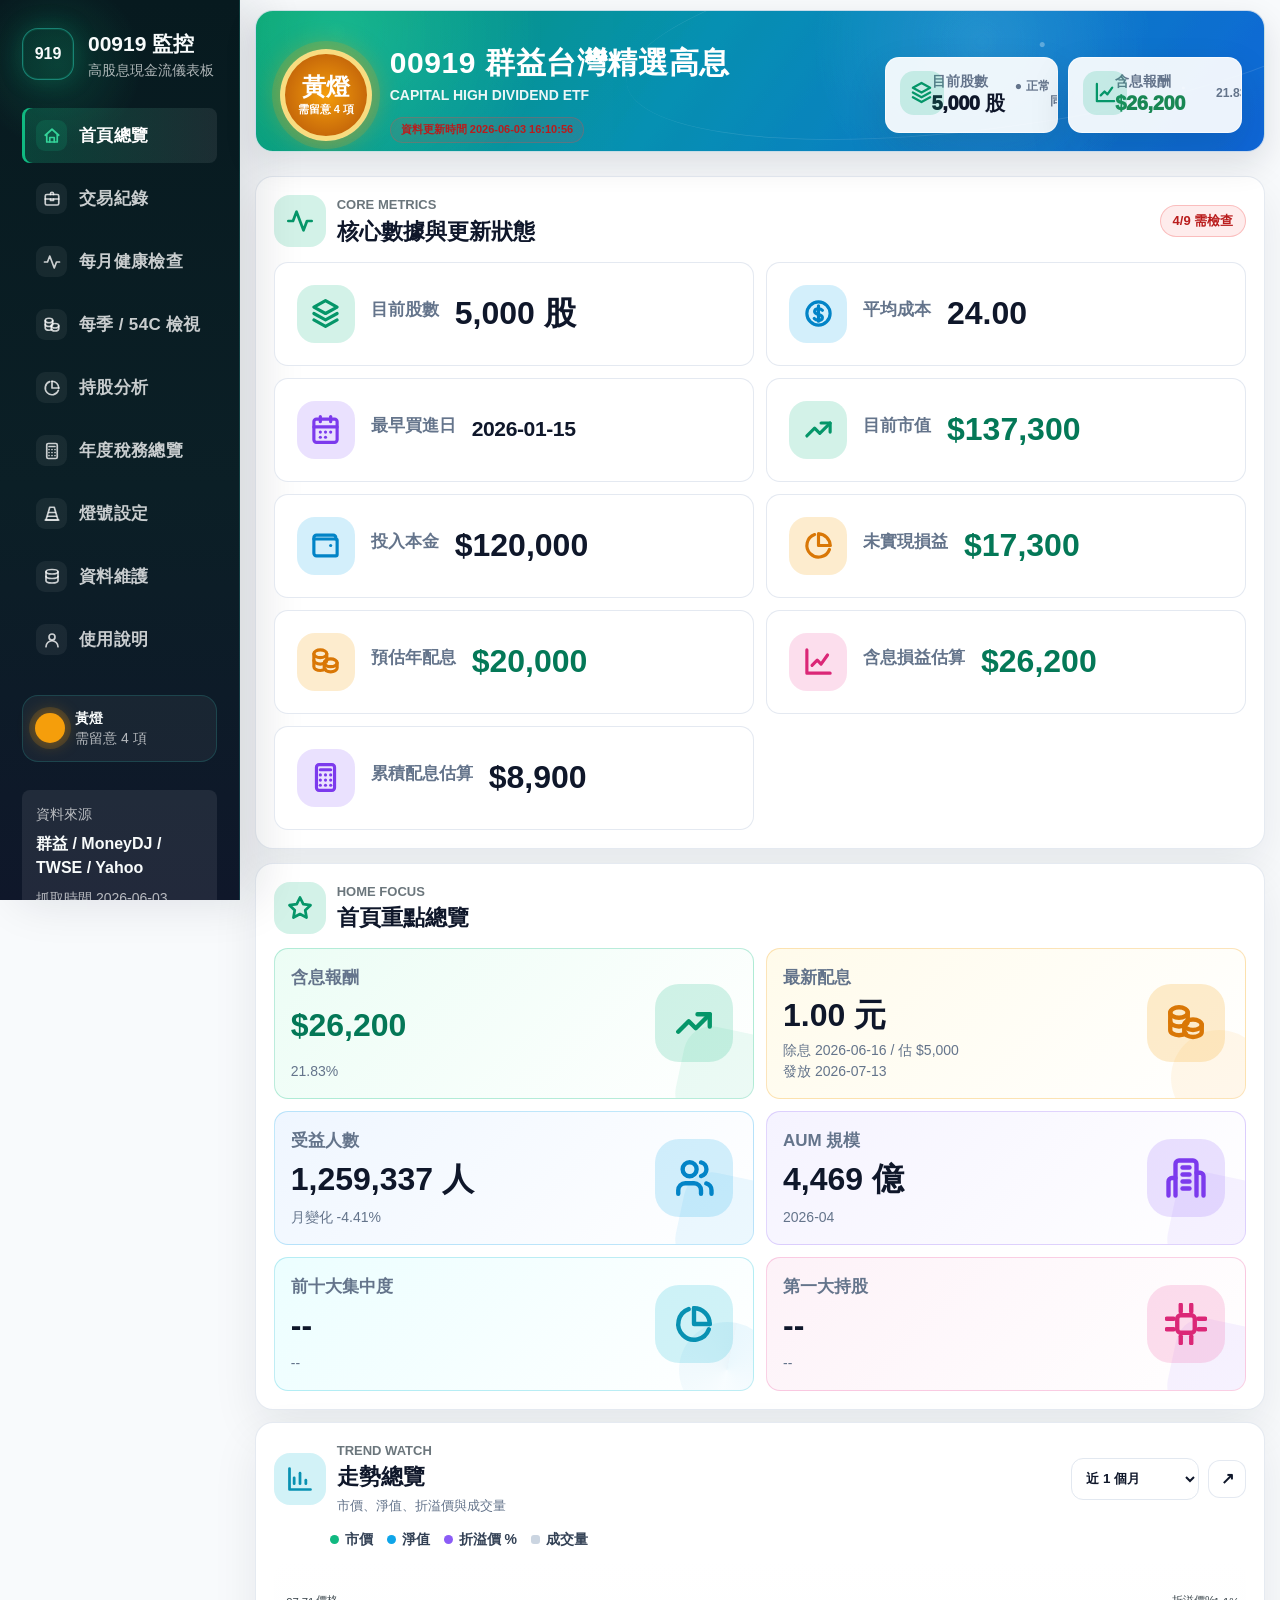
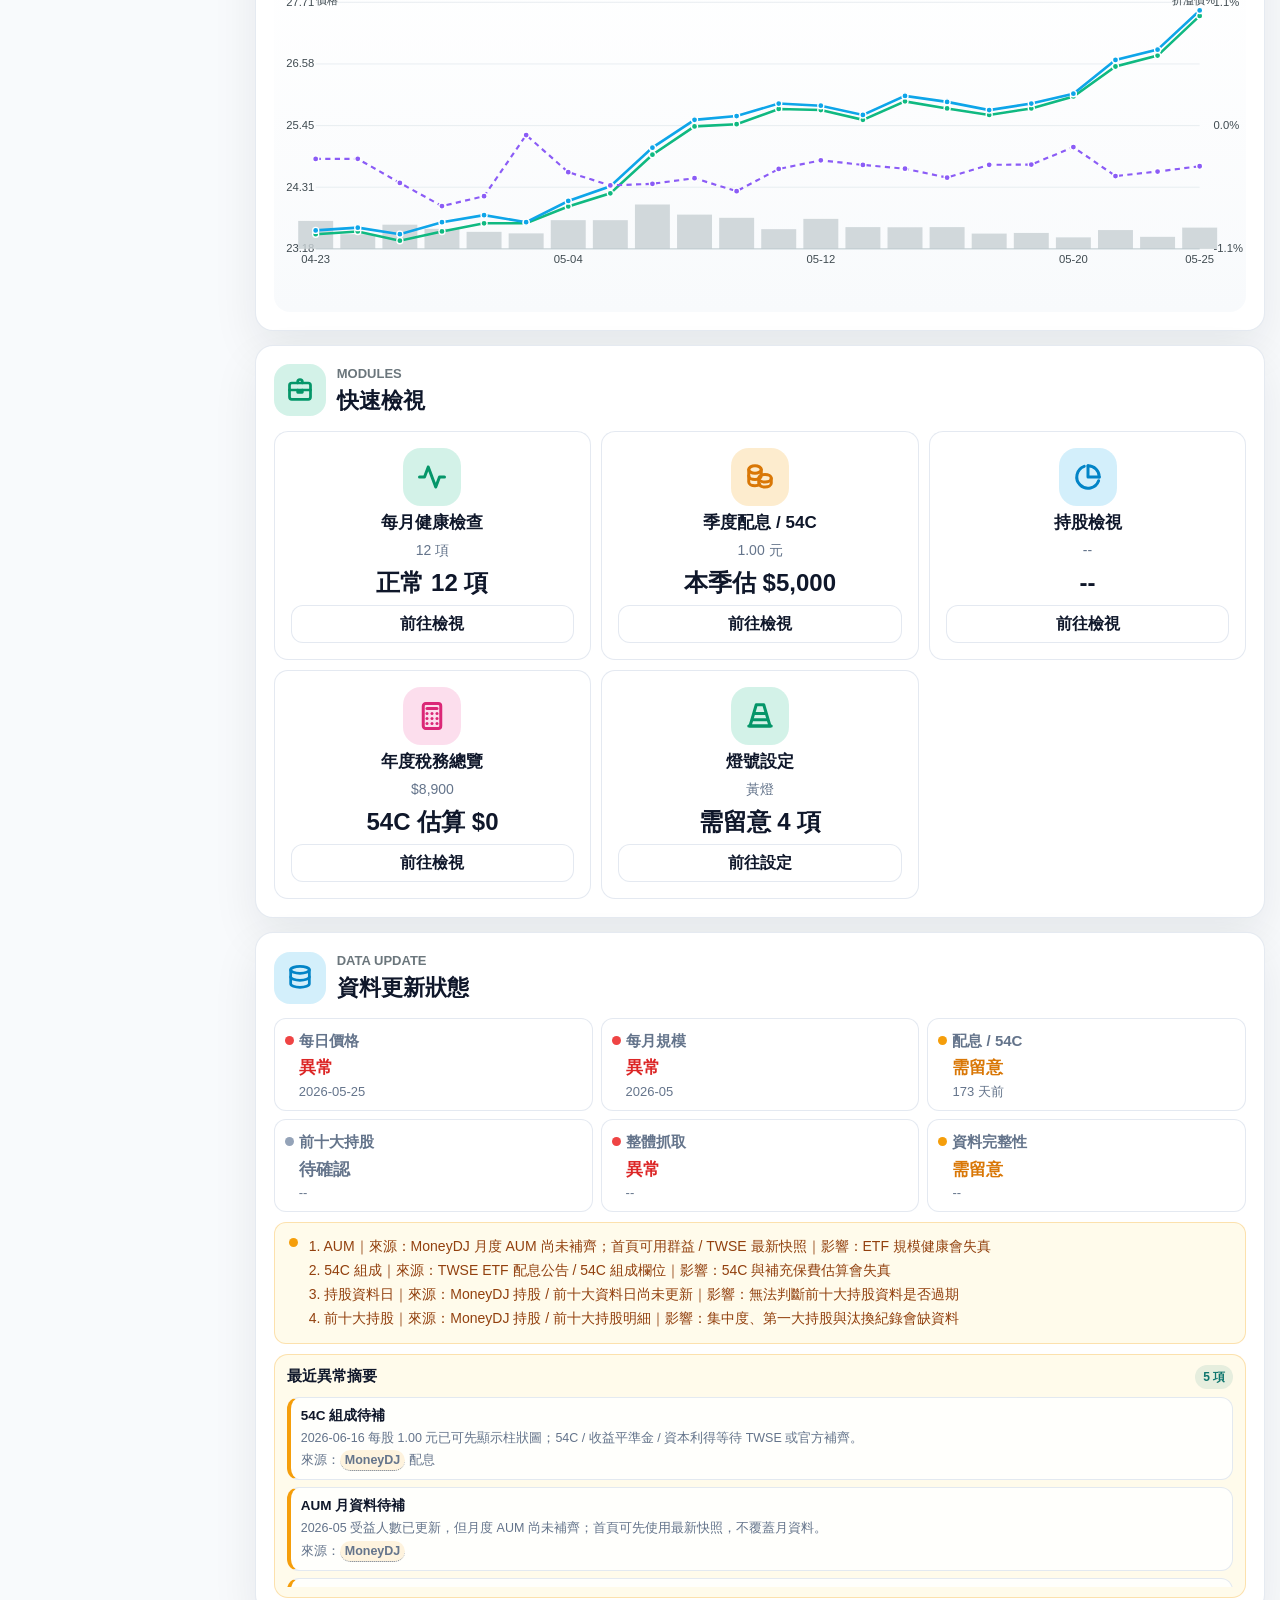
==== commit 18e61ea0: "00919_dashboard_U70_mobile_trade_entry" ====
--- a/static/index.html
+++ b/static/index.html
@@ -210,6 +210,63 @@
               <span><i class="dot volume"></i>成交量</span>
             </div>
             <div id="mobileMainChart" class="mobile-chart"></div>
+          </section>
+
+          <section class="mobile-trade-entry-section" aria-label="手機新增交易">
+            <div class="mobile-section-head mobile-trade-entry-head">
+              <div class="mobile-section-title">
+                <span data-icon="briefcase" data-icon-color="green"></span>
+                <div>
+                  <h3>手機新增交易</h3>
+                  <p>直接寫入 Google Sheets Trades，送出後首頁股數會重新同步。</p>
+                </div>
+              </div>
+            </div>
+            <form id="mobileQuickTradeForm" class="mobile-quick-trade-form">
+              <div class="mobile-trade-action-row" role="radiogroup" aria-label="買入或賣出">
+                <label class="mobile-trade-radio active">
+                  <input type="radio" name="mobileQuickTradeAction" value="buy" checked>
+                  <span>買入</span>
+                </label>
+                <label class="mobile-trade-radio">
+                  <input type="radio" name="mobileQuickTradeAction" value="sell">
+                  <span>賣出</span>
+                </label>
+              </div>
+              <div class="mobile-trade-grid">
+                <label>
+                  <span>交易日期</span>
+                  <input id="mobileQuickTradeDate" type="date" required>
+                </label>
+                <label>
+                  <span>交易股數（股）</span>
+                  <input id="mobileQuickTradeShares" type="number" min="1" step="1" value="1" required inputmode="numeric">
+                </label>
+                <label>
+                  <span>平均成本 / 成交價</span>
+                  <input id="mobileQuickTradePrice" type="number" min="0.01" step="0.01" value="0.00" required inputmode="decimal">
+                </label>
+                <label>
+                  <span>資金來源 / 備註分類</span>
+                  <select id="mobileQuickTradeNoteType">
+                    <option value="股息再投入">股息再投入</option>
+                    <option value="薪資投入">薪資投入</option>
+                    <option value="年終投入">年終投入</option>
+                    <option value="定期投入">定期投入</option>
+                    <option value="閒置資金投入">閒置資金投入</option>
+                    <option value="再平衡調整">再平衡調整</option>
+                    <option value="部位調整">部位調整</option>
+                    <option value="其他">其他</option>
+                  </select>
+                </label>
+              </div>
+              <label class="mobile-trade-note-field">
+                <span>備註</span>
+                <input id="mobileQuickTradeNote" type="text" placeholder="可留空，例如：定期投入、加碼原因">
+              </label>
+              <button id="mobileQuickTradeSubmit" class="mobile-trade-submit" type="submit">新增交易並寫入 Google Sheets</button>
+              <p id="mobileQuickTradeStatus" class="mobile-trade-status">送出後頁面會重新整理；看首頁目前股數是否增加即可確認。</p>
+            </form>
           </section>
         </section>
 
--- a/static/assets/styles.css
+++ b/static/assets/styles.css
@@ -7481,3 +7481,176 @@
     overflow: auto;
   }
 }
+
+#mobileFocusDividendNote,
+#desktopFocusDividendNote,
+#homeLatestDividendDate {
+  white-space: pre-line;
+}
+
+
+/* UI69: 手機版首頁重點總覽微調，不影響桌機版 */
+@media (max-width: 760px), (max-height: 520px) and (orientation: landscape), (hover: none) and (pointer: coarse) {
+  .mobile-focus-tile {
+    grid-template-columns: 38px minmax(0, 1fr) !important;
+    gap: 5px 8px !important;
+    padding: 12px !important;
+  }
+
+  .mobile-focus-tile small {
+    grid-column: 1 / -1 !important;
+    padding-left: 0 !important;
+    margin-top: 2px !important;
+    font-size: 12.5px !important;
+    line-height: 1.25 !important;
+    letter-spacing: -0.01em;
+  }
+
+  #mobileFocusDividendNote {
+    font-size: 12px !important;
+    line-height: 1.24 !important;
+    white-space: pre-line !important;
+  }
+
+  #mobileFocusTotalReturnRate,
+  #mobileFocusTopHoldingNote,
+  #mobileFocusBeneficiariesNote,
+  #mobileFocusAumNote,
+  #mobileFocusTop10Note {
+    white-space: nowrap !important;
+  }
+}
+
+
+/* UI70: Mobile home quick trade entry. Desktop is unaffected because this block lives inside .mobile-home. */
+.mobile-trade-entry-section {
+  display: none;
+}
+
+@media (max-width: 760px), (max-height: 520px) and (orientation: landscape), (hover: none) and (pointer: coarse) {
+  .mobile-trade-entry-section {
+    display: block;
+    margin: 14px 0 0;
+    padding: 20px 18px 18px;
+    border-radius: 22px;
+    background: #ffffff;
+    border: 1px solid rgba(148, 163, 184, 0.22);
+    box-shadow: 0 16px 34px rgba(15, 23, 42, 0.08);
+  }
+
+  .mobile-trade-entry-head {
+    margin-bottom: 14px;
+  }
+
+  .mobile-trade-entry-head .mobile-section-title p {
+    margin: 3px 0 0;
+    color: #64748b;
+    font-size: .84rem;
+    font-weight: 700;
+    line-height: 1.45;
+  }
+
+  .mobile-quick-trade-form {
+    display: grid;
+    gap: 12px;
+  }
+
+  .mobile-trade-action-row {
+    display: grid;
+    grid-template-columns: repeat(2, minmax(0, 1fr));
+    gap: 10px;
+  }
+
+  .mobile-trade-radio {
+    display: flex;
+    align-items: center;
+    justify-content: center;
+    gap: 8px;
+    min-height: 44px;
+    border-radius: 14px;
+    border: 1px solid rgba(16, 185, 129, 0.26);
+    background: #f8fafc;
+    color: #334155;
+    font-size: .98rem;
+    font-weight: 900;
+  }
+
+  .mobile-trade-radio input {
+    accent-color: #059669;
+  }
+
+  .mobile-trade-radio.active {
+    background: linear-gradient(135deg, rgba(16, 185, 129, 0.16), rgba(14, 165, 233, 0.10));
+    color: #065f46;
+    border-color: rgba(16, 185, 129, 0.48);
+  }
+
+  .mobile-trade-grid {
+    display: grid;
+    grid-template-columns: 1fr 1fr;
+    gap: 12px 10px;
+  }
+
+  .mobile-quick-trade-form label {
+    display: grid;
+    gap: 6px;
+    min-width: 0;
+  }
+
+  .mobile-quick-trade-form label span {
+    color: #475569;
+    font-size: .78rem;
+    font-weight: 900;
+  }
+
+  .mobile-quick-trade-form input,
+  .mobile-quick-trade-form select {
+    width: 100%;
+    min-height: 44px;
+    box-sizing: border-box;
+    border: 1px solid rgba(148, 163, 184, 0.55);
+    border-radius: 13px;
+    background: #f8fafc;
+    color: #0f172a;
+    padding: 0 12px;
+    font-size: 1rem;
+    font-weight: 800;
+    outline: none;
+  }
+
+  .mobile-quick-trade-form input:focus,
+  .mobile-quick-trade-form select:focus {
+    border-color: rgba(5, 150, 105, 0.62);
+    box-shadow: 0 0 0 3px rgba(16, 185, 129, 0.14);
+    background: #ffffff;
+  }
+
+  .mobile-trade-note-field {
+    grid-column: 1 / -1;
+  }
+
+  .mobile-trade-submit {
+    width: 100%;
+    min-height: 48px;
+    border: 0;
+    border-radius: 14px;
+    background: #059669;
+    color: #ffffff;
+    font-size: .98rem;
+    font-weight: 950;
+    box-shadow: 0 12px 22px rgba(5, 150, 105, 0.22);
+  }
+
+  .mobile-trade-submit.is-loading,
+  .mobile-trade-submit:disabled {
+    opacity: .76;
+  }
+
+  .mobile-trade-status {
+    margin: 0;
+    color: #64748b;
+    font-size: .78rem;
+    font-weight: 750;
+    line-height: 1.45;
+  }
+}
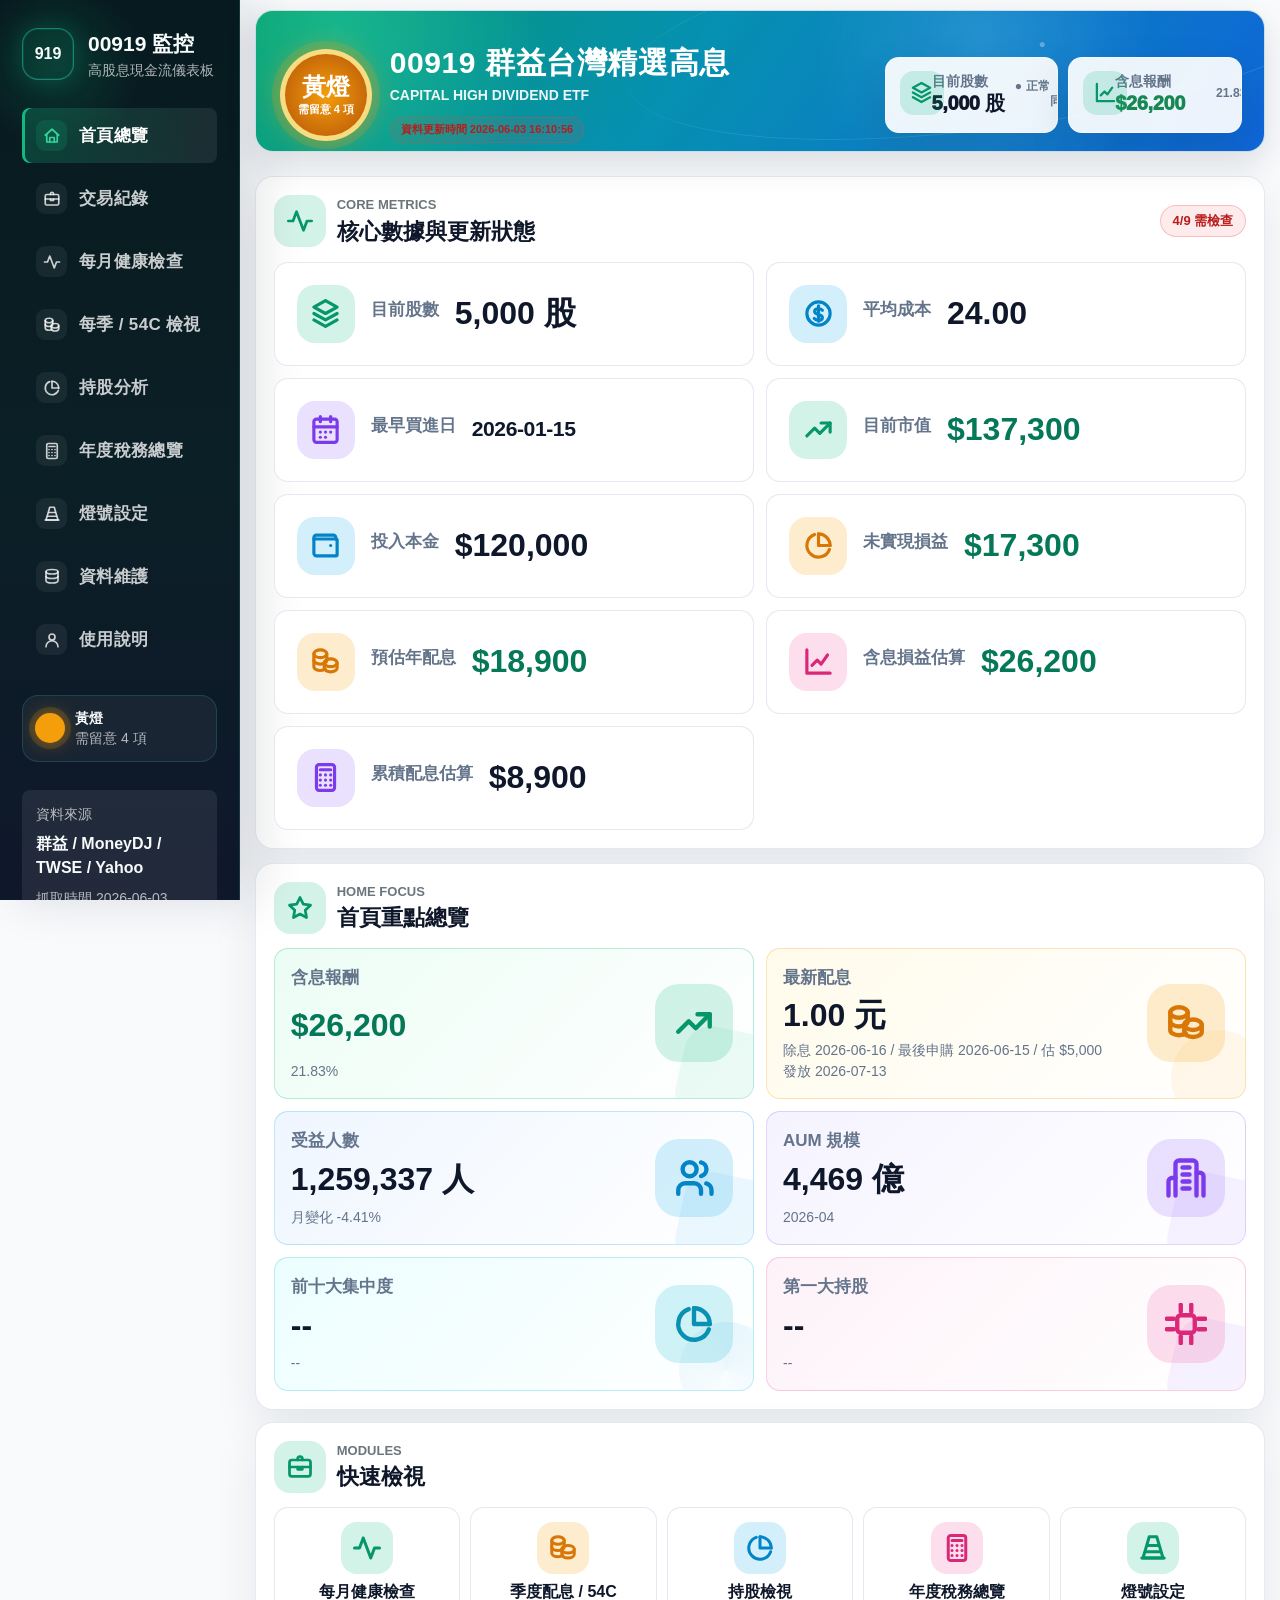
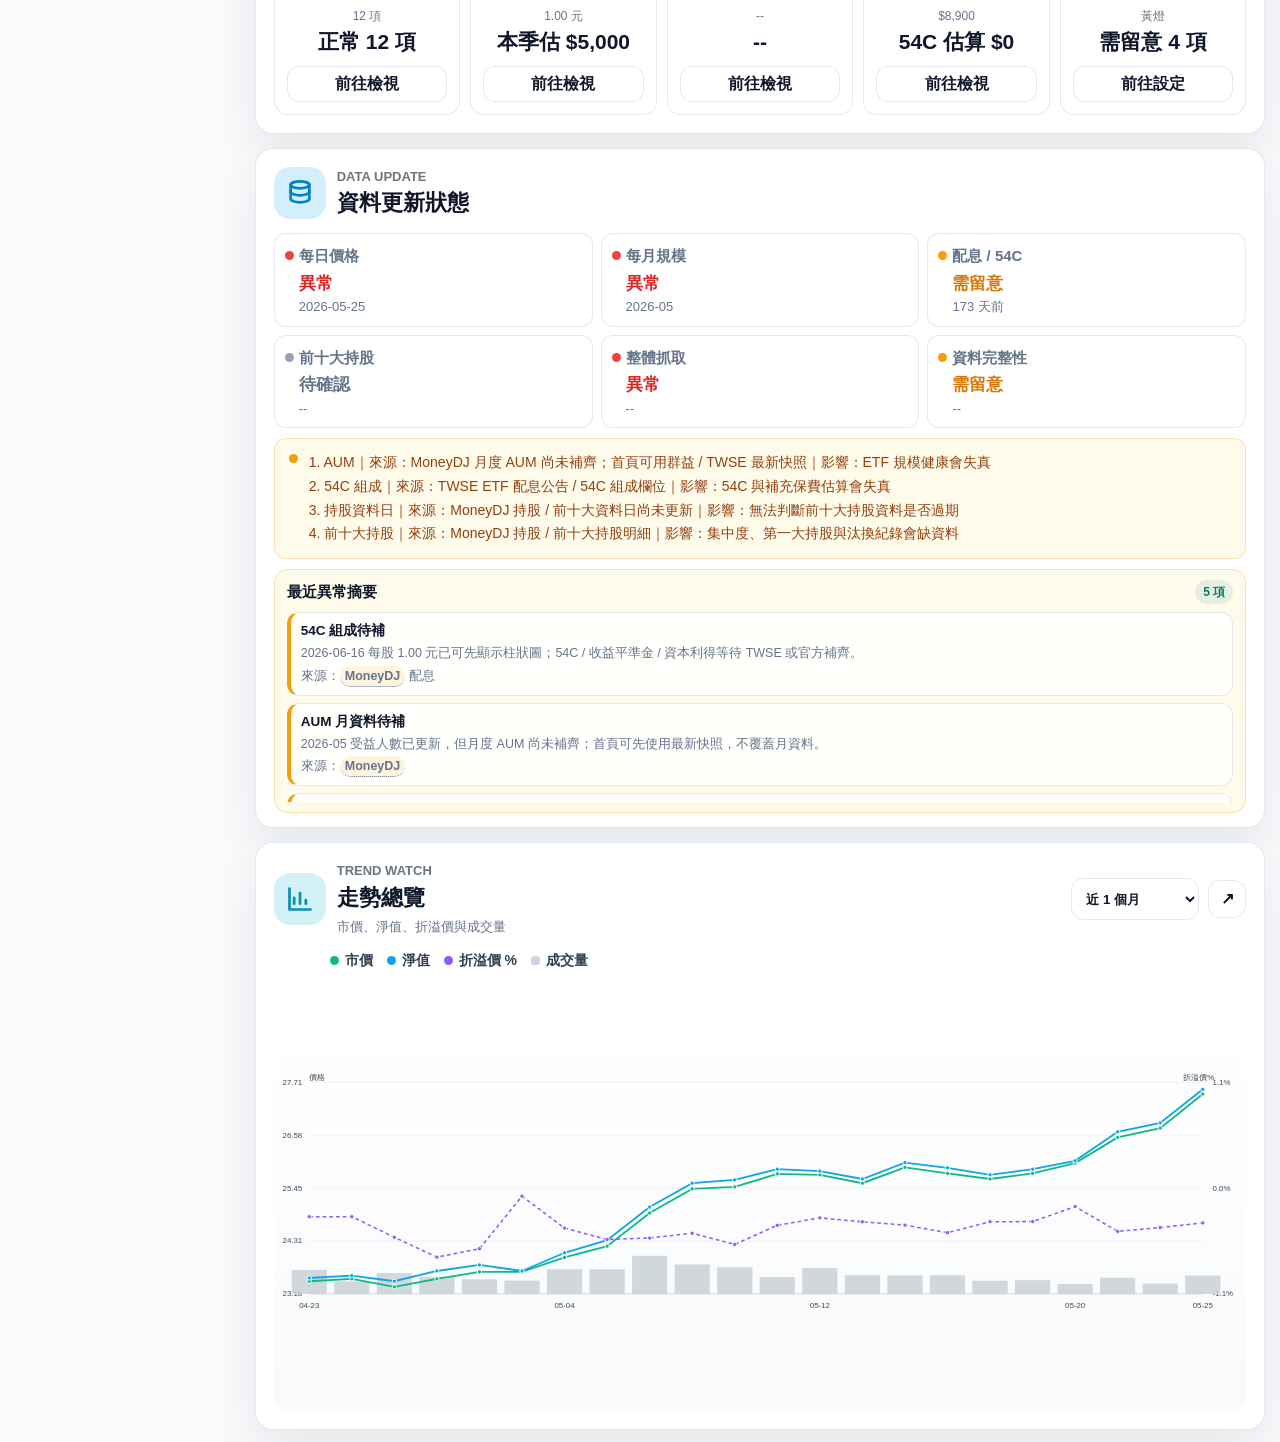
==== commit 36d967a1: "00919_fix_files_ui75j_dividend_entitlement_date" ====
--- a/static/index.html
+++ b/static/index.html
@@ -4,7 +4,7 @@
     <meta charset="utf-8" />
     <meta name="viewport" content="width=device-width, initial-scale=1" />
     <title>00919 監控儀表板</title>
-    <link rel="stylesheet" href="assets/styles.css?v=20260604-ui67" />
+    <link rel="stylesheet" href="assets/styles.css?v=20260626-ui75j" />
   </head>
   <body>
     <div class="app-shell">
@@ -218,35 +218,35 @@
                 <span data-icon="briefcase" data-icon-color="green"></span>
                 <div>
                   <h3>手機新增交易</h3>
-                  <p>直接寫入 Google Sheets Trades，送出後首頁股數會重新同步。</p>
+                  <p>欄位直接顯示；填完送出後寫入 Google Sheets Trades。</p>
                 </div>
               </div>
             </div>
             <form id="mobileQuickTradeForm" class="mobile-quick-trade-form">
               <div class="mobile-trade-action-row" role="radiogroup" aria-label="買入或賣出">
-                <label class="mobile-trade-radio active">
+                <label class="mobile-trade-radio is-buy active">
                   <input type="radio" name="mobileQuickTradeAction" value="buy" checked>
                   <span>買入</span>
                 </label>
-                <label class="mobile-trade-radio">
+                <label class="mobile-trade-radio is-sell">
                   <input type="radio" name="mobileQuickTradeAction" value="sell">
                   <span>賣出</span>
                 </label>
               </div>
               <div class="mobile-trade-grid">
-                <label>
+                <label class="mobile-trade-field mobile-trade-date-field">
                   <span>交易日期</span>
                   <input id="mobileQuickTradeDate" type="date" required>
                 </label>
-                <label>
+                <label class="mobile-trade-field mobile-trade-shares-field">
                   <span>交易股數（股）</span>
                   <input id="mobileQuickTradeShares" type="number" min="1" step="1" value="1" required inputmode="numeric">
                 </label>
-                <label>
+                <label class="mobile-trade-field mobile-trade-price-field">
                   <span>平均成本 / 成交價</span>
                   <input id="mobileQuickTradePrice" type="number" min="0.01" step="0.01" value="0.00" required inputmode="decimal">
                 </label>
-                <label>
+                <label class="mobile-trade-field mobile-trade-source-field">
                   <span>資金來源 / 備註分類</span>
                   <select id="mobileQuickTradeNoteType">
                     <option value="股息再投入">股息再投入</option>
@@ -265,7 +265,7 @@
                 <input id="mobileQuickTradeNote" type="text" placeholder="可留空，例如：定期投入、加碼原因">
               </label>
               <button id="mobileQuickTradeSubmit" class="mobile-trade-submit" type="submit">新增交易並寫入 Google Sheets</button>
-              <p id="mobileQuickTradeStatus" class="mobile-trade-status">送出後頁面會重新整理；看首頁目前股數是否增加即可確認。</p>
+              <p id="mobileQuickTradeStatus" class="mobile-trade-status">送出後會重新整理；看首頁目前股數是否增加即可確認。</p>
             </form>
           </section>
         </section>
@@ -1441,13 +1441,13 @@
       </main>
     </div>
 
-    <script src="assets/signal_settings.js?v=20260604-ui67"></script>
-    <script src="assets/app.js?v=20260604-ui67"></script>
-    <script src="assets/dividend_quarterly_overrides.js?v=20260604-ui67"></script>
-    <script src="assets/monthly_health.js?v=20260604-ui67"></script>
-    <script src="assets/holdings.js?v=20260604-ui67"></script>
-    <script src="assets/yearly_tax.js?v=20260604-ui67"></script>
-    <script src="assets/navigation.js?v=20260604-ui67"></script>
+    <script src="assets/signal_settings.js?v=20260626-ui75j"></script>
+    <script src="assets/app.js?v=20260626-ui75j"></script>
+    <script src="assets/dividend_quarterly_overrides.js?v=20260626-ui75j"></script>
+    <script src="assets/monthly_health.js?v=20260626-ui75j"></script>
+    <script src="assets/holdings.js?v=20260626-ui75j"></script>
+    <script src="assets/yearly_tax.js?v=20260626-ui75j"></script>
+    <script src="assets/navigation.js?v=20260626-ui75j"></script>
   </body>
 </html>
 
--- a/static/assets/styles.css
+++ b/static/assets/styles.css
@@ -7654,3 +7654,483 @@
     line-height: 1.45;
   }
 }
+
+
+/* UI70b: 手機新增交易表單改為直接展開顯示，不需要點擊展開。桌機版不受影響。 */
+@media (max-width: 760px), (max-height: 520px) and (orientation: landscape), (hover: none) and (pointer: coarse) {
+  .mobile-trade-entry-section {
+    display: block !important;
+    margin-top: 12px !important;
+    padding: 16px 14px 14px !important;
+    overflow: visible !important;
+  }
+
+  .mobile-trade-entry-head {
+    margin-bottom: 8px !important;
+  }
+
+  .mobile-trade-entry-head .mobile-section-title {
+    align-items: center !important;
+  }
+
+  .mobile-trade-entry-head .mobile-section-title p {
+    margin-top: 1px !important;
+    font-size: .78rem !important;
+    line-height: 1.25 !important;
+  }
+
+  .mobile-quick-trade-form {
+    display: grid !important;
+    visibility: visible !important;
+    opacity: 1 !important;
+    max-height: none !important;
+    overflow: visible !important;
+    gap: 10px !important;
+  }
+
+  .mobile-trade-action-row {
+    display: grid !important;
+    grid-template-columns: repeat(2, minmax(0, 1fr)) !important;
+    gap: 8px !important;
+  }
+
+  .mobile-trade-radio {
+    min-height: 40px !important;
+    border-radius: 12px !important;
+    font-size: .92rem !important;
+  }
+
+  .mobile-trade-grid {
+    display: grid !important;
+    grid-template-columns: repeat(2, minmax(0, 1fr)) !important;
+    gap: 9px 8px !important;
+  }
+
+  .mobile-quick-trade-form label {
+    min-width: 0 !important;
+  }
+
+  .mobile-quick-trade-form label span {
+    font-size: .74rem !important;
+    line-height: 1.1 !important;
+  }
+
+  .mobile-quick-trade-form input,
+  .mobile-quick-trade-form select {
+    display: block !important;
+    min-height: 40px !important;
+    border-radius: 12px !important;
+    padding: 0 10px !important;
+    font-size: .94rem !important;
+  }
+
+  .mobile-trade-note-field {
+    display: grid !important;
+    grid-column: 1 / -1 !important;
+  }
+
+  .mobile-trade-submit {
+    display: block !important;
+    min-height: 44px !important;
+    border-radius: 12px !important;
+    font-size: .93rem !important;
+  }
+
+  .mobile-trade-status {
+    display: block !important;
+    font-size: .74rem !important;
+    line-height: 1.3 !important;
+  }
+}
+
+
+/* UI71: 手機版交易欄位與觸控圖表優化。桌機版不受影響。 */
+@media (max-width: 760px), (max-height: 520px) and (orientation: landscape), (hover: none) and (pointer: coarse) {
+  .mobile-trade-entry-section {
+    padding: 16px 14px 16px !important;
+  }
+
+  .mobile-trade-action-row {
+    gap: 10px !important;
+  }
+
+  .mobile-trade-radio {
+    min-height: 46px !important;
+    border-width: 1.5px !important;
+    box-shadow: inset 0 -1px 0 rgba(255, 255, 255, 0.5);
+  }
+
+  .mobile-trade-radio.is-buy {
+    background: linear-gradient(135deg, rgba(248, 113, 113, 0.18), rgba(255, 255, 255, 0.94)) !important;
+    border-color: rgba(239, 68, 68, 0.38) !important;
+    color: #991b1b !important;
+  }
+
+  .mobile-trade-radio.is-sell {
+    background: linear-gradient(135deg, rgba(16, 185, 129, 0.18), rgba(255, 255, 255, 0.94)) !important;
+    border-color: rgba(16, 185, 129, 0.40) !important;
+    color: #065f46 !important;
+  }
+
+  .mobile-trade-radio.is-buy.active {
+    background: linear-gradient(135deg, #ef4444, #fb7185) !important;
+    border-color: rgba(220, 38, 38, 0.78) !important;
+    color: #ffffff !important;
+    box-shadow: 0 10px 20px rgba(239, 68, 68, 0.22) !important;
+  }
+
+  .mobile-trade-radio.is-sell.active {
+    background: linear-gradient(135deg, #059669, #10b981) !important;
+    border-color: rgba(5, 150, 105, 0.78) !important;
+    color: #ffffff !important;
+    box-shadow: 0 10px 20px rgba(16, 185, 129, 0.22) !important;
+  }
+
+  .mobile-trade-radio input {
+    width: 18px !important;
+    height: 18px !important;
+    accent-color: currentColor !important;
+  }
+
+  .mobile-trade-grid {
+    grid-template-columns: minmax(0, 1fr) minmax(0, 1fr) !important;
+    gap: 12px 12px !important;
+    align-items: start !important;
+  }
+
+  .mobile-trade-date-field,
+  .mobile-trade-source-field {
+    grid-column: 1 / -1 !important;
+  }
+
+  .mobile-trade-shares-field,
+  .mobile-trade-price-field {
+    grid-column: span 1 !important;
+  }
+
+  .mobile-quick-trade-form label span {
+    display: block !important;
+    min-height: 16px !important;
+    font-size: .82rem !important;
+    line-height: 1.15 !important;
+    color: #334155 !important;
+  }
+
+  .mobile-quick-trade-form input,
+  .mobile-quick-trade-form select {
+    min-height: 48px !important;
+    font-size: 1rem !important;
+    font-weight: 850 !important;
+    padding: 0 14px !important;
+    border-radius: 14px !important;
+  }
+
+  #mobileQuickTradeDate {
+    font-size: .98rem !important;
+    letter-spacing: -0.01em !important;
+  }
+
+  #mobileQuickTradeShares,
+  #mobileQuickTradePrice {
+    text-align: left !important;
+  }
+
+  .mobile-chart .mobile-chart-point {
+    stroke-width: 1.2px !important;
+  }
+
+  .mobile-chart .hover-guide.active {
+    opacity: .72 !important;
+  }
+
+  .mobile-chart .hover-zone {
+    pointer-events: all !important;
+    cursor: pointer;
+  }
+
+  .mobile-chart-tooltip {
+    min-width: 196px !important;
+    max-width: 220px !important;
+    padding: 10px 12px !important;
+    border-radius: 14px !important;
+    font-size: 12px !important;
+    z-index: 15 !important;
+    box-shadow: 0 16px 34px rgba(15, 23, 42, 0.22) !important;
+  }
+
+  .mobile-chart-tooltip div {
+    font-size: 12px !important;
+    gap: 12px !important;
+  }
+}
+
+/* UI71b: 手機交易表單微調：買入選取色降低飽和，日期欄位避免 iOS 超出邊界。桌機版不受影響。 */
+@media (max-width: 760px), (max-height: 520px) and (orientation: landscape), (hover: none) and (pointer: coarse) {
+  .mobile-trade-entry-section {
+    width: 100% !important;
+    max-width: 100% !important;
+    box-sizing: border-box !important;
+    overflow: hidden !important;
+  }
+
+  .mobile-quick-trade-form,
+  .mobile-trade-grid,
+  .mobile-quick-trade-form label {
+    width: 100% !important;
+    max-width: 100% !important;
+    min-width: 0 !important;
+    box-sizing: border-box !important;
+  }
+
+  .mobile-trade-radio.is-buy.active {
+    background: linear-gradient(135deg, rgba(248, 113, 113, 0.30), rgba(254, 226, 226, 0.84)) !important;
+    border-color: rgba(239, 68, 68, 0.50) !important;
+    color: #991b1b !important;
+    box-shadow: 0 8px 16px rgba(239, 68, 68, 0.12) !important;
+  }
+
+  .mobile-trade-radio.is-buy.active input {
+    accent-color: #ef4444 !important;
+  }
+
+  .mobile-trade-date-field {
+    grid-column: 1 / -1 !important;
+    width: 100% !important;
+    max-width: 100% !important;
+    min-width: 0 !important;
+    overflow: hidden !important;
+  }
+
+  #mobileQuickTradeDate {
+    display: block !important;
+    width: 100% !important;
+    max-width: 100% !important;
+    min-width: 0 !important;
+    box-sizing: border-box !important;
+    overflow: hidden !important;
+    -webkit-appearance: none !important;
+    appearance: none !important;
+    padding-left: 10px !important;
+    padding-right: 10px !important;
+    font-size: clamp(.84rem, 4.2vw, .96rem) !important;
+    letter-spacing: -0.055em !important;
+    text-align: center !important;
+  }
+
+  #mobileQuickTradeDate::-webkit-date-and-time-value {
+    text-align: center !important;
+    min-width: 0 !important;
+    max-width: 100% !important;
+  }
+}
+
+/* UI74: desktop home overview layout polish.
+   Top: core metrics + home focus. Middle: quick modules + data update. Bottom: full-width trend chart.
+   Mobile homepage remains controlled by existing max-width:760px rules. */
+@media (min-width: 761px) {
+  body[data-active-page="home"] .desktop-lower-grid,
+  body.streamlit-embedded[data-active-page="home"] .desktop-lower-grid {
+    display: grid !important;
+    grid-template-columns: 1fr !important;
+    gap: 14px !important;
+    align-items: stretch !important;
+  }
+
+  body[data-active-page="home"] .desktop-lower-grid > .desktop-side-stack,
+  body.streamlit-embedded[data-active-page="home"] .desktop-lower-grid > .desktop-side-stack {
+    order: 1 !important;
+    width: 100% !important;
+    height: auto !important;
+    display: grid !important;
+    grid-template-columns: minmax(0, 1fr) minmax(0, 1fr) !important;
+    grid-template-rows: 1fr !important;
+    gap: 14px !important;
+    align-items: stretch !important;
+  }
+
+  body[data-active-page="home"] .desktop-lower-grid > .desktop-chart-panel,
+  body.streamlit-embedded[data-active-page="home"] .desktop-lower-grid > .desktop-chart-panel {
+    order: 2 !important;
+    width: 100% !important;
+    min-height: 492px !important;
+    height: auto !important;
+  }
+
+  body[data-active-page="home"] .desktop-module-panel,
+  body[data-active-page="home"] .desktop-data-status-compact,
+  body.streamlit-embedded[data-active-page="home"] .desktop-module-panel,
+  body.streamlit-embedded[data-active-page="home"] .desktop-data-status-compact {
+    min-height: 326px !important;
+    height: 100% !important;
+    display: grid !important;
+    grid-template-rows: auto 1fr auto !important;
+    align-content: stretch !important;
+  }
+
+  body[data-active-page="home"] .desktop-module-grid,
+  body.streamlit-embedded[data-active-page="home"] .desktop-module-grid {
+    height: 100% !important;
+    min-height: 210px !important;
+    grid-template-columns: repeat(5, minmax(0, 1fr)) !important;
+    gap: 10px !important;
+    align-items: stretch !important;
+  }
+
+  body[data-active-page="home"] .desktop-module-card,
+  body.streamlit-embedded[data-active-page="home"] .desktop-module-card {
+    min-height: 216px !important;
+    height: 100% !important;
+  }
+
+  body[data-active-page="home"] .desktop-data-status-compact .desktop-status-list,
+  body.streamlit-embedded[data-active-page="home"] .desktop-data-status-compact .desktop-status-list {
+    grid-template-columns: repeat(3, minmax(0, 1fr)) !important;
+    gap: 8px !important;
+  }
+
+  body[data-active-page="home"] .desktop-chart-panel .desktop-chart,
+  body.streamlit-embedded[data-active-page="home"] .desktop-chart-panel .desktop-chart {
+    min-height: 392px !important;
+  }
+
+  body[data-active-page="home"] .desktop-chart-panel .desktop-chart svg,
+  body.streamlit-embedded[data-active-page="home"] .desktop-chart-panel .desktop-chart svg {
+    height: 392px !important;
+  }
+}
+
+@media (min-width: 761px) and (max-width: 1300px) {
+  body[data-active-page="home"] .desktop-lower-grid > .desktop-side-stack,
+  body.streamlit-embedded[data-active-page="home"] .desktop-lower-grid > .desktop-side-stack {
+    grid-template-columns: 1fr !important;
+  }
+}
+
+
+/* UI75: desktop home overview polish.
+   - Quick view and data update stay side by side with aligned card bottoms.
+   - Quick view cards are compact; action buttons no longer sit far below the values.
+   - Bottom trend chart uses the full row width and a wider SVG viewBox from app.js. */
+@media (min-width: 761px) {
+  body[data-active-page="home"] .desktop-lower-grid,
+  body.streamlit-embedded[data-active-page="home"] .desktop-lower-grid {
+    display: grid !important;
+    grid-template-columns: 1fr !important;
+    gap: 14px !important;
+    align-items: stretch !important;
+  }
+
+  body[data-active-page="home"] .desktop-lower-grid > .desktop-side-stack,
+  body.streamlit-embedded[data-active-page="home"] .desktop-lower-grid > .desktop-side-stack {
+    order: 1 !important;
+    width: 100% !important;
+    display: grid !important;
+    grid-template-columns: minmax(0, 0.95fr) minmax(0, 1.05fr) !important;
+    grid-template-rows: auto !important;
+    gap: 14px !important;
+    align-items: stretch !important;
+  }
+
+  body[data-active-page="home"] .desktop-lower-grid > .desktop-chart-panel,
+  body.streamlit-embedded[data-active-page="home"] .desktop-lower-grid > .desktop-chart-panel {
+    order: 2 !important;
+    width: 100% !important;
+    min-height: 530px !important;
+    height: auto !important;
+  }
+
+  body[data-active-page="home"] .desktop-module-panel,
+  body.streamlit-embedded[data-active-page="home"] .desktop-module-panel,
+  body[data-active-page="home"] .desktop-data-status-compact,
+  body.streamlit-embedded[data-active-page="home"] .desktop-data-status-compact {
+    min-height: 0 !important;
+    height: auto !important;
+    display: flex !important;
+    flex-direction: column !important;
+  }
+
+  body[data-active-page="home"] .desktop-module-grid,
+  body.streamlit-embedded[data-active-page="home"] .desktop-module-grid {
+    height: auto !important;
+    min-height: 0 !important;
+    grid-template-columns: repeat(5, minmax(0, 1fr)) !important;
+    gap: 10px !important;
+    align-items: start !important;
+    align-content: start !important;
+  }
+
+  body[data-active-page="home"] .desktop-module-card,
+  body.streamlit-embedded[data-active-page="home"] .desktop-module-card {
+    min-height: 154px !important;
+    height: auto !important;
+    display: flex !important;
+    flex-direction: column !important;
+    align-items: center !important;
+    justify-content: flex-start !important;
+    gap: 7px !important;
+    padding: 14px 12px 12px !important;
+  }
+
+  body[data-active-page="home"] .desktop-module-card > .icon-box,
+  body.streamlit-embedded[data-active-page="home"] .desktop-module-card > .icon-box {
+    width: 52px !important;
+    height: 52px !important;
+    min-width: 52px !important;
+    border-radius: 16px !important;
+  }
+
+  body[data-active-page="home"] .desktop-module-card h4,
+  body.streamlit-embedded[data-active-page="home"] .desktop-module-card h4 {
+    margin-top: 2px !important;
+    font-size: 16px !important;
+    line-height: 1.18 !important;
+  }
+
+  body[data-active-page="home"] .desktop-module-card p,
+  body.streamlit-embedded[data-active-page="home"] .desktop-module-card p {
+    font-size: 12px !important;
+    line-height: 1.18 !important;
+    min-height: 0 !important;
+  }
+
+  body[data-active-page="home"] .desktop-module-card strong,
+  body.streamlit-embedded[data-active-page="home"] .desktop-module-card strong {
+    font-size: 21px !important;
+    line-height: 1.18 !important;
+    margin: 0 !important;
+  }
+
+  body[data-active-page="home"] .desktop-action-button,
+  body.streamlit-embedded[data-active-page="home"] .desktop-action-button {
+    align-self: stretch !important;
+    min-height: 36px !important;
+    margin-top: 4px !important;
+  }
+
+  body[data-active-page="home"] .desktop-data-status-compact .desktop-status-list,
+  body.streamlit-embedded[data-active-page="home"] .desktop-data-status-compact .desktop-status-list {
+    grid-template-columns: repeat(3, minmax(0, 1fr)) !important;
+    gap: 8px !important;
+  }
+
+  body[data-active-page="home"] .desktop-chart-panel .desktop-chart,
+  body.streamlit-embedded[data-active-page="home"] .desktop-chart-panel .desktop-chart {
+    width: 100% !important;
+    min-height: 430px !important;
+  }
+
+  body[data-active-page="home"] .desktop-chart-panel .desktop-chart svg,
+  body.streamlit-embedded[data-active-page="home"] .desktop-chart-panel .desktop-chart svg {
+    width: 100% !important;
+    max-width: none !important;
+    height: 430px !important;
+    display: block !important;
+  }
+}
+
+@media (min-width: 761px) and (max-width: 1300px) {
+  body[data-active-page="home"] .desktop-lower-grid > .desktop-side-stack,
+  body.streamlit-embedded[data-active-page="home"] .desktop-lower-grid > .desktop-side-stack {
+    grid-template-columns: 1fr !important;
+  }
+}
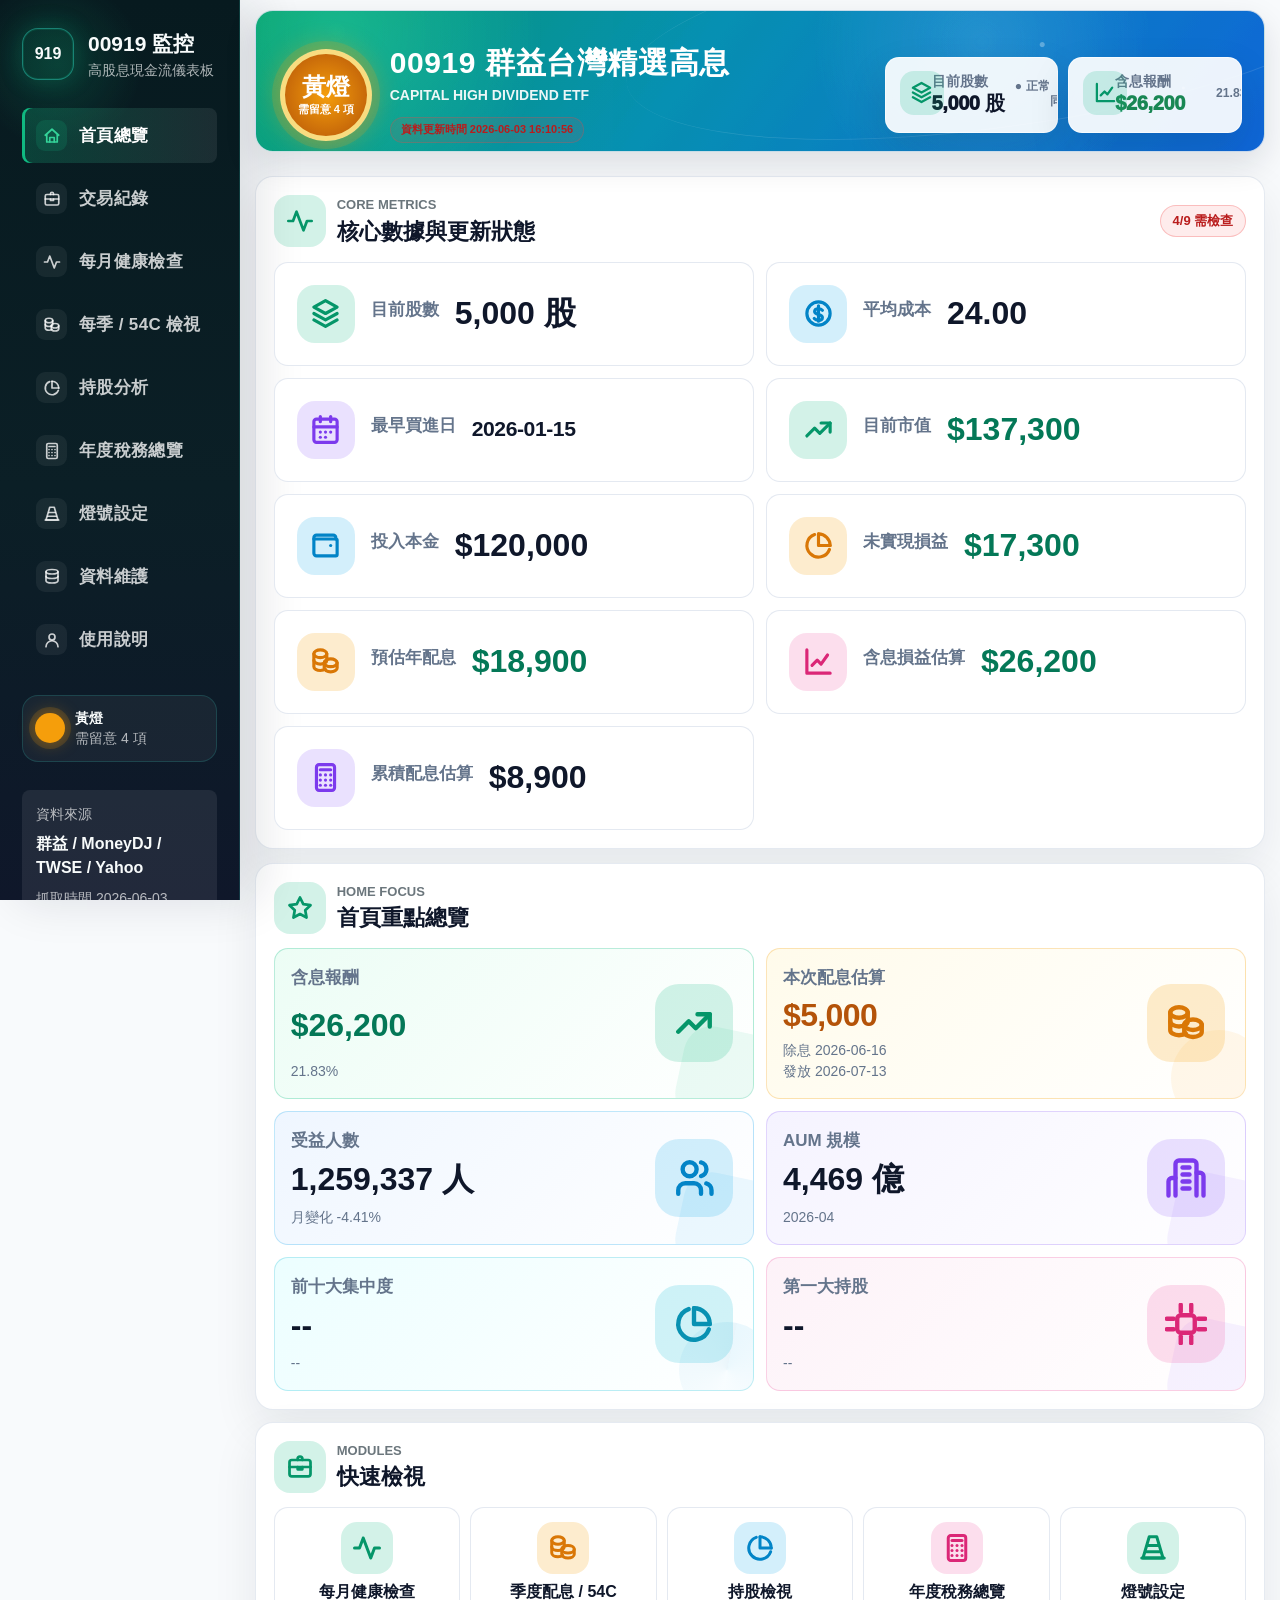
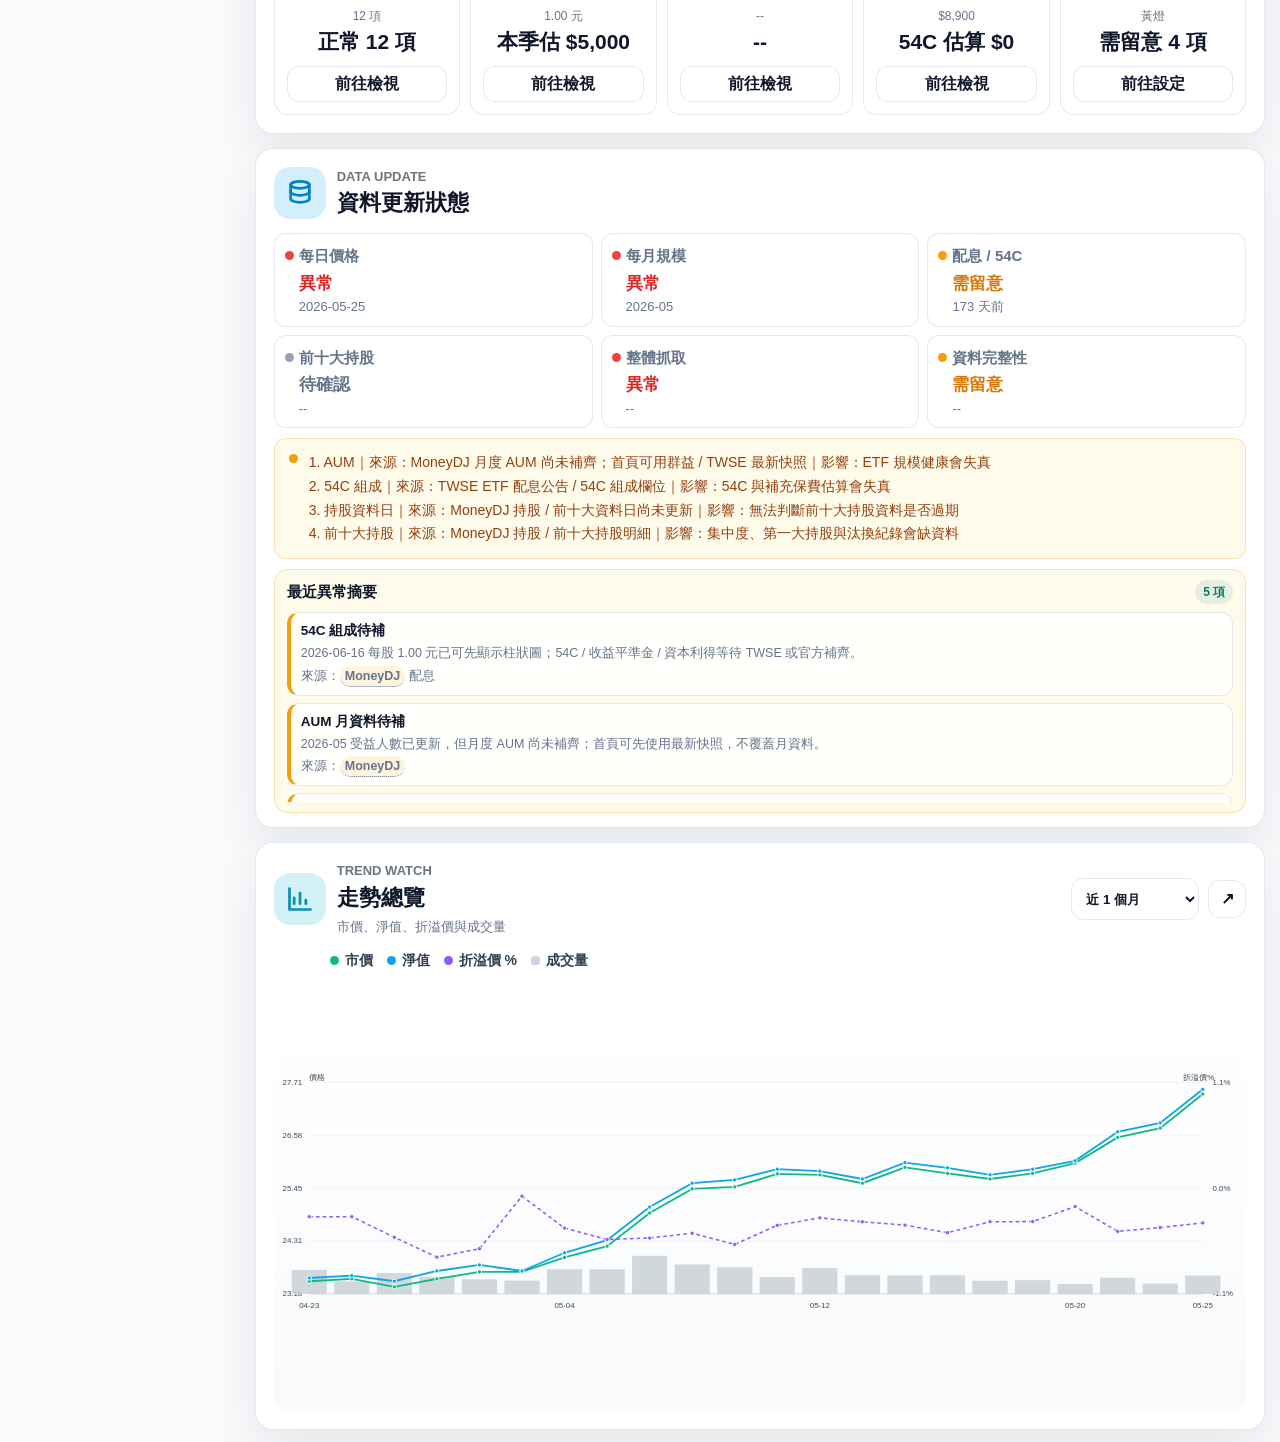
==== commit 669ef506: "00919_fix_files_ui75k_home_dividend_estimate_focus" ====
--- a/static/index.html
+++ b/static/index.html
@@ -153,7 +153,7 @@
               </article>
               <article class="mobile-focus-tile focus-dividend">
                 <span data-icon="coins" data-icon-color="orange"></span>
-                <span>最新配息</span>
+                <span>本次配息估算</span>
                 <strong id="mobileFocusDividend">--</strong>
                 <small id="mobileFocusDividendNote">--</small>
               </article>
@@ -395,7 +395,7 @@
                 </article>
                 <article class="desktop-focus-card focus-dividend">
                   <span data-icon="coins" data-icon-color="orange"></span>
-                  <span>最新配息</span>
+                  <span>本次配息估算</span>
                   <strong id="desktopFocusDividend">--</strong>
                   <small id="desktopFocusDividendNote">--</small>
                 </article>
@@ -678,7 +678,7 @@
               <small id="homeTotalReturnRate">--</small>
             </article>
             <article class="focus-card">
-              <span>最新配息</span>
+              <span>本次配息估算</span>
               <strong id="homeLatestDividend">--</strong>
               <small id="homeLatestDividendDate">--</small>
             </article>
@@ -906,9 +906,9 @@
               <small>00919 單次配息</small>
             </article>
             <article class="dividend-card">
-              <span>除息日持股估算</span>
+              <span>配息資格股數</span>
               <strong id="latestDividendShares">--</strong>
-              <small>由交易紀錄回推</small>
+              <small>以最後申購日回推</small>
             </article>
             <article class="dividend-card">
               <span>本次配息估算</span>
--- a/static/assets/styles.css
+++ b/static/assets/styles.css
@@ -8134,3 +8134,84 @@
     grid-template-columns: 1fr !important;
   }
 }
+
+
+/* UI75k: Home Focus dividend estimate emphasis. Keeps UI75i data-connection guards and UI75j entitlement-date logic. */
+#mobileFocusDividend,
+#desktopFocusDividend,
+#homeLatestDividend {
+  letter-spacing: -0.02em;
+}
+
+.focus-dividend strong,
+.desktop-focus-card.focus-dividend strong,
+.focus-card:has(#homeLatestDividend) strong {
+  color: #b45309;
+}
+
+#mobileFocusDividendNote,
+#desktopFocusDividendNote,
+#homeLatestDividendDate {
+  white-space: pre-line;
+}
+
+@media (max-width: 760px), (max-height: 520px) and (orientation: landscape), (hover: none) and (pointer: coarse) {
+  .mobile-focus-grid .focus-dividend {
+    grid-column: 1 / -1 !important;
+    min-height: 124px !important;
+    padding: 14px 16px !important;
+  }
+
+  .mobile-focus-grid .focus-dividend .icon-box {
+    width: 44px !important;
+    height: 44px !important;
+    border-radius: 14px !important;
+  }
+
+  #mobileFocusDividend {
+    font-size: 30px !important;
+    line-height: 1.05 !important;
+    font-weight: 950 !important;
+  }
+
+  #mobileFocusDividendNote {
+    font-size: 12.5px !important;
+    line-height: 1.35 !important;
+    color: #78350f !important;
+  }
+}
+
+@media (min-width: 761px) {
+  body.streamlit-embedded[data-active-page="home"] .desktop-focus-card.focus-dividend {
+    padding-right: 112px !important;
+  }
+
+  body.streamlit-embedded[data-active-page="home"] .desktop-focus-card.focus-dividend strong {
+    font-size: 40px !important;
+    line-height: 1.02 !important;
+    font-weight: 950 !important;
+  }
+
+  body.streamlit-embedded[data-active-page="home"] .desktop-focus-card.focus-dividend small {
+    font-size: 13.5px !important;
+    line-height: 1.28 !important;
+    color: #78350f !important;
+  }
+
+  body.streamlit-embedded[data-active-page="home"] .desktop-focus-card.focus-aum,
+  body.streamlit-embedded[data-active-page="home"] .desktop-focus-card.focus-top10 {
+    padding-right: 98px !important;
+  }
+
+  body.streamlit-embedded[data-active-page="home"] .desktop-focus-card.focus-aum > .icon-box,
+  body.streamlit-embedded[data-active-page="home"] .desktop-focus-card.focus-top10 > .icon-box {
+    width: 76px !important;
+    height: 76px !important;
+    min-width: 76px !important;
+  }
+
+  body.streamlit-embedded[data-active-page="home"] .desktop-focus-card.focus-aum strong,
+  body.streamlit-embedded[data-active-page="home"] .desktop-focus-card.focus-top10 strong {
+    font-size: 30px !important;
+  }
+}
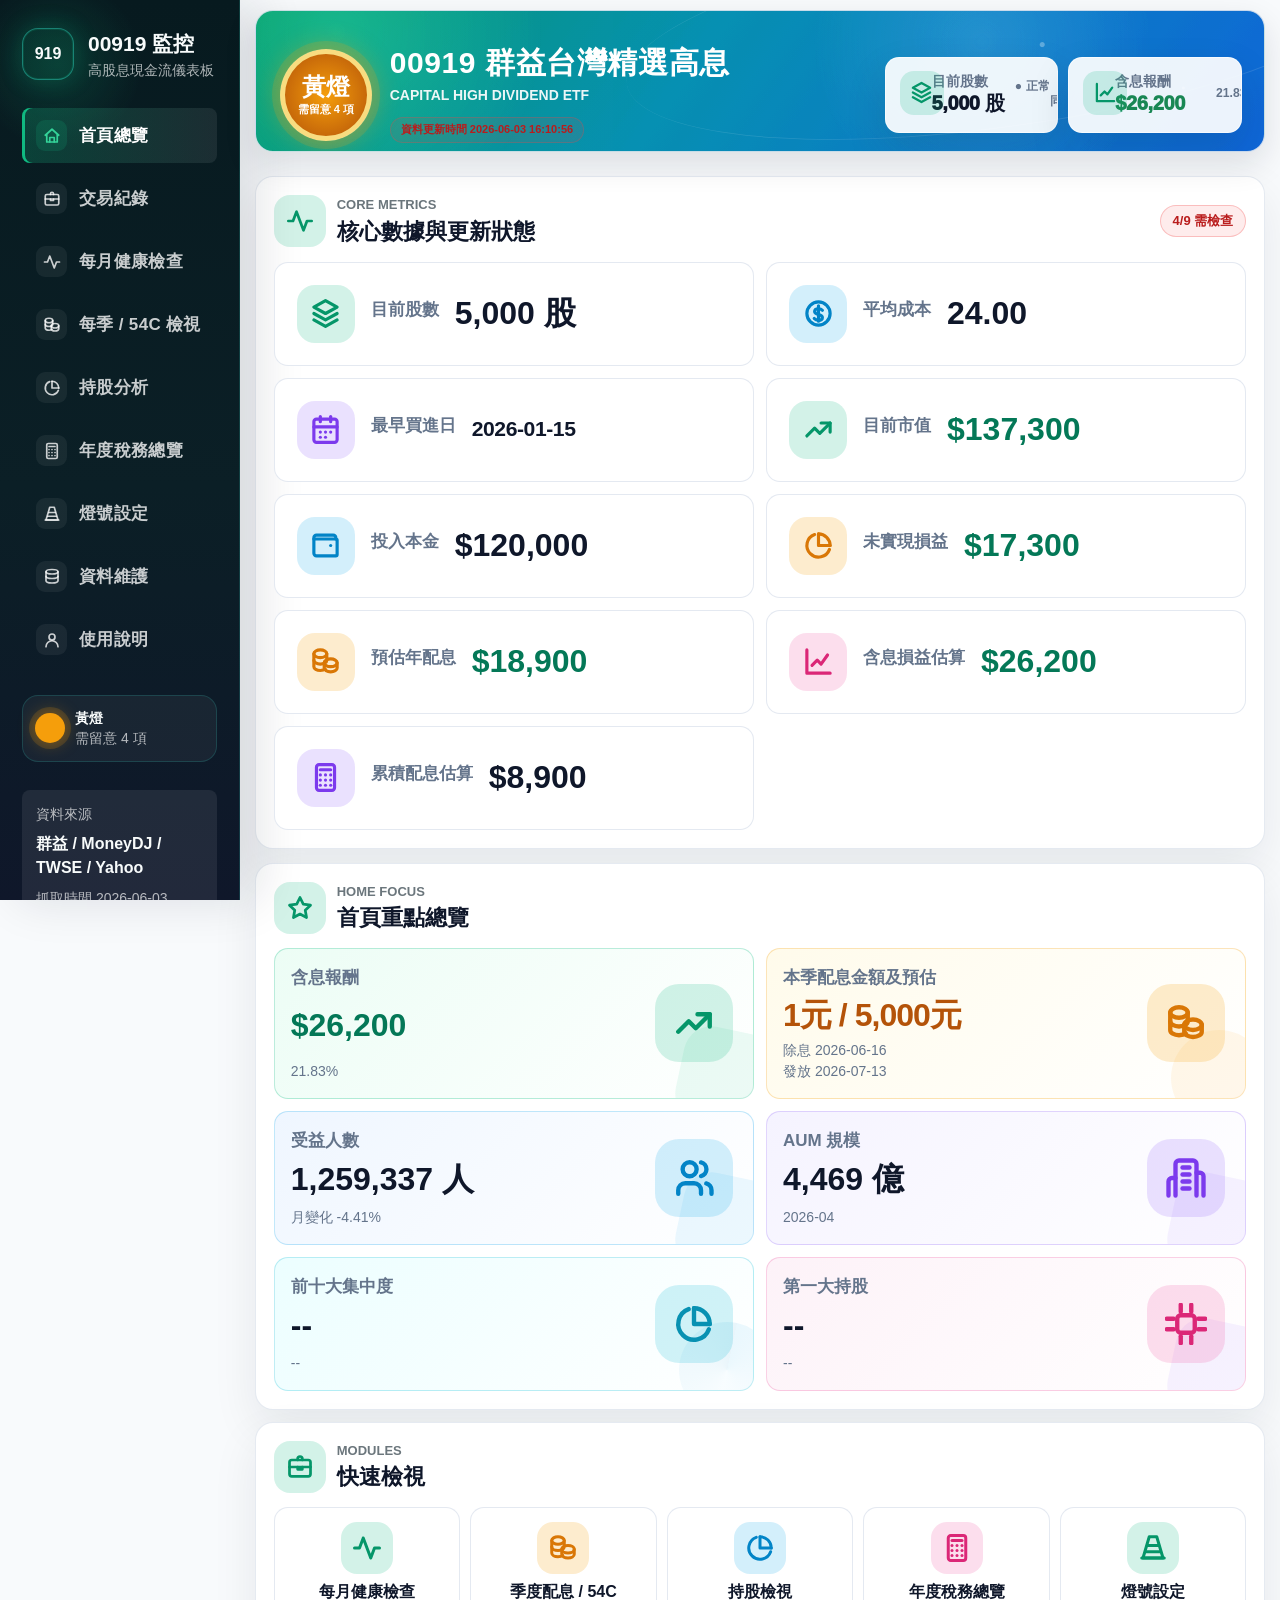
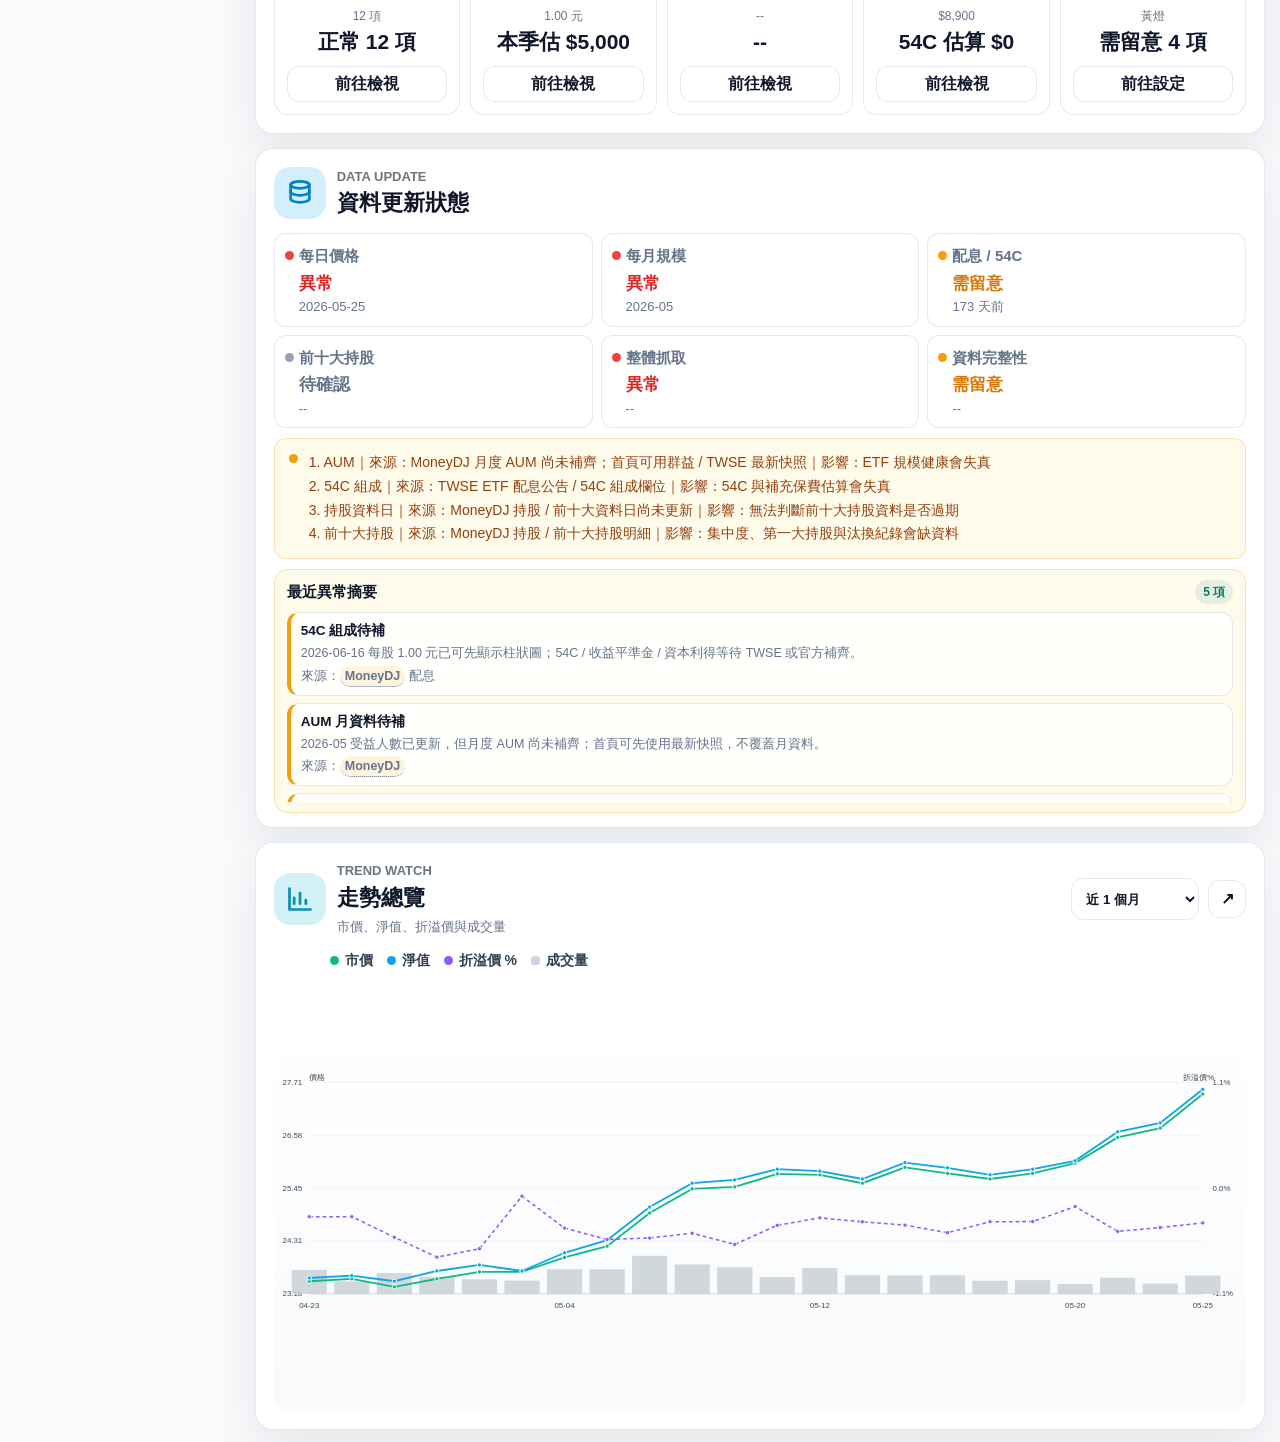
==== commit 6ec801db: "00919_fix_files_ui75l_home_dividend_compact_amount" ====
--- a/static/index.html
+++ b/static/index.html
@@ -153,7 +153,7 @@
               </article>
               <article class="mobile-focus-tile focus-dividend">
                 <span data-icon="coins" data-icon-color="orange"></span>
-                <span>本次配息估算</span>
+                <span>本季配息金額及預估</span>
                 <strong id="mobileFocusDividend">--</strong>
                 <small id="mobileFocusDividendNote">--</small>
               </article>
@@ -395,7 +395,7 @@
                 </article>
                 <article class="desktop-focus-card focus-dividend">
                   <span data-icon="coins" data-icon-color="orange"></span>
-                  <span>本次配息估算</span>
+                  <span>本季配息金額及預估</span>
                   <strong id="desktopFocusDividend">--</strong>
                   <small id="desktopFocusDividendNote">--</small>
                 </article>
@@ -678,7 +678,7 @@
               <small id="homeTotalReturnRate">--</small>
             </article>
             <article class="focus-card">
-              <span>本次配息估算</span>
+              <span>本季配息金額及預估</span>
               <strong id="homeLatestDividend">--</strong>
               <small id="homeLatestDividendDate">--</small>
             </article>
--- a/static/assets/styles.css
+++ b/static/assets/styles.css
@@ -8136,11 +8136,11 @@
 }
 
 
-/* UI75k: Home Focus dividend estimate emphasis. Keeps UI75i data-connection guards and UI75j entitlement-date logic. */
+/* UI75l: Home Focus dividend estimate compact card. Keeps UI75i data-connection guards and UI75j entitlement-date logic. */
 #mobileFocusDividend,
 #desktopFocusDividend,
 #homeLatestDividend {
-  letter-spacing: -0.02em;
+  letter-spacing: -0.03em;
 }
 
 .focus-dividend strong,
@@ -8157,39 +8157,34 @@
 
 @media (max-width: 760px), (max-height: 520px) and (orientation: landscape), (hover: none) and (pointer: coarse) {
   .mobile-focus-grid .focus-dividend {
-    grid-column: 1 / -1 !important;
-    min-height: 124px !important;
-    padding: 14px 16px !important;
-  }
-
-  .mobile-focus-grid .focus-dividend .icon-box {
-    width: 44px !important;
-    height: 44px !important;
-    border-radius: 14px !important;
+    grid-column: auto !important;
+    min-height: 112px !important;
   }
 
   #mobileFocusDividend {
-    font-size: 30px !important;
+    font-size: 18px !important;
+    line-height: 1.08 !important;
+    font-weight: 950 !important;
+    white-space: nowrap !important;
+  }
+
+  #mobileFocusDividendNote {
+    font-size: 12px !important;
+    line-height: 1.28 !important;
+    color: #78350f !important;
+  }
+}
+
+@media (min-width: 761px) {
+  body.streamlit-embedded[data-active-page="home"] .desktop-focus-card.focus-dividend {
+    padding-right: 102px !important;
+  }
+
+  body.streamlit-embedded[data-active-page="home"] .desktop-focus-card.focus-dividend strong {
+    font-size: 31px !important;
     line-height: 1.05 !important;
     font-weight: 950 !important;
-  }
-
-  #mobileFocusDividendNote {
-    font-size: 12.5px !important;
-    line-height: 1.35 !important;
-    color: #78350f !important;
-  }
-}
-
-@media (min-width: 761px) {
-  body.streamlit-embedded[data-active-page="home"] .desktop-focus-card.focus-dividend {
-    padding-right: 112px !important;
-  }
-
-  body.streamlit-embedded[data-active-page="home"] .desktop-focus-card.focus-dividend strong {
-    font-size: 40px !important;
-    line-height: 1.02 !important;
-    font-weight: 950 !important;
+    white-space: nowrap !important;
   }
 
   body.streamlit-embedded[data-active-page="home"] .desktop-focus-card.focus-dividend small {
